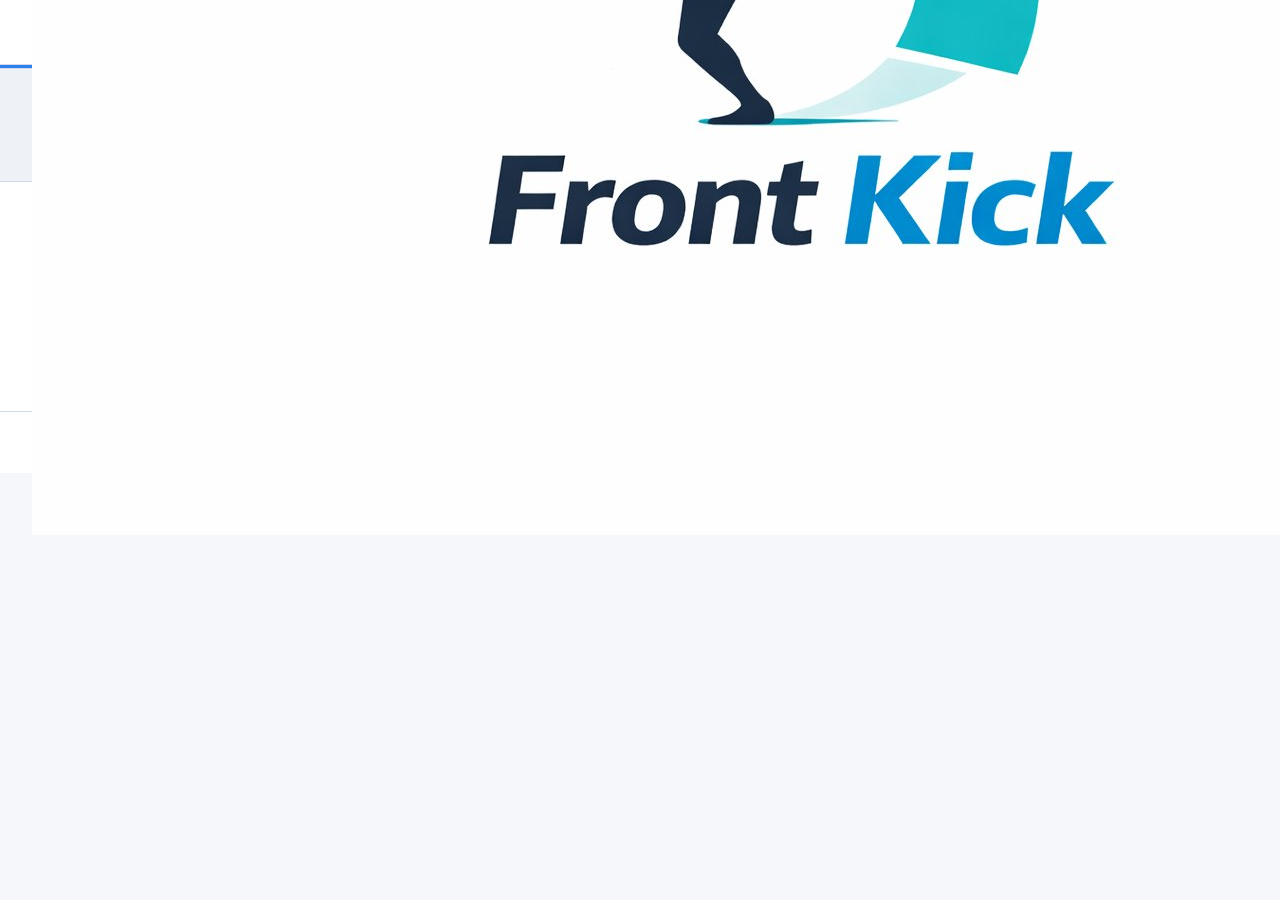
==== index.html @ 9e646c7e "Rename index (4).html to index.html" ====
<!DOCTYPE html>
<html lang="en">
<head>
  <meta charset="UTF-8"/>
  <meta name="viewport" content="width=device-width,initial-scale=1.0"/>
  <title>Front Kick — The Combat Sports Media</title>
  <meta name="description" content="Guides, news, analysis and gear for all combat sports: MMA, UFC, Boxing, Kickboxing, Muay Thai and more."/>
  <link rel="preconnect" href="https://fonts.googleapis.com">
  <link rel="preconnect" href="https://fonts.gstatic.com" crossorigin>
  <link href="https://fonts.googleapis.com/css2?family=Bebas+Neue&family=DM+Sans:ital,wght@0,300;0,400;0,500;0,700;1,400&family=DM+Serif+Display:ital@0;1&family=Barlow+Condensed:wght@600;700&display=swap" rel="stylesheet">
  <style>
    :root{
      --black:#F5F7FA;--charcoal:#FFFFFF;--iron:#EEF2F7;--steel:#E3EAF4;
      --border:#D0DAE8;--muted:#6B7280;--silver:#374151;--light:#1F2937;
      --white:#111827;--red:#2F80ED;--red-dim:rgba(47,128,237,.12);
      --gold:#22D3EE;--gold-dim:rgba(34,211,238,.12);
      --gold-text:#0E9DB8;
      --red-text:#1A5FAD;
      --shadow:0 2px 12px rgba(47,128,237,.08);
      --shadow-hover:0 6px 24px rgba(47,128,237,.15);
    }
    *,*::before,*::after{box-sizing:border-box;margin:0;padding:0}
    html{scroll-behavior:smooth}
    body{background:var(--black);color:var(--light);font-family:'DM Sans',sans-serif;
      font-weight:300;font-size:16px;line-height:1.75;-webkit-font-smoothing:antialiased}
    a{text-decoration:none;color:inherit}

    /* ── HEADER ── */
    header{background:var(--charcoal);border-bottom:1px solid var(--border);
      position:sticky;top:0;z-index:200}
    .header-top{max-width:1300px;margin:0 auto;padding:0 2rem;
      display:flex;align-items:center;justify-content:space-between;height:64px}
    .logo{font-family:'Bebas Neue',sans-serif;font-size:2rem;letter-spacing:.04em;
      color:var(--white)}
    .logo span{color:var(--red-text)}
    .btn-nl{background:var(--red);color:var(--white);padding:.4rem 1.1rem;
      font-size:.78rem;font-weight:600;letter-spacing:.06em;text-transform:uppercase;
      border-radius:3px;transition:opacity .2s}
    .btn-nl:hover{opacity:.85}
    .nav-bar{border-top:1px solid var(--border);overflow-x:auto}
    .nav-bar::-webkit-scrollbar{display:none}
    .nav-inner{max-width:1300px;margin:0 auto;padding:0 2rem;display:flex}
    .nav-link{display:flex;align-items:center;gap:.4rem;padding:.65rem 1.1rem;
      font-size:.78rem;font-weight:500;letter-spacing:.07em;text-transform:uppercase;
      color:var(--silver);border-bottom:2px solid transparent;white-space:nowrap;
      transition:color .2s,border-color .2s}
    .nav-link:hover{color:var(--white)}
    .nav-link.active{color:var(--white);border-bottom-color:var(--red-text)}

    /* ── AD SLOTS ── */
    .ad-bar{background:var(--iron);border-bottom:1px solid var(--border);
      display:flex;align-items:center;justify-content:center;padding:.6rem;position:relative}
    .ad-bar::before{content:'ADVERTISEMENT';position:absolute;top:4px;left:50%;
      transform:translateX(-50%);font-size:.58rem;color:var(--muted);letter-spacing:.12em}
    .ad-slot{border:1px dashed var(--border);border-radius:2px;
      display:flex;align-items:center;justify-content:center;
      color:var(--muted);font-size:.72rem;letter-spacing:.08em;text-transform:uppercase}
    .ad-leader{width:728px;height:80px;max-width:100%}
    .ad-rect{width:300px;height:250px}
    .ad-inline{width:100%;height:90px;margin:1.5rem 0}

    /* ── TYPE BADGES ── */
    .atype{font-size:.65rem;letter-spacing:.08em;text-transform:uppercase;
      padding:.15rem .5rem;border-radius:2px}
    .t-actu{background:var(--red-dim);border:1px solid rgba(184,50,50,.3);color:#d97a7a}
    .t-conseil{background:var(--gold-dim);border:1px solid rgba(196,154,58,.3);color:#c9a060}
    .t-analyse{background:rgba(100,150,220,.1);border:1px solid rgba(100,150,220,.25);color:#7aaddc}
    .t-event{background:rgba(240,98,146,.1);border:1px solid rgba(240,98,146,.25);color:#f48fb1}
    .t-equip{background:rgba(100,180,100,.1);border:1px solid rgba(100,180,100,.25);color:#81c784}
    .art-tag{font-size:.68rem;letter-spacing:.08em;text-transform:uppercase;
      padding:.2rem .6rem;border-radius:2px;background:var(--steel);
      border:1px solid var(--border);color:var(--silver)}
    .art-tag.red{background:var(--red-dim);border-color:var(--red-text);color:#d97a7a}
    .art-tag.gold{background:var(--gold-dim);border-color:var(--gold-text);color:#c9a060}

    /* ── HOME HERO ── */
    .hero{max-width:1300px;margin:0 auto;padding:2.5rem 2rem;
      display:grid;grid-template-columns:1fr 360px;gap:2rem}
    @media(max-width:900px){.hero{grid-template-columns:1fr}}
    .featured-card{background:var(--charcoal);border:1px solid var(--border);
      border-radius:8px;overflow:hidden;display:flex;flex-direction:column;
      transition:border-color .2s,box-shadow .2s;cursor:pointer;box-shadow:var(--shadow)}
    .featured-card:hover{border-color:#2F80ED;box-shadow:var(--shadow-hover)}
    .featured-img{height:280px;display:flex;align-items:center;justify-content:center;
      position:relative;background:linear-gradient(135deg,#0D3B8C 0%,#1a6ed4 50%,#17a8c4 100%)}
    .featured-img::before{content:'⛩';font-size:8rem;opacity:.12;position:absolute}
    .fi-badge{position:absolute;top:1rem;left:1rem;background:#2F80ED;color:#fff;
      font-size:.7rem;font-weight:700;letter-spacing:.1em;text-transform:uppercase;
      padding:.25rem .75rem;border-radius:2px}
    .fi-sport{position:absolute;top:1rem;right:1rem;background:rgba(0,0,0,.7);
      border:1px solid var(--border);color:var(--silver);
      font-size:.68rem;letter-spacing:.1em;text-transform:uppercase;
      padding:.2rem .6rem;border-radius:2px}
    .featured-body{padding:1.75rem;flex:1;display:flex;flex-direction:column}
    .feat-meta{display:flex;gap:1rem;margin-bottom:.75rem;font-size:.75rem;color:var(--muted)}
    .feat-meta .cat{color:var(--gold-text);font-weight:500;text-transform:uppercase}
    .feat-h1{font-family:'DM Serif Display',serif;font-size:1.7rem;line-height:1.2;
      font-weight:400;color:var(--white);margin-bottom:.75rem}
    .feat-h1 em{font-style:italic;color:var(--gold-text)}
    .feat-desc{color:var(--silver);font-size:.9rem;flex:1}
    .feat-footer{display:flex;align-items:center;justify-content:space-between;
      margin-top:1.5rem;padding-top:1rem;border-top:1px solid var(--border)}
    .read-more{font-size:.78rem;font-weight:600;letter-spacing:.08em;text-transform:uppercase;
      color:var(--red-text)}
    .hero-sidebar{display:flex;flex-direction:column;gap:1rem}
    .mini-card{background:var(--charcoal);border:1px solid var(--border);border-radius:4px;
      padding:1rem;display:flex;gap:1rem;align-items:flex-start;
      cursor:pointer;transition:border-color .2s}
    .mini-card:hover{border-color:var(--muted)}
    .mini-icon{width:48px;height:48px;border-radius:3px;background:var(--steel);
      display:flex;align-items:center;justify-content:center;font-size:1.4rem;flex-shrink:0}
    .mini-cat{font-size:.68rem;color:var(--gold-text);text-transform:uppercase;letter-spacing:.08em;margin-bottom:.2rem}
    .mini-title{font-size:.85rem;color:var(--light);line-height:1.35;font-weight:500}
    .mini-date{font-size:.7rem;color:var(--muted);margin-top:.25rem}

    /* ── HOME SECTION BARS ── */
    .sec-bar{max-width:1300px;margin:0 auto;padding:0 2rem 1rem;
      display:flex;align-items:center;gap:1rem}
    .sec-bar h2{font-family:'Bebas Neue',sans-serif;font-size:1.5rem;
      letter-spacing:.06em;color:var(--white);padding-left:.75rem;
      border-left:3px solid #2F80ED}
    .sec-line{flex:1;height:1px;background:var(--border)}
    .see-all{font-size:.72rem;letter-spacing:.1em;text-transform:uppercase;
      color:var(--gold-text);font-weight:500}

    /* ── SPORTS HUB ── */
    .sports-hub{max-width:1300px;margin:0 auto;padding:0 2rem 2.5rem;
      display:grid;grid-template-columns:repeat(auto-fill,minmax(260px,1fr));
      gap:1px;background:var(--border);border:1px solid var(--border);
      border-radius:4px;overflow:hidden}
    .sport-hub-card{background:var(--charcoal);padding:1.5rem;
      display:flex;flex-direction:column;gap:1rem;transition:background .2s}
    .sport-hub-card:hover{background:var(--iron)}
    .sport-hub-top{display:flex;align-items:center;gap:.75rem}
    .sport-emoji{font-size:1.8rem}
    .sport-name{font-family:'Bebas Neue',sans-serif;font-size:1.4rem;letter-spacing:.05em;color:var(--white)}
    .sport-origin{font-size:.7rem;color:var(--muted);letter-spacing:.06em;text-transform:uppercase}
    .sport-links{display:flex;flex-direction:column;gap:.4rem}
    .sport-link{display:flex;align-items:center;gap:.6rem;padding:.45rem .75rem;
      background:var(--steel);border:1px solid var(--border);border-radius:3px;
      font-size:.78rem;color:var(--silver);transition:color .15s,border-color .15s}
    .sport-link:hover{color:var(--white);border-color:var(--muted)}
    .sl-icon{font-size:.9rem;opacity:.7}
    .sl-count{margin-left:auto;font-size:.68rem;color:var(--muted);
      background:var(--black);border-radius:2px;padding:.1rem .4rem}

    /* ── HOME ARTICLE GRID + SIDEBAR ── */
    .main-layout{max-width:1300px;margin:0 auto;padding:0 2rem 3rem;
      display:grid;grid-template-columns:1fr 300px;gap:2.5rem}
    @media(max-width:900px){.main-layout{grid-template-columns:1fr}.sidebar-col{display:none}}
    .art-grid{display:grid;grid-template-columns:1fr 1fr;gap:1rem}
    @media(max-width:600px){.art-grid{grid-template-columns:1fr}}
    .art-card{background:var(--charcoal);border:1px solid var(--border);border-radius:8px;
      overflow:hidden;display:flex;flex-direction:column;cursor:pointer;transition:border-color .2s,box-shadow .2s;box-shadow:var(--shadow)}
    .art-card:hover{border-color:#2F80ED;box-shadow:var(--shadow-hover)}
    .art-thumb{height:140px;display:flex;align-items:center;justify-content:center;
      font-size:3rem;position:relative}
    .art-thumb-tag{position:absolute;bottom:.5rem;left:.5rem;background:rgba(0,0,0,.8);
      border:1px solid var(--border);font-size:.65rem;letter-spacing:.08em;
      text-transform:uppercase;color:var(--silver);padding:.15rem .5rem;border-radius:2px}
    .art-body{padding:1rem;flex:1;display:flex;flex-direction:column}
    .art-cat{font-size:.68rem;color:var(--gold-text);text-transform:uppercase;letter-spacing:.08em;margin-bottom:.35rem}
    .art-title-sm{font-size:.9rem;font-weight:500;color:var(--light);line-height:1.4;flex:1}
    .art-foot{display:flex;justify-content:space-between;align-items:center;
      margin-top:.75rem;padding-top:.6rem;border-top:1px solid var(--border);font-size:.7rem;color:var(--muted)}

    /* ── SIDEBAR ── */
    .sidebar-col{display:flex;flex-direction:column;gap:1.5rem}
    .widget{background:var(--charcoal);border:1px solid var(--border);border-radius:4px;overflow:hidden}
    .widget-head{background:linear-gradient(90deg,#EEF6FF,#E5F5FE);border-bottom:1px solid var(--border);
      padding:.65rem 1rem;font-family:'Bebas Neue',sans-serif;font-size:1rem;
      letter-spacing:.1em;color:var(--white);display:flex;align-items:center;justify-content:space-between}
    .widget-body{padding:1rem}
    .ev-item{display:flex;gap:.75rem;align-items:flex-start;padding:.6rem 0;border-bottom:1px solid var(--border)}
    .ev-item:last-child{border-bottom:none}
    .ev-date{background:var(--red);color:var(--white);text-align:center;
      padding:.3rem .5rem;border-radius:2px;min-width:40px;flex-shrink:0}
    .ev-day{font-family:'Bebas Neue',sans-serif;font-size:1.2rem;line-height:1}
    .ev-month{font-size:.6rem;letter-spacing:.06em;text-transform:uppercase}
    .ev-name{font-size:.82rem;font-weight:500;color:var(--light)}
    .ev-detail{font-size:.72rem;color:var(--muted);margin-top:.1rem}
    .aff-item{display:flex;justify-content:space-between;align-items:center;
      padding:.55rem 0;border-bottom:1px solid var(--border)}
    .aff-item:last-child{border-bottom:none}
    .aff-left{display:flex;align-items:center;gap:.6rem}
    .aff-icon{font-size:1.2rem}
    .aff-name{font-size:.82rem;color:var(--light)}
    .aff-sub{font-size:.68rem;color:var(--muted)}
    .btn-aff{background:var(--gold);color:#FFFFFF;font-size:.68rem;font-weight:700;
      letter-spacing:.06em;text-transform:uppercase;padding:.25rem .65rem;border-radius:2px}
    .nl-widget{background:linear-gradient(135deg,#EEF6FF,#E5F5FF);
      border:1px solid #2F80ED;border-radius:8px;padding:1.25rem;text-align:center}
    .nl-title{font-family:'Bebas Neue',sans-serif;font-size:1.3rem;letter-spacing:.06em;color:var(--white);margin-bottom:.4rem}
    .nl-desc{font-size:.8rem;color:var(--silver);margin-bottom:1rem;line-height:1.5}
    .nl-input{width:100%;background:var(--black);border:1px solid var(--border);
      border-radius:3px;padding:.55rem .75rem;color:var(--light);font-size:.82rem;outline:none;margin-bottom:.5rem}
    .nl-input:focus{border-color:var(--muted)}
    .nl-btn{width:100%;background:var(--red);color:var(--white);border:none;cursor:pointer;
      padding:.6rem;border-radius:3px;font-size:.78rem;font-weight:600;letter-spacing:.08em;text-transform:uppercase}

    /* ── LIST PAGE (discipline) ── */
    .list-page{max-width:1000px;margin:0 auto;padding:3rem 2rem}
    .list-hero{margin-bottom:2rem}
    .list-hero h1{font-family:'Bebas Neue',sans-serif;font-size:2rem;letter-spacing:.06em;color:var(--white);margin-bottom:.4rem}
    .list-hero p{color:var(--silver);font-size:.9rem}
    .filter-bar{display:flex;gap:.5rem;flex-wrap:wrap;margin-bottom:2rem}
    .filter-btn{background:var(--steel);border:1px solid var(--border);color:var(--silver);
      font-size:.72rem;letter-spacing:.08em;text-transform:uppercase;
      padding:.3rem .9rem;border-radius:2px;cursor:pointer;transition:all .2s;border:none}
    .filter-btn:hover,.filter-btn.active{background:#2F80ED;color:#fff}
    .list-grid{display:flex;flex-direction:column;gap:.75rem}
    .list-item{background:var(--charcoal);border:1px solid var(--border);border-radius:4px;
      padding:1.25rem;display:flex;align-items:center;gap:1.25rem;
      cursor:pointer;transition:border-color .2s,background .2s;text-decoration:none;color:inherit}
    .list-item:hover{border-color:var(--muted);background:var(--iron)}
    .list-num{font-family:'Bebas Neue',sans-serif;font-size:1.8rem;color:var(--border);
      min-width:36px;line-height:1}
    .list-info{flex:1}
    .list-cat{font-size:.68rem;color:var(--gold-text);text-transform:uppercase;letter-spacing:.08em;margin-bottom:.25rem}
    .list-title{font-size:.95rem;font-weight:500;color:var(--light);line-height:1.35}
    .list-meta{font-size:.72rem;color:var(--muted);margin-top:.3rem}
    .list-badge{flex-shrink:0}

    /* ── ARTICLE PAGE ── */
    .article-wrap{max-width:1200px;margin:0 auto;padding:2.5rem 2rem;
      display:grid;grid-template-columns:1fr 280px;gap:3rem;align-items:start}
    @media(max-width:900px){.article-wrap{grid-template-columns:1fr}.art-sidebar{display:none}}
    .back-btn{display:inline-flex;align-items:center;gap:.5rem;color:var(--gold-text);
      font-size:.75rem;letter-spacing:.08em;text-transform:uppercase;margin-bottom:2rem;
      border:1px solid var(--border);padding:.4rem .9rem;border-radius:3px;
      background:var(--charcoal);transition:border-color .2s}
    .back-btn:hover{border-color:var(--gold-text)}
    .art-tags{display:flex;gap:.5rem;flex-wrap:wrap;margin-bottom:1rem}
    .art-h1{font-family:'DM Serif Display',serif;font-size:clamp(1.8rem,4vw,2.6rem);
      font-weight:400;line-height:1.15;color:var(--white);margin-bottom:1rem}
    .art-h1 em{font-style:italic;color:var(--gold-text)}
    .art-lead{font-size:1.05rem;color:var(--silver);line-height:1.7;
      margin-bottom:1.25rem;padding-bottom:1.25rem;border-bottom:1px solid var(--border)}
    .art-meta-row{display:flex;gap:1.5rem;font-size:.75rem;color:var(--muted);flex-wrap:wrap}
    .art-meta-row strong{color:var(--silver)}
    .art-content h2{font-family:'Bebas Neue',sans-serif;font-size:1.4rem;
      letter-spacing:.05em;color:var(--white);margin:2.25rem 0 .75rem;
      padding-bottom:.4rem;border-bottom:1px solid var(--border)}
    .art-content h3{font-family:'DM Serif Display',serif;font-size:1.1rem;
      color:var(--light);margin:1.5rem 0 .4rem;font-style:italic;font-weight:400}
    .art-content p{color:var(--silver);margin-bottom:1rem}
    .art-content strong{color:var(--light);font-weight:500}
    .art-content ul{color:var(--silver);padding-left:1.25rem;margin-bottom:1rem}
    .art-content ul li{margin-bottom:.4rem}
    .art-content blockquote{background:var(--iron);border-left:3px solid var(--gold);
      padding:1rem 1.25rem;margin:1.5rem 0;border-radius:0 4px 4px 0;
      font-family:'DM Serif Display',serif;font-style:italic;color:var(--light);font-size:1rem}
    .art-content .ad-slot{margin:1.5rem 0;height:90px;width:100%}
    .callout{background:var(--iron);border-left:3px solid var(--gold);
      padding:1rem 1.25rem;margin:1.5rem 0;border-radius:0 4px 4px 0}
    .callout p{color:var(--light);font-style:italic;font-family:'DM Serif Display',serif;font-size:1rem;margin:0}
    .info-box{background:var(--charcoal);border:1px solid var(--border);border-radius:4px;padding:1.25rem;margin:1.5rem 0}
    .info-box-title{font-family:'Bebas Neue',sans-serif;font-size:1rem;letter-spacing:.08em;color:var(--white);margin-bottom:.75rem}
    .info-row{display:flex;justify-content:space-between;padding:.4rem 0;border-bottom:1px solid var(--border);font-size:.85rem}
    .info-row:last-child{border-bottom:none}
    .info-label{color:var(--muted)}
    .info-value{color:var(--light);font-weight:500;text-align:right;max-width:60%}
    .verdict-box{background:var(--charcoal);border:1px solid var(--border);
      border-top:3px solid var(--red);padding:1.5rem;border-radius:0 0 4px 4px;margin:2rem 0}
    .verdict-title{font-family:'Bebas Neue',sans-serif;font-size:1.2rem;
      letter-spacing:.06em;color:var(--white);margin-bottom:.75rem}
    .art-nav{display:flex;gap:1rem;margin-top:3rem;padding-top:2rem;border-top:1px solid var(--border)}
    .art-nav-btn{flex:1;background:var(--charcoal);border:1px solid var(--border);
      padding:1rem;border-radius:4px;cursor:pointer;transition:border-color .2s;font-size:.8rem;color:var(--silver)}
    .art-nav-btn:hover{border-color:var(--muted);color:var(--white)}
    .nav-dir{font-size:.68rem;letter-spacing:.1em;text-transform:uppercase;color:var(--muted);margin-bottom:.3rem}
    .art-nav-btn.right{text-align:right}
    .art-sidebar{display:flex;flex-direction:column;gap:1.5rem;position:sticky;top:80px}

    /* ── GUIDES PAGE ── */
    .guides-page{max-width:1200px;margin:0 auto;padding:3rem 2rem}
    .guides-hero{margin-bottom:2.5rem}
    .guides-hero h1{font-family:'Bebas Neue',sans-serif;font-size:2rem;letter-spacing:.06em;color:var(--white);margin-bottom:.5rem}
    .guides-hero p{color:var(--silver);font-size:.9rem;max-width:620px}
    .guides-grid{display:grid;grid-template-columns:repeat(auto-fill,minmax(280px,1fr));gap:1.25rem}
    .guide-card{background:var(--charcoal);border:1px solid var(--border);border-radius:4px;
      overflow:hidden;cursor:pointer;transition:border-color .2s,transform .15s}
    .guide-card:hover{border-color:var(--muted);transform:translateY(-2px)}
    .guide-banner{height:120px;display:flex;align-items:center;justify-content:center;
      font-size:4rem;position:relative}
    .guide-sport-tag{position:absolute;bottom:.75rem;left:.75rem;background:rgba(0,0,0,.75);
      border:1px solid var(--border);font-size:.65rem;letter-spacing:.1em;text-transform:uppercase;
      color:var(--silver);padding:.2rem .6rem;border-radius:2px}
    .diff-debutant{background:var(--gold-dim);border:1px solid var(--gold);color:var(--gold-text);
      font-size:.6rem;letter-spacing:.1em;text-transform:uppercase;padding:.15rem .5rem;border-radius:2px}
    .diff-avance{background:var(--red-dim);border:1px solid var(--red);color:#d97a7a;
      font-size:.6rem;letter-spacing:.1em;text-transform:uppercase;padding:.15rem .5rem;border-radius:2px}
    .guide-body{padding:1.25rem}
    .guide-sport{font-family:'Bebas Neue',sans-serif;font-size:1.4rem;letter-spacing:.05em;color:var(--white);margin-bottom:.4rem}
    .guide-desc{font-size:.82rem;color:var(--silver);line-height:1.5;margin-bottom:.75rem}
    .guide-meta{display:flex;align-items:center;justify-content:space-between;font-size:.72rem;color:var(--muted)}
    .guide-arrow{color:var(--gold-text);font-weight:600}

    /* ── GUIDE DETAIL ── */
    .guide-wrap{max-width:1000px;margin:0 auto;padding:2.5rem 2rem}
    .guide-intro-banner{height:160px;border-radius:4px;display:flex;align-items:center;
      justify-content:center;font-size:6rem;position:relative;margin-bottom:2rem;overflow:hidden}
    .guide-intro-banner::before{content:'';position:absolute;inset:0;background:rgba(0,0,0,.3)}
    .guide-difficulty{position:absolute;top:1rem;right:1rem}
    .toc-box{background:var(--charcoal);border:1px solid var(--border);border-radius:4px;
      padding:1.25rem;margin-bottom:2rem}
    .toc-title{font-family:'Bebas Neue',sans-serif;font-size:1rem;letter-spacing:.08em;
      color:var(--white);margin-bottom:.75rem}
    .toc-items{display:flex;flex-direction:column;gap:.35rem}
    .toc-item{font-size:.82rem;color:var(--silver);cursor:pointer;padding:.2rem 0;
      border-bottom:1px solid var(--border);transition:color .15s}
    .toc-item:last-child{border-bottom:none}
    .toc-item:hover{color:var(--gold-text)}
    .guide-timeline{display:flex;gap:1rem;margin:1.5rem 0;flex-wrap:wrap}
    .timeline-block{flex:1;min-width:160px;background:var(--charcoal);border:1px solid var(--border);
      border-radius:4px;padding:1rem}
    .tl-period{font-size:.72rem;color:var(--muted);text-transform:uppercase;letter-spacing:.06em;margin-bottom:.3rem}
    .tl-level{font-family:'Bebas Neue',sans-serif;font-size:1.1rem;color:var(--white);margin-bottom:.25rem}
    .tl-desc{font-size:.8rem;color:var(--silver);line-height:1.4}
    .guide-steps{display:flex;flex-direction:column;gap:1rem;margin:1.5rem 0}
    .guide-step{display:flex;gap:1rem;align-items:flex-start}
    .step-num{font-family:'Bebas Neue',sans-serif;font-size:2rem;color:var(--red-text);
      line-height:1;min-width:40px;text-align:right}
    .step-body h3{font-family:'DM Serif Display',serif;font-size:1rem;color:var(--light);
      font-style:italic;font-weight:400;margin-bottom:.35rem}
    .step-body p{font-size:.85rem;color:var(--silver)}
    .equip-list{display:flex;flex-direction:column;gap:.5rem;margin:1rem 0}
    .equip-item{display:flex;align-items:center;gap:1rem;background:var(--charcoal);
      border:1px solid var(--border);border-radius:4px;padding:.75rem 1rem}
    .equip-icon{font-size:1.5rem;flex-shrink:0}
    .equip-name{font-size:.85rem;font-weight:500;color:var(--light)}
    .equip-price{font-size:.72rem;color:var(--muted);margin-top:.1rem}
    .equip-badge{margin-left:auto;font-size:.65rem;letter-spacing:.06em;text-transform:uppercase;
      padding:.2rem .5rem;border-radius:2px;flex-shrink:0}
    .badge-must{background:var(--red-dim);border:1px solid var(--red);color:#d97a7a}
    .badge-useful{background:var(--gold-dim);border:1px solid var(--gold);color:var(--gold-text)}
    .badge-later{background:var(--steel);border:1px solid var(--border);color:var(--muted)}

    /* ── RECOMMANDATIONS ── */
    .reco-page{max-width:1200px;margin:0 auto;padding:3rem 2rem}
    .reco-page h1{font-family:'Bebas Neue',sans-serif;font-size:2rem;letter-spacing:.06em;color:var(--white);margin-bottom:.5rem}
    .reco-filters{margin:1.5rem 0;display:flex;flex-direction:column;gap:.75rem}
    .filter-row{display:flex;gap:.5rem;flex-wrap:wrap;align-items:center}
    .filter-label{font-size:.7rem;letter-spacing:.1em;text-transform:uppercase;color:var(--muted);min-width:60px}
    .reco-grid{display:grid;grid-template-columns:repeat(auto-fill,minmax(280px,1fr));gap:1rem;margin-top:2rem}
    .reco-card{background:var(--charcoal);border:1px solid var(--border);border-radius:4px;
      padding:1.25rem;cursor:pointer;transition:border-color .2s,background .2s;
      display:flex;flex-direction:column;gap:.6rem}
    .reco-card:hover{border-color:var(--muted);background:var(--iron)}
    .reco-top{display:flex;align-items:center;gap:.75rem}
    .reco-sport-icon{font-size:1.5rem}
    .reco-badges{display:flex;gap:.4rem;flex-wrap:wrap}
    .reco-sport-tag{font-size:.65rem;letter-spacing:.08em;text-transform:uppercase;
      padding:.15rem .5rem;border-radius:2px;background:var(--steel);border:1px solid var(--border);color:var(--silver)}
    .level-badge{font-size:.65rem;letter-spacing:.06em;text-transform:uppercase;
      padding:.15rem .5rem;border-radius:2px}
    .lb-debutant{background:rgba(100,180,100,.1);border:1px solid rgba(100,180,100,.3);color:#81c784}
    .lb-intermediaire{background:var(--gold-dim);border:1px solid rgba(196,154,58,.3);color:var(--gold-text)}
    .lb-avance{background:var(--red-dim);border:1px solid rgba(184,50,50,.3);color:#d97a7a}
    .reco-title{font-size:.9rem;font-weight:500;color:var(--light);line-height:1.35}
    .reco-desc{font-size:.8rem;color:var(--silver);line-height:1.45}
    .reco-footer{display:flex;align-items:center;justify-content:space-between;margin-top:.25rem}
    .reco-cta{font-size:.72rem;color:var(--gold-text);font-weight:500}

    /* ── NICHE PAGE ── */
    .niche-section{max-width:1300px;margin:0 auto;padding:3rem 2rem}
    .niche-grid{display:grid;grid-template-columns:repeat(auto-fill,minmax(200px,1fr));gap:1rem;margin-top:1.5rem}
    .niche-card{background:var(--iron);border:1px solid var(--border);border-radius:4px;
      padding:1.25rem;display:flex;flex-direction:column;gap:.6rem;cursor:pointer;transition:border-color .2s}
    .niche-card:hover{border-color:var(--gold-text)}
    .niche-flag{font-size:1.5rem}
    .niche-name{font-family:'Bebas Neue',sans-serif;font-size:1.2rem;letter-spacing:.05em;color:var(--white);transition:color .2s}
    .niche-card:hover .niche-name{color:var(--gold-text)}
    .niche-origin{font-size:.7rem;color:var(--muted);text-transform:uppercase;letter-spacing:.06em}
    .niche-desc{font-size:.78rem;color:var(--silver);line-height:1.45}
    .niche-stats{display:flex;gap:.5rem;flex-wrap:wrap;margin-top:.25rem}
    .niche-stat{font-size:.65rem;letter-spacing:.07em;text-transform:uppercase;
      padding:.15rem .5rem;border-radius:2px;background:var(--steel);color:var(--muted);border:1px solid var(--border)}

    /* ── FOOTER ── */
    .footer-ad{background:var(--iron);border-top:1px solid var(--border);
      display:flex;align-items:center;justify-content:center;padding:1.2rem 1rem .8rem;position:relative}
    .footer-ad::before{content:'ADVERTISEMENT';position:absolute;top:4px;left:50%;
      transform:translateX(-50%);font-size:.58rem;color:var(--muted);letter-spacing:.12em}
    footer{background:var(--charcoal);border-top:1px solid var(--border)}
    .footer-inner{max-width:1300px;margin:0 auto;padding:2.5rem 2rem;
      display:grid;grid-template-columns:2fr 1fr 1fr 1fr;gap:2rem}
    @media(max-width:700px){.footer-inner{grid-template-columns:1fr 1fr}}
    .footer-brand p{font-size:.82rem;color:var(--silver);line-height:1.6;margin-top:.75rem}
    .footer-col h4{font-family:'Bebas Neue',sans-serif;font-size:1rem;letter-spacing:.08em;color:var(--white);margin-bottom:.75rem}
    .footer-col ul{list-style:none;display:flex;flex-direction:column;gap:.4rem}
    .footer-col li a{font-size:.8rem;color:var(--muted);display:block;transition:color .2s}
    .footer-col li a:hover{color:var(--silver)}
    .footer-bottom{border-top:1px solid var(--border);padding:1.25rem 2rem;max-width:1300px;margin:0 auto;
      display:flex;justify-content:space-between;font-size:.75rem;color:var(--muted)}

    /* ── 404 ── */
    .not-found{max-width:600px;margin:6rem auto;padding:2rem;text-align:center}
    .not-found h1{font-family:'Bebas Neue',sans-serif;font-size:6rem;color:var(--border);letter-spacing:.1em}
    .not-found p{color:var(--silver);margin-bottom:1.5rem}

    /* ── HERO ACCENT BAND ── */
    .hero-accent-band{
      background:linear-gradient(90deg,#2F80ED 0%,#22D3EE 100%);
      height:3px;width:100%;
    }
    /* ── IMPROVED SPORT HUB CARDS ── */
    .sport-hub-card{background:var(--charcoal);padding:1.5rem;
      display:flex;flex-direction:column;gap:1rem;transition:background .2s,transform .2s;border-radius:0}
    .sport-hub-card:hover{background:var(--iron);transform:translateY(-2px)}
    /* ── WIDGET ROUNDED ── */
    .widget{background:var(--charcoal);border:1px solid var(--border);border-radius:8px;overflow:hidden;box-shadow:var(--shadow)}
    /* ── HERO FEATURED IMG ICON ── */
    .featured-img::before{content:'⚡';font-size:8rem;opacity:.18;position:absolute;color:#fff}
    /* ── READ MORE LINK ── */
    .read-more{font-size:.78rem;font-weight:700;letter-spacing:.08em;text-transform:uppercase;
      color:#2F80ED}
    /* ── MINI CARD ICON ── */
    .mini-icon{width:48px;height:48px;border-radius:6px;background:linear-gradient(135deg,#EEF6FF,#E0F0FF);
      border:1px solid var(--border);display:flex;align-items:center;justify-content:center;font-size:1.4rem;flex-shrink:0}
  </style>
</head>
<body>

<!-- ═══════════════════════════════════════
     HEADER — NAVIGATION
═══════════════════════════════════════ -->
<header>
  <div class="header-top">
    <a href="#/" class="logo">
      <img src="[data-uri]" alt="Front Kick logo">
    </a>
    <nav class="nav-bar">
      <div class="nav-inner">
        <a href="#/"                class="nav-link" data-page="home">Home</a>
        <a href="#/mma"             class="nav-link" data-page="mma">MMA</a>
        <a href="#/boxe"            class="nav-link" data-page="boxe">Boxing</a>
        <a href="#/muay-thai"       class="nav-link" data-page="muay-thai">Kickboxing</a>
        <a href="#/disciplines"     class="nav-link" data-page="disciplines">Grappling</a>
        <a href="#/guides"          class="nav-link" data-page="guides">Guides</a>
        <a href="#/recommandations" class="nav-link" data-page="recommandations">News</a>
      </div>
    </nav>
    <a href="#/guides" class="btn-nl">Start Training</a>
  </div>
</header>

<div class="hero-accent-band"></div>
<!-- ═══════════════════════════════════════
     APP CONTAINER — tout le contenu s'injecte ici
═══════════════════════════════════════ -->
<div id="app"></div>

<!-- ═══════════════════════════════════════
     FOOTER
═══════════════════════════════════════ -->
<div class="footer-ad">
  <div class="ad-slot ad-leader">AdSense 728×90</div>
</div>
<footer>
  <div class="footer-inner">
    <div class="footer-brand">
      <div style="font-family:'Bebas Neue',sans-serif;font-size:1.8rem;letter-spacing:.04em;color:var(--white)">Front<span style="color:#2F80ED"> Kicke</span></div>
      <p>The combat sports media platform.<br>Analysis, guides, gear — everything for fighters and fans.</p>
    </div>
    <div class="footer-col">
      <h4>Disciplines</h4>
      <ul>
        <li><a href="#/mma">MMA / UFC</a></li>
        <li><a href="#/boxe">Boxe anglaise</a></li>
        <li><a href="#/muay-thai">Muay-Thaï</a></li>
        <li><a href="#/disciplines">Toutes les disciplines</a></li>
      </ul>
    </div>
    <div class="footer-col">
      <h4>Ressources</h4>
      <ul>
        <li><a href="#/guides">Guides débutants</a></li>
        <li><a href="#/equipement">Équipement</a></li>
        <li><a href="#/recommandations">Recommandations</a></li>
      </ul>
    </div>
    <div class="footer-col">
      <h4>À propos</h4>
      <ul>
        <li><a href="#/">Accueil</a></li>
      </ul>
    </div>
  </div>
  <div class="footer-bottom">
    <span>© 2026 Front Kick · All rights reserved</span>
    <span>* Affiliate links — we may earn a commission at no extra cost to you.</span>
  </div>
</footer>

<!-- ═══════════════════════════════════════
     CHARGEMENT DES DONNÉES
     Ordre important : les 3 fichiers de données
     en premier, puis articles.js qui les fusionne
═══════════════════════════════════════ -->
<script src="articles-mma.js"></script>
<script src="articles-boxe.js"></script>
<script src="articles-muay-equip.js"></script>
<script src="articles.js"></script>

<script>
/* ══════════════════════════════════════════════════════════
   BUSHIDOGUIDE — MOTEUR DE ROUTAGE
   
   AJOUTER UN ARTICLE :
   → Ouvrir articles.js
   → Ajouter un objet dans le tableau ARTICLES_DB
   → Il apparaît automatiquement dans la liste de sa discipline
   
   FORMAT D'UN ARTICLE :
   {
     slug: "mon-titre-unique",          // URL : #/article/mon-titre-unique
     discipline: "MMA",                 // MMA | Boxe | Muay-Thaï | Équipement
     category: "analyse-combat",        // pour les filtres
     featured: true,                    // apparaît dans le hero de l'accueil
     title: "Mon titre avec <em>italique</em>",
     excerpt: "Résumé court 1-2 phrases",
     date: "Mars 2026",
     readTime: "7 min",
     emoji: "🥊",                       // emoji pour la carte
     tags: [{label:"MMA",cls:"red"}, {label:"UFC",cls:"gold"}],
     content: `<h2>...</h2><p>...</p>`  // HTML complet de l'article
   }
══════════════════════════════════════════════════════════ */

/* ── GUIDES DATA ── */
const GUIDES = {
  mma:{
    sport:'MMA — Mixed Martial Arts',emoji:'🥊',diffClass:'diff-debutant',diffLabel:'Tous niveaux',
    banner:'linear-gradient(135deg,#1a0a0a,#2d1010)',
    toc:['Introduction au MMA','Histoire & origines','Ce que vous apprendrez','Parcours du débutant','Équipement nécessaire','Choisir sa salle','Planning recommandé'],
    html:`<div class="art-tags" style="margin-bottom:1rem"><span class="art-tag red">MMA</span><span class="art-tag gold">Guide débutant</span></div>
<h1 class="art-h1">Débuter le MMA : <em>le guide complet</em> de zéro</h1>
<p class="art-lead">Le MMA est le sport de combat le plus complet au monde. Ce guide vous donne les clés pour commencer intelligemment.</p>
<div class="art-content">
<h2 id="g-s1">Introduction au MMA</h2>
<p>Le MMA (Mixed Martial Arts) autorise les frappes debout, le clinch, les projections et les soumissions. C'est une discipline réglementée, accessible à tous les âges.</p>
<div class="callout"><p>"Le MMA ne vous rend pas violent. Il vous rend discipliné, patient et conscient de vos propres limites." — Dana White</p></div>
<h2 id="g-s2">Histoire & origines</h2>
<p>Les racines du MMA moderne remontent aux années 1920 au Brésil. L'UFC a été fondé en 1993. Depuis lors, le sport s'est codifié en une discipline internationale suivie par des centaines de millions de personnes.</p>
<h2 id="g-s3">Ce que vous apprendrez</h2>
<ul>
<li><strong>Boxe anglaise :</strong> jab, croisé, crochet, uppercut</li>
<li><strong>Muay-Thaï :</strong> coups de pied, genoux, coudes, clinch</li>
<li><strong>Wrestling / Judo :</strong> amenées au sol, contrôle, projections</li>
<li><strong>Jiu-Jitsu Brésilien :</strong> soumissions, étranglements, positionnement au sol</li>
</ul>
<div class="guide-timeline">
<div class="timeline-block"><div class="tl-period">0 – 6 mois</div><div class="tl-level">Débutant</div><div class="tl-desc">Garde, déplacements, coups de base. Aucun sparring intensif.</div></div>
<div class="timeline-block"><div class="tl-period">6 – 18 mois</div><div class="tl-level">Intermédiaire</div><div class="tl-desc">Enchaînements, transitions debout/sol. Sparring léger.</div></div>
<div class="timeline-block"><div class="tl-period">18 mois +</div><div class="tl-level">Confirmé</div><div class="tl-desc">Sparring complet, stratégie, préparation compétition.</div></div>
</div>
<h2 id="g-s4">Parcours du débutant</h2>
<div class="guide-steps">
<div class="guide-step"><div class="step-num">01</div><div class="step-body"><h3>Choisissez votre approche</h3><p>Option A : cours MMA débutant directement. Option B : 12 mois de boxe ou muay-thaï en premier.</p></div></div>
<div class="guide-step"><div class="step-num">02</div><div class="step-body"><h3>Visitez 2–3 salles avant de vous engager</h3><p>Prenez un cours d'essai dans plusieurs endroits. L'ambiance est aussi importante que le niveau technique.</p></div></div>
<div class="guide-step"><div class="step-num">03</div><div class="step-body"><h3>Soyez patient les 3 premiers mois</h3><p>Vous perdrez tous vos sparrings. C'est normal — l'objectif est d'apprendre à placer sa garde et à respirer correctement.</p></div></div>
</div>
<h2 id="g-s5">Équipement nécessaire</h2>
<div class="equip-list">
<div class="equip-item"><span class="equip-icon">🥊</span><div><div class="equip-name">Gants de sparring (14–16 oz)</div><div class="equip-price">Venum, Hayabusa, RDX — 60 à 100 €</div></div><span class="equip-badge badge-must">Indispensable</span></div>
<div class="equip-item"><span class="equip-icon">🦷</span><div><div class="equip-name">Protège-dents thermomoulable</div><div class="equip-price">Shock Doctor, Venum — 15 à 30 €</div></div><span class="equip-badge badge-must">Indispensable</span></div>
<div class="equip-item"><span class="equip-icon">🩱</span><div><div class="equip-name">Short MMA ou grappling</div><div class="equip-price">Hayabusa, Venum — 30 à 70 €</div></div><span class="equip-badge badge-must">Indispensable</span></div>
<div class="equip-item"><span class="equip-icon">🦵</span><div><div class="equip-name">Protège-tibias</div><div class="equip-price">Fairtex, Twins — 30 à 70 €</div></div><span class="equip-badge badge-useful">Utile dès le départ</span></div>
</div>
<h2 id="g-s6">Choisir sa salle</h2>
<ul>
<li>Entraîneurs avec passé compétitif réel ou certifications reconnues</li>
<li>Cours séparés par niveaux (débutants / confirmés)</li>
<li>Culture du sparring léger — pas de "guerre" à chaque séance</li>
</ul>
<h2 id="g-s7">Planning recommandé (débutant)</h2>
<ul>
<li><strong>3× en salle :</strong> 1 cours frappe, 1 cours grappling, 1 cours MMA complet</li>
<li><strong>2× solo :</strong> 15 min shadow boxing + corde à sauter</li>
<li><strong>1 jour récupération active :</strong> marche, natation, stretching</li>
</ul>
</div>`},
  boxe:{
    sport:'Boxe Anglaise',emoji:'🥊',diffClass:'diff-debutant',diffLabel:'Tous niveaux',
    banner:'linear-gradient(135deg,#0a0f1a,#10182a)',
    toc:['Introduction','Histoire','Les 4 coups fondamentaux','Progression réaliste','Équipement','Choisir son club','Planning'],
    html:`<div class="art-tags" style="margin-bottom:1rem"><span class="art-tag red">Boxe</span><span class="art-tag gold">Guide débutant</span></div>
<h1 class="art-h1">Débuter la boxe anglaise : <em>le guide complet</em> de zéro</h1>
<p class="art-lead">Deux siècles de science condensés en quatre coups fondamentaux. La boxe anglaise est l'un des arts les plus étudiés du monde du combat.</p>
<div class="art-content">
<h2 id="g-s1">Introduction</h2>
<p>La boxe anglaise utilise uniquement les poings protégés par des gants. C'est le sport de combat le plus pratiqué au monde — excellent pour le cardio, la coordination et la confiance en soi.</p>
<h2 id="g-s2">Histoire</h2>
<p>Codifiée par les règles du Marquis de Queensberry en 1867. La France a une longue tradition : Marcel Cerdan, Brahim Asloum, Tony Yoka.</p>
<h2 id="g-s3">Les 4 coups fondamentaux</h2>
<div class="guide-steps">
<div class="guide-step"><div class="step-num">01</div><div class="step-body"><h3>Le jab (direct avant)</h3><p>Coup rapide du poing avant. Sert à contrôler la distance, créer des ouvertures. La base de tout le reste.</p></div></div>
<div class="guide-step"><div class="step-num">02</div><div class="step-body"><h3>Le croisé (direct arrière)</h3><p>Le coup le plus puissant. Rotation du bassin, transfert du poids. La puissance vient des jambes, pas des épaules.</p></div></div>
<div class="guide-step"><div class="step-num">03</div><div class="step-body"><h3>Le crochet</h3><p>Coup latéral à distance courte ou moyenne. Le coude forme un angle droit. La clé des KO spectaculaires.</p></div></div>
<div class="guide-step"><div class="step-num">04</div><div class="step-body"><h3>L'uppercut</h3><p>Coup ascendant à très courte distance, efficace dans le clinch. Trajectoire montante vers le menton ou le plexus.</p></div></div>
</div>
<div class="guide-timeline">
<div class="timeline-block"><div class="tl-period">0 – 4 mois</div><div class="tl-level">Débutant</div><div class="tl-desc">Garde, jab/croisé, jeu de jambes, travail au sac.</div></div>
<div class="timeline-block"><div class="tl-period">4 – 12 mois</div><div class="tl-level">Intermédiaire</div><div class="tl-desc">4 coups maîtrisés, enchaînements, défenses, sparring léger.</div></div>
<div class="timeline-block"><div class="tl-period">12 mois +</div><div class="tl-level">Confirmé</div><div class="tl-desc">Stratégie de combat, sparring complet, compétitions amateurs.</div></div>
</div>
<h2 id="g-s5">Équipement</h2>
<div class="equip-list">
<div class="equip-item"><span class="equip-icon">🥊</span><div><div class="equip-name">Gants (12–16 oz)</div><div class="equip-price">Everlast, Venum, Cleto Reyes — 50 à 120 €</div></div><span class="equip-badge badge-must">Indispensable</span></div>
<div class="equip-item"><span class="equip-icon">🦷</span><div><div class="equip-name">Protège-dents</div><div class="equip-price">Shock Doctor, Opro — 15 à 40 €</div></div><span class="equip-badge badge-must">Indispensable</span></div>
<div class="equip-item"><span class="equip-icon">🤛</span><div><div class="equip-name">Bandages (2,5 ou 4 m)</div><div class="equip-price">Everlast, RDX — 8 à 20 €</div></div><span class="equip-badge badge-must">Indispensable</span></div>
</div>
</div>`},
  muay:{
    sport:'Muay-Thaï',emoji:'🦵',diffClass:'diff-debutant',diffLabel:'Tous niveaux',
    banner:'linear-gradient(135deg,#1a0f00,#2a1800)',
    toc:['Présentation','Histoire & culture','Les 8 armes','Progression','Équipement','Trouver une salle','Planning'],
    html:`<div class="art-tags" style="margin-bottom:1rem"><span class="art-tag red">Muay-Thaï</span><span class="art-tag gold">Guide débutant</span></div>
<h1 class="art-h1">Débuter le Muay-Thaï : <em>l'art des 8 membres</em></h1>
<p class="art-lead">Poings, pieds, coudes, genoux — huit armes disponibles, une philosophie de guerrier. Le Muay-Thaï produit les combattants debout les plus redoutables du monde.</p>
<div class="art-content">
<h2 id="g-s1">Présentation</h2>
<p>Le Muay-Thaï est surnommé "l'art des 8 membres". Il offre l'arsenal debout le plus complet. C'est la discipline debout la plus représentée dans le MMA professionnel.</p>
<h2 id="g-s2">Histoire & culture</h2>
<p>Enraciné dans des siècles de traditions guerrières thaïlandaises. Les stades de Lumpinee et Rajadamnern à Bangkok restent ses temples sacrés.</p>
<div class="callout"><p>Les combattants thaïlandais commencent souvent à s'entraîner entre 6 et 10 ans. À 18 ans, certains comptent déjà plus de 100 combats professionnels.</p></div>
<h2 id="g-s3">Les 8 armes</h2>
<div class="guide-steps">
<div class="guide-step"><div class="step-num">01</div><div class="step-body"><h3>Les poings</h3><p>Jab et croisé principalement. Servent à créer des ouvertures pour les coups de jambes.</p></div></div>
<div class="guide-step"><div class="step-num">02</div><div class="step-body"><h3>Les jambes</h3><p>Coup de pied circulaire et low kick. Ces armes usent l'adversaire sur la durée.</p></div></div>
<div class="guide-step"><div class="step-num">03</div><div class="step-body"><h3>Les coudes</h3><p>Arme redoutable à courte distance. Souvent restreint dans les compétitions débutants.</p></div></div>
<div class="guide-step"><div class="step-num">04</div><div class="step-body"><h3>Les genoux & le clinch</h3><p>Les genoux en clinch constituent une spécialité Muay-Thaï à part entière.</p></div></div>
</div>
<h2 id="g-s5">Équipement</h2>
<div class="equip-list">
<div class="equip-item"><span class="equip-icon">🥊</span><div><div class="equip-name">Gants de boxe (14–16 oz)</div><div class="equip-price">Fairtex, Twins, Yokkao — 70 à 150 €</div></div><span class="equip-badge badge-must">Indispensable</span></div>
<div class="equip-item"><span class="equip-icon">🦵</span><div><div class="equip-name">Protège-tibias (grande taille)</div><div class="equip-price">Fairtex, Twins — 40 à 80 €</div></div><span class="equip-badge badge-must">Indispensable</span></div>
<div class="equip-item"><span class="equip-icon">🩱</span><div><div class="equip-name">Short de Muay-Thaï</div><div class="equip-price">Fairtex, Raja — 25 à 60 €</div></div><span class="equip-badge badge-must">Indispensable</span></div>
</div>
</div>`},
  bjj:{sport:'Jiu-Jitsu Brésilien (BJJ)',emoji:'🤼',diffClass:'diff-debutant',diffLabel:'Tous niveaux',
    banner:'linear-gradient(135deg,#0a0a1a,#101025)',
    toc:["Qu'est-ce que le BJJ",'Histoire Gracie','Philosophie','Progression ceintures','Équipement','Académies'],
    html:`<div class="art-tags" style="margin-bottom:1rem"><span class="art-tag red">BJJ</span><span class="art-tag gold">Guide débutant</span></div>
<h1 class="art-h1">Débuter le BJJ : <em>la philosophie du sol</em></h1>
<p class="art-lead">Un petit gabarit peut maîtriser un adversaire plus grand grâce à la technique — c'est l'idée fondatrice du BJJ.</p>
<div class="art-content">
<h2 id="g-s1">Qu'est-ce que le BJJ ?</h2>
<p>Le Jiu-Jitsu Brésilien (BJJ) est un art martial de combat au sol axé sur les prises de soumission. L'objectif est de placer l'adversaire dans une position où il doit abandonner.</p>
<div class="callout"><p>"Le BJJ vous apprend à être à l'aise dans l'inconfort. C'est la leçon la plus utile qu'un sport puisse vous donner." — Rickson Gracie</p></div>
<h2 id="g-s2">Progression par ceintures</h2>
<div class="guide-timeline">
<div class="timeline-block"><div class="tl-period">0 – 2 ans</div><div class="tl-level">Ceinture blanche</div><div class="tl-desc">Bases de survie, gardes fondamentales, échappements.</div></div>
<div class="timeline-block"><div class="tl-period">2 – 5 ans</div><div class="tl-level">Bleu / Violet</div><div class="tl-desc">Système de jeu défini, soumissions enchaînées, compétition.</div></div>
<div class="timeline-block"><div class="tl-period">5 – 12 ans +</div><div class="tl-level">Marron / Noir</div><div class="tl-desc">Maîtrise complète, enseignement, jeu profond.</div></div>
</div>
<h2 id="g-s3">Équipement</h2>
<div class="equip-list">
<div class="equip-item"><span class="equip-icon">🥋</span><div><div class="equip-name">Kimono (gi) blanc ou bleu</div><div class="equip-price">Tatami, Scramble, Fuji — 70 à 160 €</div></div><span class="equip-badge badge-must">Cours gi</span></div>
<div class="equip-item"><span class="equip-icon">🩱</span><div><div class="equip-name">Rashguard + short grappling</div><div class="equip-price">Tatami, Scramble — 40 à 90 €</div></div><span class="equip-badge badge-must">Cours no-gi</span></div>
</div>
</div>`},
  judo:{sport:'Judo',emoji:'🥋',diffClass:'diff-debutant',diffLabel:'Tous niveaux',
    banner:'linear-gradient(135deg,#0f0808,#1e1010)',
    toc:['Introduction','Jigoro Kano & philosophie','Techniques fondamentales','Ceintures','Équipement'],
    html:`<div class="art-tags" style="margin-bottom:1rem"><span class="art-tag red">Judo</span><span class="art-tag gold">Guide débutant</span></div>
<h1 class="art-h1">Débuter le Judo : <em>la voie de la souplesse</em></h1>
<p class="art-lead">Sport olympique depuis 1964, pratiqué par plus de 40 millions de personnes. La France est une grande nation mondiale du judo : Teddy Riner, Clarisse Agbegnenou.</p>
<div class="art-content">
<h2 id="g-s1">Introduction</h2>
<p>Le Judo (柔道 — "voie de la souplesse") utilise la force de l'adversaire pour le projeter, l'immobiliser ou le contraindre à l'abandon.</p>
<div class="callout"><p>"La souplesse triomphe de la rigidité, la douceur triomphe de la dureté." — Jigoro Kano</p></div>
<h2 id="g-s2">Équipement</h2>
<div class="equip-list">
<div class="equip-item"><span class="equip-icon">🥋</span><div><div class="equip-name">Judogi blanc homologué IJF</div><div class="equip-price">Mizuno, Adidas — 50 à 200 €</div></div><span class="equip-badge badge-must">Indispensable</span></div>
</div>
</div>`},
  karate:{sport:'Karaté',emoji:'🥋',diffClass:'diff-debutant',diffLabel:'Tous niveaux',
    banner:'linear-gradient(135deg,#0a0f0a,#101810)',
    toc:['Introduction','Les 4 styles','Les katas','Ceintures','Équipement'],
    html:`<div class="art-tags" style="margin-bottom:1rem"><span class="art-tag red">Karaté</span><span class="art-tag gold">Guide débutant</span></div>
<h1 class="art-h1">Débuter le Karaté : <em>bien plus qu'un art scolaire</em></h1>
<p class="art-lead">Le karaté bien pratiqué est une discipline d'une richesse technique extraordinaire — précision, distance, maîtrise du corps.</p>
<div class="art-content">
<h2 id="g-s1">Introduction</h2>
<p>Le karaté utilise les frappes à mains nues et aux pieds. Il se pratique sous deux formes : le kumite (combat) et les katas (séquences codifiées).</p>
<div class="callout"><p>"Le but ultime du karaté ne réside pas dans la victoire ou la défaite, mais dans le perfectionnement du caractère." — Gichin Funakoshi</p></div>
</div>`},
  savate:{sport:'Savate — Boxe française',emoji:'👟',diffClass:'diff-debutant',diffLabel:'Tous niveaux',
    banner:'linear-gradient(135deg,#0a1215,#0f1f25)',
    toc:['Présentation','Histoire','Spécificités techniques','Progression','Équipement'],
    html:`<div class="art-tags" style="margin-bottom:1rem"><span class="art-tag red">Savate</span><span class="art-tag gold">Guide débutant</span></div>
<h1 class="art-h1">Débuter la Savate : <em>la boxe française</em> expliquée</h1>
<p class="art-lead">La seule boxe pieds-poings au monde pratiquée avec des chaussures. Née dans les ports français au XIXe siècle, c'est une discipline élégante et ridiculement sous-estimée.</p>
<div class="art-content">
<h2 id="g-s1">Présentation</h2>
<p>La savate utilise les poings et les pieds chaussés — seules les touches avec la semelle et le dessus du pied sont comptées. Cette contrainte génère un jeu de jambes d'une richesse exceptionnelle.</p>
<div class="callout"><p>La savate a influencé le kickboxing occidental. Plusieurs champions MMA ont un background savate — Francis Ngannou dans sa jeunesse.</p></div>
</div>`},
  lethwei:{sport:'Lethwei — Boxe birmane',emoji:'💀',diffClass:'diff-avance',diffLabel:'Pratiquants confirmés',
    banner:'linear-gradient(135deg,#1a0808,#2a1010)',
    toc:['Présentation','Culture & rituels','Les règles uniques','Base préalable requise','Où pratiquer en France'],
    html:`<div class="art-tags" style="margin-bottom:1rem"><span class="art-tag red">Lethwei</span><span class="art-tag gold">Confirmé requis</span></div>
<h1 class="art-h1">Le Lethwei : <em>la boxe birmane sans gants</em></h1>
<p class="art-lead">Pas de gants, les têtes autorisées, pas de décision aux points — on gagne par KO ou abandon. Une discipline d'une richesse technique insoupçonnée.</p>
<div class="art-content">
<h2 id="g-s1">Présentation</h2>
<p>Le Lethwei est l'art martial national du Myanmar. Les poings ne sont protégés que par des bandages. Les coups de tête sont autorisés. Seuls le KO, l'abandon ou l'incapacité physique comptent.</p>
<div class="callout"><p>Dave Leduc est devenu en 2018 le premier étranger à remporter le titre national birman de lethwei.</p></div>
<h2 id="g-s2">Base préalable requise</h2>
<p>Le lethwei n'est pas une discipline pour débutants. Une solide expérience en muay-thaï (minimum 2 ans) est fortement recommandée.</p>
</div>`}
};

/* ── RECOS DATA ── */
const RECOS = [
  {sport:'mma',level:'debutant',icon:'🥊',sportLabel:'MMA',title:'Comment débuter le MMA en 2025 : le guide complet',desc:"Par où commencer, comment choisir sa salle, à quoi s'attendre les premiers mois.",type:'Guide',typeClass:'t-conseil',slug:'comment-debuter-mma-2025',guideId:null},
  {sport:'mma',level:'debutant',icon:'🛒',sportLabel:'MMA',title:'Quel équipement acheter pour commencer le MMA ?',desc:"Gants, short, protège-dents — ce qu'il faut vraiment dès le premier cours.",type:'Équipement',typeClass:'t-equip',slug:'equipement-mma-debutant',guideId:null},
  {sport:'mma',level:'debutant',icon:'📖',sportLabel:'MMA',title:'Guide débutant MMA — toutes les bases expliquées',desc:'Histoire, disciplines, timeline de progression, équipement.',type:'Guide complet',typeClass:'t-conseil',slug:null,guideId:'mma'},
  {sport:'mma',level:'intermediaire',icon:'💪',sportLabel:'MMA',title:'Wrestling et MMA : pourquoi la lutte est la clé du succès',desc:'Comprendre pourquoi le contrôle du niveau est la compétence la plus précieuse.',type:'Analyse',typeClass:'t-analyse',slug:'wrestling-mma-cle-succes',guideId:null},
  {sport:'mma',level:'avance',icon:'🏆',sportLabel:'MMA',title:'UFC 313 : Alex Pereira confirme son règne — décryptage tactique',desc:'Gestion des rounds, adaptation stratégique en temps réel.',type:'Analyse combat',typeClass:'t-actu',slug:'ufc-313-pereira-ankalaev',guideId:null},
  {sport:'boxe',level:'debutant',icon:'🥊',sportLabel:'Boxe',title:"Débuter la boxe à l'âge adulte : conseils pratiques",desc:'Ce que vous allez ressentir les premières semaines et comment choisir son club.',type:'Guide',typeClass:'t-conseil',slug:'debuter-boxe-anglaise-adulte',guideId:null},
  {sport:'boxe',level:'debutant',icon:'📖',sportLabel:'Boxe',title:'Guide débutant Boxe anglaise — de zéro au premier sparring',desc:'Les 4 coups, le jeu de jambes, l\'équipement, comment choisir son club.',type:'Guide complet',typeClass:'t-conseil',slug:null,guideId:'boxe'},
  {sport:'boxe',level:'avance',icon:'🏆',sportLabel:'Boxe',title:'Canelo vs Crawford : analyse tactique du combat du siècle',desc:'Deux visions opposées de la boxe — à décortiquer techniquement.',type:'Analyse combat',typeClass:'t-actu',slug:'canelo-crawford-netflix-analyse',guideId:null},
  {sport:'muay',level:'debutant',icon:'📖',sportLabel:'Muay-Thaï',title:'Guide débutant Muay-Thaï : les 8 armes expliquées de zéro',desc:'Culture, techniques, équipement, comment trouver une salle sérieuse.',type:'Guide complet',typeClass:'t-conseil',slug:null,guideId:'muay'},
  {sport:'bjj',level:'debutant',icon:'📖',sportLabel:'BJJ',title:'Guide débutant BJJ : la philosophie du sol expliquée',desc:'Comprendre le jiu-jitsu brésilien avant votre première séance.',type:'Guide complet',typeClass:'t-conseil',slug:null,guideId:'bjj'},
  {sport:'judo',level:'debutant',icon:'📖',sportLabel:'Judo',title:'Guide débutant Judo : la voie de la souplesse',desc:'Histoire, philosophie, premières techniques, équipement, trouver un dojo.',type:'Guide complet',typeClass:'t-conseil',slug:null,guideId:'judo'},
  {sport:'karate',level:'debutant',icon:'📖',sportLabel:'Karaté',title:"Guide débutant Karaté : bien plus qu'un art scolaire",desc:'Les 4 styles, les katas, la progression en ceintures.',type:'Guide complet',typeClass:'t-conseil',slug:null,guideId:'karate'},
  {sport:'niche',level:'debutant',icon:'📖',sportLabel:'Savate',title:'Guide Savate : la boxe française expliquée de zéro',desc:'La discipline la plus méconnue de France — histoire, techniques, clubs.',type:'Guide complet',typeClass:'t-conseil',slug:null,guideId:'savate'},
  {sport:'niche',level:'confirmé',icon:'📖',sportLabel:'Lethwei',title:'Guide Lethwei : la boxe birmane sans gants',desc:'Règles uniques, culture, quelle base préalable est indispensable.',type:'Guide complet',typeClass:'t-conseil',slug:null,guideId:'lethwei'},
];

/* ══════════════════════════════════════════════════════════
   ROUTEUR PRINCIPAL
══════════════════════════════════════════════════════════ */
const DISC_MAP = {
  'mma':        'MMA',
  'boxe':       'Boxe',
  'muay-thai':  'Muay-Thaï',
  'equipement': 'Équipement',
};

function router() {
  const hash = location.hash || '#/';
  const path = hash.replace('#','') || '/';
  const parts = path.split('/').filter(Boolean);
  const page  = parts[0] || '';
  const sub   = parts[1] || '';

  // Mettre à jour les nav links actifs
  document.querySelectorAll('.nav-link').forEach(l => {
    l.classList.remove('active');
    if ((page === '' && l.dataset.page === 'home') ||
        (l.dataset.page === page)) l.classList.add('active');
  });

  window.scrollTo(0, 0);
  const app = document.getElementById('app');

  if (page === '' || page === undefined) { renderHome(app); return; }
  if (page === 'article' && sub)         { renderArticle(app, sub); return; }
  if (page === 'guides' && sub)          { renderGuideDetail(app, sub); return; }
  if (page === 'guides')                 { renderGuides(app); return; }
  if (page === 'recommandations')        { renderRecos(app); return; }
  if (page === 'disciplines')            { renderDisciplines(app); return; }
  if (DISC_MAP[page]) { renderList(app, page); return; }
  renderNotFound(app);
}

/* ══════════════════════════════════════════════════════════
   PAGE : ACCUEIL
══════════════════════════════════════════════════════════ */
function renderHome(app) {
  const featured = ARTICLES.find(a => a.featured) || ARTICLES[0];
  const sidebar  = ARTICLES.filter(a => !a.featured).slice(0,4);
  const recent   = ARTICLES.filter(a => a !== featured).slice(0,6);

  const disciplineCards = [
    {key:'mma',   name:'MMA',         emoji:'🥊', origin:'Mixed Martial Arts · Mondial'},
    {key:'boxe',  name:'Boxe anglaise',emoji:'🥊', origin:'Boxing · Grande-Bretagne'},
    {key:'muay-thai',name:'Muay-Thaï',emoji:'🦵', origin:'Art martial · Thaïlande'},
    {key:'equipement',name:'Équipement',emoji:'🛒',origin:'Guides d\'achat'},
  ];

  app.innerHTML = `
  <div class="hero">
    <a href="#/article/${featured.slug}" class="featured-card" style="text-decoration:none">
      <div class="featured-img">
        <span class="fi-badge">🔥 À la une</span>
        <span class="fi-sport">${featured.discipline} · ${featured.date}</span>
      </div>
      <div class="featured-body">
        <div class="feat-meta"><span class="cat">${catLabel(featured.category)}</span><span>${featured.date}</span><span>· ${featured.readTime}</span></div>
        <h2 class="feat-h1">${featured.title}</h2>
        <p class="feat-desc">${featured.excerpt}</p>
        <div class="feat-footer"><span class="read-more">Lire l'article →</span></div>
      </div>
    </a>
    <div class="hero-sidebar">
      ${sidebar.map(a=>`
      <a href="#/article/${a.slug}" class="mini-card" style="text-decoration:none">
        <div class="mini-icon">${a.emoji||'🥊'}</div>
        <div>
          <div class="mini-cat">${a.discipline} · ${catLabel(a.category)}</div>
          <div class="mini-title">${a.title.replace(/<[^>]+>/g,'')}</div>
          <div class="mini-date">${a.date}</div>
        </div>
      </a>`).join('')}
    </div>
  </div>

  <div class="sec-bar">
    <h2>Disciplines</h2><div class="sec-line"></div>
  </div>
  <div class="sports-hub" style="margin-bottom:2.5rem">
    ${disciplineCards.map(d=>`
    <a href="#/${d.key}" class="sport-hub-card" style="text-decoration:none">
      <div class="sport-hub-top">
        <span class="sport-emoji">${d.emoji}</span>
        <div><div class="sport-name">${d.name}</div><div class="sport-origin">${d.origin}</div></div>
      </div>
      <div class="sport-links">
        <div class="sport-link"><span class="sl-icon">📝</span> Articles <span class="sl-count">${ARTICLES.filter(a=>a.discipline.toLowerCase()===d.key||slugToDiscipline(d.key)===a.discipline).length} articles</span></div>
        <div class="sport-link"><span class="sl-icon">📖</span> Guide débutant <span class="sl-count">→</span></div>
      </div>
    </a>`).join('')}
  </div>

  <div class="main-layout">
    <main>
      <div class="sec-bar" style="padding:0 0 1rem">
        <h2>Dernières publications</h2><div class="sec-line"></div>
        <a href="#/mma" class="see-all" style="text-decoration:none">Voir tout →</a>
      </div>
      <div class="art-grid">
        ${recent.map(a=>`
        <a href="#/article/${a.slug}" class="art-card" style="text-decoration:none">
          <div class="art-thumb" style="background:linear-gradient(135deg,#1a0a0a,#2d1515)">
            <span>${a.emoji||'🥊'}</span>
            <span class="art-thumb-tag">${a.discipline}</span>
          </div>
          <div class="art-body">
            <div class="art-cat">${catLabel(a.category)}</div>
            <div class="art-title-sm">${a.title.replace(/<[^>]+>/g,'')}</div>
            <div class="art-foot"><span>${a.date}</span><span class="atype ${catClass(a.category)}">${catLabel(a.category)}</span></div>
          </div>
        </a>`).join('')}
      </div>
    </main>
    <aside class="sidebar-col">
      <div class="nl-widget">
        <div class="nl-title">📬 Newsletter hebdo</div>
        <div class="nl-desc">Les meilleurs articles de la semaine. Gratuit.</div>
        <input class="nl-input" type="email" placeholder="votre@email.com"/>
        <button class="nl-btn">S'abonner gratuitement</button>
      </div>
      <div class="widget">
        <div class="widget-head">🏆 Prochains événements</div>
        <div class="widget-body">
          <div class="ev-item"><div class="ev-date"><div class="ev-day">12</div><div class="ev-month">Avr</div></div><div><div class="ev-name">UFC 314 — Miami</div><div class="ev-detail">MMA · Kaseya Center</div></div></div>
          <div class="ev-item"><div class="ev-date"><div class="ev-day">10</div><div class="ev-month">Mai</div></div><div><div class="ev-name">UFC 315 — Montréal</div><div class="ev-detail">MMA · Bell Centre</div></div></div>
          <div class="ev-item"><div class="ev-date"><div class="ev-day">06</div><div class="ev-month">Sep</div></div><div><div class="ev-name">UFC Paris 2025</div><div class="ev-detail">MMA · Accor Arena</div></div></div>
        </div>
      </div>
      <div style="position:relative;padding-top:1.2rem;text-align:center">
        <div style="position:absolute;top:4px;left:50%;transform:translateX(-50%);font-size:.58rem;color:var(--muted);letter-spacing:.12em">PUBLICITÉ</div>
        <div class="ad-slot ad-rect">AdSense 300×250</div>
      </div>
    </aside>
  </div>`;
}

/* ══════════════════════════════════════════════════════════
   PAGE : LISTE PAR DISCIPLINE
══════════════════════════════════════════════════════════ */
function renderList(app, disciplineKey) {
  const discipline = DISC_MAP[disciplineKey];
  const list = ARTICLES.filter(a => a.discipline === discipline);
  const cats = ['Tous', ...new Set(list.map(a => catLabel(a.category)))];

  const titles = {
    'MMA':        {h:'🥊 MMA / UFC — Tous les articles', p:`Analyses, combats, guides et portraits — ${list.length} articles`},
    'Boxe':       {h:'🥊 Boxe anglaise — Tous les articles', p:`Actualités, analyses et guides — ${list.length} articles`},
    'Muay-Thaï':  {h:'🦵 Muay-Thaï — Tous les articles', p:`Technique, combattants et culture — ${list.length} articles`},
    'Équipement': {h:'🛒 Équipement — Guides d\'achat', p:`Comparatifs et sélections — ${list.length} articles`},
  };
  const {h,p} = titles[discipline] || {h:discipline, p:''};

  app.innerHTML = `
  <div class="list-page">
    <div class="list-hero"><h1>${h}</h1><p>${p}</p></div>
    <div class="filter-bar" id="filter-bar">
      ${cats.map((c,i)=>`<button class="filter-btn${i===0?' active':''}" data-cat="${c}">${c}</button>`).join('')}
    </div>
    <div class="list-grid" id="article-list">
      ${listItems(list)}
    </div>
  </div>`;

  document.getElementById('filter-bar').addEventListener('click', e => {
    if (!e.target.matches('.filter-btn')) return;
    document.querySelectorAll('.filter-btn').forEach(b=>b.classList.remove('active'));
    e.target.classList.add('active');
    const cat = e.target.dataset.cat;
    const filtered = cat==='Tous' ? list : list.filter(a=>catLabel(a.category)===cat);
    document.getElementById('article-list').innerHTML = listItems(filtered);
  });
}

function listItems(list) {
  if (!list.length) return '<p style="color:var(--muted);padding:2rem 0">Aucun article dans cette catégorie pour l\'instant.</p>';
  return list.map((a,i)=>`
  <a href="#/article/${a.slug}" class="list-item">
    <span class="list-num">${String(i+1).padStart(2,'0')}</span>
    <div class="list-info">
      <div class="list-cat">${a.discipline} · ${catLabel(a.category)}</div>
      <div class="list-title">${a.title.replace(/<[^>]+>/g,'')}</div>
      <div class="list-meta">${a.date} · ${a.readTime}</div>
    </div>
    <div class="list-badge"><span class="atype ${catClass(a.category)}">${catLabel(a.category)}</span></div>
  </a>`).join('');
}

/* ══════════════════════════════════════════════════════════
   PAGE : ARTICLE
══════════════════════════════════════════════════════════ */
function renderArticle(app, slug) {
  const idx = ARTICLES.findIndex(a => a.slug === slug);
  if (idx === -1) { renderNotFound(app); return; }
  const art  = ARTICLES[idx];
  const prev = ARTICLES[idx-1];
  const next = ARTICLES[idx+1];
  const discKey = disciplineToSlug(art.discipline);

  const tagHtml = (art.tags||[]).map(t=>`<span class="art-tag ${t.cls||''}">${t.label}</span>`).join('');

  app.innerHTML = `
  <div class="article-wrap">
    <div class="art-main">
      <a href="#/${discKey}" class="back-btn">← Retour à ${art.discipline}</a>
      <div class="art-tags">${tagHtml}</div>
      <h1 class="art-h1">${art.title}</h1>
      <p class="art-lead">${art.excerpt}</p>
      <div class="art-meta-row">
        <span>✍ <strong>Front Kick</strong></span>
        <span>📅 <strong>${art.date}</strong></span>
        <span>⏱ <strong>${art.readTime} de lecture</strong></span>
      </div>
      <div class="art-content" style="margin-top:2rem">${art.content}</div>
      <div class="art-nav">
        ${prev
          ? `<a href="#/article/${prev.slug}" class="art-nav-btn"><div class="nav-dir">← Précédent</div>${prev.title.replace(/<[^>]+>/g,'').slice(0,50)}…</a>`
          : `<a href="#/${discKey}" class="art-nav-btn"><div class="nav-dir">← Retour</div>Liste ${art.discipline}</a>`}
        ${next
          ? `<a href="#/article/${next.slug}" class="art-nav-btn right"><div class="nav-dir">Suivant →</div>${next.title.replace(/<[^>]+>/g,'').slice(0,50)}…</a>`
          : `<a href="#/${discKey}" class="art-nav-btn right"><div class="nav-dir">Retour →</div>Liste ${art.discipline}</a>`}
      </div>
    </div>
    <aside class="art-sidebar">
      <div class="widget">
        <div class="widget-head">📰 Articles récents</div>
        <div class="widget-body">
          ${ARTICLES.filter(a=>a.discipline===art.discipline && a.slug!==slug).slice(0,4).map(a=>`
          <div style="padding:.6rem 0;border-bottom:1px solid var(--border)">
            <div style="font-size:.68rem;color:var(--gold-text);text-transform:uppercase;margin-bottom:.2rem">${a.date}</div>
            <a href="#/article/${a.slug}" style="font-size:.82rem;color:var(--light);line-height:1.4">${a.title.replace(/<[^>]+>/g,'')}</a>
          </div>`).join('')}
        </div>
      </div>
      <div style="position:relative;padding-top:1.2rem;text-align:center">
        <div style="position:absolute;top:4px;left:50%;transform:translateX(-50%);font-size:.58rem;color:var(--muted);letter-spacing:.12em">PUBLICITÉ</div>
        <div class="ad-slot ad-rect">AdSense 300×250</div>
      </div>
    </aside>
  </div>`;
}

/* ══════════════════════════════════════════════════════════
   PAGE : LISTE DES GUIDES
══════════════════════════════════════════════════════════ */
function renderGuides(app) {
  const guideList = [
    {id:'mma',   name:'MMA',          emoji:'🥊', banner:'linear-gradient(135deg,#1a0a0a,#2d1010)', diff:'diff-debutant', label:'Tous niveaux', desc:'Grappling, frappes, wrestling — le sport de combat complet.'},
    {id:'boxe',  name:'Boxe anglaise',emoji:'🥊', banner:'linear-gradient(135deg,#0a0f1a,#10182a)', diff:'diff-debutant', label:'Tous niveaux', desc:'Deux siècles de science condensés en quatre coups.'},
    {id:'muay',  name:'Muay-Thaï',    emoji:'🦵', banner:'linear-gradient(135deg,#1a0f00,#2a1800)', diff:'diff-debutant', label:'Tous niveaux', desc:"L'art des 8 membres — poings, pieds, genoux, coudes."},
    {id:'bjj',   name:'BJJ',          emoji:'🤼', banner:'linear-gradient(135deg,#0a0a1a,#101025)', diff:'diff-debutant', label:'Tous niveaux', desc:'La technique prime sur la force. Combat au sol.'},
    {id:'judo',  name:'Judo',         emoji:'🥋', banner:'linear-gradient(135deg,#0f0808,#1e1010)', diff:'diff-debutant', label:'Tous niveaux', desc:'Sport olympique. Projections et immobilisations.'},
    {id:'karate',name:'Karaté',       emoji:'🥋', banner:'linear-gradient(135deg,#0a0f0a,#101810)', diff:'diff-debutant', label:'Tous niveaux', desc:'Katas, kumite — bien plus qu\'un art scolaire.'},
    {id:'savate',name:'Savate',       emoji:'👟', banner:'linear-gradient(135deg,#0a1215,#0f1f25)', diff:'diff-debutant', label:'Tous niveaux', desc:'Boxe française — la discipline méconnue de France.'},
    {id:'lethwei',name:'Lethwei',     emoji:'💀', banner:'linear-gradient(135deg,#1a0808,#2a1010)', diff:'diff-avance',   label:'Confirmé requis', desc:'Boxe birmane sans gants. Pas pour débutants.'},
  ];

  app.innerHTML = `
  <div class="guides-page">
    <div class="guides-hero">
      <h1>📖 Guides par discipline</h1>
      <p>Chaque guide couvre l'histoire, les techniques fondamentales, l'équipement et les étapes de progression — de zéro à la compétition.</p>
    </div>
    <div class="guides-grid">
      ${guideList.map(g=>`
      <a href="#/guides/${g.id}" class="guide-card" style="text-decoration:none">
        <div class="guide-banner" style="background:${g.banner}">
          <span style="position:relative">${g.emoji}</span>
          <span class="guide-sport-tag">${g.name}</span>
          <span class="${g.diff}" style="position:absolute;top:.75rem;right:.75rem">${g.label}</span>
        </div>
        <div class="guide-body">
          <div class="guide-sport">${g.name}</div>
          <div class="guide-desc">${g.desc}</div>
          <div class="guide-meta">
            <span>${GUIDES[g.id]?.toc.length||0} sections</span>
            <span class="guide-arrow">Lire le guide →</span>
          </div>
        </div>
      </a>`).join('')}
    </div>
  </div>`;
}

/* ══════════════════════════════════════════════════════════
   PAGE : GUIDE DETAIL
══════════════════════════════════════════════════════════ */
function renderGuideDetail(app, id) {
  const g = GUIDES[id];
  if (!g) { renderNotFound(app); return; }
  const tocHtml = g.toc.map((t,i)=>
    `<div class="toc-item" onclick="document.getElementById('g-s${i+1}')?.scrollIntoView({behavior:'smooth'})">${i+1}. ${t}</div>`
  ).join('');

  app.innerHTML = `
  <div class="guide-wrap">
    <a href="#/guides" class="back-btn">← Tous les guides</a>
    <div class="guide-intro-banner" style="background:${g.banner}">
      <span style="position:relative;font-size:5rem">${g.emoji}</span>
      <span class="${g.diffClass}" style="position:absolute;top:1rem;right:1rem">${g.diffLabel}</span>
    </div>
    <div class="toc-box">
      <div class="toc-title">📋 Sommaire</div>
      <div class="toc-items">${tocHtml}</div>
    </div>
    <div class="art-content">${g.html}</div>
    <div style="margin-top:3rem;padding-top:2rem;border-top:1px solid var(--border)">
      <a href="#/guides" class="back-btn">← Tous les guides</a>
    </div>
  </div>`;
}

/* ══════════════════════════════════════════════════════════
   PAGE : RECOMMANDATIONS
══════════════════════════════════════════════════════════ */
function renderRecos(app) {
  let activeSport = 'all', activeLevel = 'all';

  function buildGrid() {
    const lvlLabel = {debutant:'🟢 Débutant',intermediaire:'🟡 Intermédiaire',avance:'🔴 Avancé','confirmé':'🔴 Confirmé'};
    const lvlClass = {debutant:'lb-debutant',intermediaire:'lb-intermediaire',avance:'lb-avance','confirmé':'lb-avance'};
    const filtered = RECOS.filter(r=>
      (activeSport==='all'||r.sport===activeSport)&&
      (activeLevel==='all'||r.level===activeLevel)
    );
    if (!filtered.length) return '<p style="color:var(--muted);padding:2rem 0;grid-column:1/-1">Aucune recommandation dans ces critères.</p>';
    return filtered.map(r=>{
      const href = r.slug ? `#/article/${r.slug}` : r.guideId ? `#/guides/${r.guideId}` : null;
      return `${href
        ? `<a href="${href}" class="reco-card" style="text-decoration:none">`
        : `<div class="reco-card" style="opacity:.6;cursor:default">`}
        <div class="reco-top">
          <span class="reco-sport-icon">${r.icon}</span>
          <div class="reco-badges">
            <span class="reco-sport-tag">${r.sportLabel}</span>
            <span class="level-badge ${lvlClass[r.level]||'lb-debutant'}">${lvlLabel[r.level]||r.level}</span>
          </div>
        </div>
        <div class="reco-title">${r.title}</div>
        <div class="reco-desc">${r.desc}</div>
        <div class="reco-footer">
          <span class="atype ${r.typeClass}">${r.type}</span>
          <span class="reco-cta">${href?'Lire →':'Bientôt →'}</span>
        </div>
      ${href ? '</a>' : '</div>'}`;
    }).join('');
  }

  app.innerHTML = `
  <div class="reco-page">
    <h1>⭐ Recommandations par niveau</h1>
    <p style="color:var(--silver);margin-bottom:1.5rem">Trouvez exactement ce qu'il vous faut selon votre discipline et votre niveau.</p>
    <div class="reco-filters">
      <div class="filter-row">
        <span class="filter-label">Sport</span>
        <button class="filter-btn active" data-sport="all">Tous</button>
        <button class="filter-btn" data-sport="mma">MMA</button>
        <button class="filter-btn" data-sport="boxe">Boxe</button>
        <button class="filter-btn" data-sport="muay">Muay-Thaï</button>
        <button class="filter-btn" data-sport="bjj">BJJ</button>
        <button class="filter-btn" data-sport="judo">Judo</button>
        <button class="filter-btn" data-sport="karate">Karaté</button>
        <button class="filter-btn" data-sport="niche">Autres</button>
      </div>
      <div class="filter-row">
        <span class="filter-label">Niveau</span>
        <button class="filter-btn active" data-level="all">Tous</button>
        <button class="filter-btn" data-level="debutant">🟢 Débutant</button>
        <button class="filter-btn" data-level="intermediaire">🟡 Intermédiaire</button>
        <button class="filter-btn" data-level="avance">🔴 Avancé</button>
      </div>
    </div>
    <div class="reco-grid" id="reco-grid">${buildGrid()}</div>
  </div>`;

  app.querySelector('.reco-page').addEventListener('click', e => {
    const btn = e.target.closest('.filter-btn');
    if (!btn) return;
    if ('sport' in btn.dataset) {
      app.querySelectorAll('[data-sport]').forEach(b=>b.classList.remove('active'));
      btn.classList.add('active'); activeSport = btn.dataset.sport;
    }
    if ('level' in btn.dataset) {
      app.querySelectorAll('[data-level]').forEach(b=>b.classList.remove('active'));
      btn.classList.add('active'); activeLevel = btn.dataset.level;
    }
    document.getElementById('reco-grid').innerHTML = buildGrid();
  });
}

/* ══════════════════════════════════════════════════════════
   PAGE : DISCIPLINES
══════════════════════════════════════════════════════════ */
function renderDisciplines(app) {
  const niches = [
    {flag:'🥊',name:'Muay-Thaï',origin:'Thaïlande',desc:"L'art des 8 membres. La discipline debout la plus complète.",stats:['Poings','Pieds','Genoux','Coudes'],guide:'muay'},
    {flag:'🤼',name:'Jiu-Jitsu Brésilien',origin:'Brésil',desc:'Combat au sol, soumissions, technique avant tout.',stats:['Sol','Soumissions','Ceintures'],guide:'bjj'},
    {flag:'🥋',name:'Judo',origin:'Japon, 1882',desc:'Projections et immobilisations. Sport olympique depuis 1964.',stats:['Projections','Katamé','Olympique'],guide:'judo'},
    {flag:'🥋',name:'Karaté',origin:'Okinawa / Japon',desc:'Frappes codifiées, katas, kumite. Multiple styles.',stats:['Katas','Kumite','Olympique 2020'],guide:'karate'},
    {flag:'👟',name:'Savate',origin:'France, XIXe',desc:"La boxe française. Pieds et poings, chaussures obligatoires.",stats:['Pieds','Poings','100% français'],guide:'savate'},
    {flag:'💀',name:'Lethwei',origin:'Myanmar (Birmanie)',desc:'La boxe la plus violente. Sans gants, têtes autorisées.',stats:['Sans gants','Têtes','KO ou rien'],guide:'lethwei'},
    {flag:'🤜',name:'Kickboxing',origin:'USA/Japon, 1970s',desc:'Boxe + coups de pied. Nombreux styles et organisations.',stats:['Full contact','K-1','Pieds hauts'],guide:null},
    {flag:'🇮🇳',name:'Kalaripayattu',origin:'Inde du Sud',desc:"L'un des plus anciens arts martiaux du monde.",stats:['Armes','Acrobaties','Millénaire'],guide:null},
    {flag:'🇳🇬',name:'Dambe',origin:'Afrique de l\'Ouest',desc:'Boxe traditionnelle nigériane. Un poing redoutable.',stats:['Poing fort','Jambe pivot','Traditionnel'],guide:null},
    {flag:'🇵🇭',name:'Arnis / Kali',origin:'Philippines',desc:'Art martial aux armes (bâtons, couteaux) et à mains nues.',stats:['Armes','Bâtons','Couteaux'],guide:null},
    {flag:'🇺🇿',name:'Kurash',origin:'Asie Centrale',desc:"Lutte debout uzbeke. Présente aux Jeux Asiatiques.",stats:['Lutte','Debout','Asiatique'],guide:null},
    {flag:'🦅',name:'Sambo',origin:'URSS / Russie',desc:'Mélange judo + lutte développé en Union soviétique.',stats:['Projections','Sol','Russie'],guide:null},
  ];

  app.innerHTML = `
  <div class="niche-section">
    <div class="sec-bar" style="padding:0 0 1rem">
      <h2>🥋 Toutes les disciplines</h2><div class="sec-line"></div>
    </div>
    <p style="color:var(--silver);font-size:.9rem;margin-bottom:1.5rem">Des arts martiaux les plus pratiqués aux disciplines les plus rares — Front Kick covers l'ensemble du spectre des sports de combat.</p>
    <div class="niche-grid">
      ${niches.map(n=>`
      <div class="niche-card" onclick="${n.guide?`location.hash='#/guides/${n.guide}'`:''}">
        <div class="niche-flag">${n.flag}</div>
        <div class="niche-name">${n.name}</div>
        <div class="niche-origin">${n.origin}</div>
        <div class="niche-desc">${n.desc}</div>
        <div class="niche-stats">${n.stats.map(s=>`<span class="niche-stat">${s}</span>`).join('')}</div>
        ${n.guide?'<div style="font-size:.72rem;color:var(--gold-text);margin-top:.25rem">Guide disponible →</div>':''}
      </div>`).join('')}
    </div>
  </div>`;
}

/* ── 404 ── */
function renderNotFound(app) {
  app.innerHTML = `
  <div class="not-found">
    <h1>404</h1>
    <p>Cette page n'existe pas ou l'article n'a pas encore été publié.</p>
    <a href="#/" class="back-btn">← Retour à l'accueil</a>
  </div>`;
}

/* ══════════════════════════════════════════════════════════
   UTILITAIRES
══════════════════════════════════════════════════════════ */
function slugToDiscipline(slug) {
  const map = {'mma':'MMA','boxe':'Boxe','muay-thai':'Muay-Thaï','equipement':'Équipement'};
  return map[slug] || slug;
}
function disciplineToSlug(disc) {
  const map = {'MMA':'mma','Boxe':'boxe','Muay-Thaï':'muay-thai','Équipement':'equipement'};
  return map[disc] || disc.toLowerCase();
}
function catLabel(cat) {
  const map = {
    'analyse-combat':'Analyse combat','analyse':'Analyse','guide-debutant':'Guide débutant',
    'conseil-entrainement':'Conseil','equipement':'Équipement','guide-equipement':'Équipement',
    'actualite':'Actualité','portrait':'Portrait','bilan':'Bilan'
  };
  return map[cat] || cat;
}
function catClass(cat) {
  if (!cat) return '';
  if (cat.includes('combat')||cat.includes('actu')) return 't-actu';
  if (cat.includes('conseil')||cat.includes('guide')) return 't-conseil';
  if (cat.includes('analyse')||cat.includes('portrait')||cat.includes('bilan')) return 't-analyse';
  if (cat.includes('equip')) return 't-equip';
  return 't-conseil';
}

/* ══════════════════════════════════════════════════════════
   DÉMARRAGE
══════════════════════════════════════════════════════════ */
window.addEventListener('hashchange', router);
window.addEventListener('load', router);
</script>
</body>
</html>
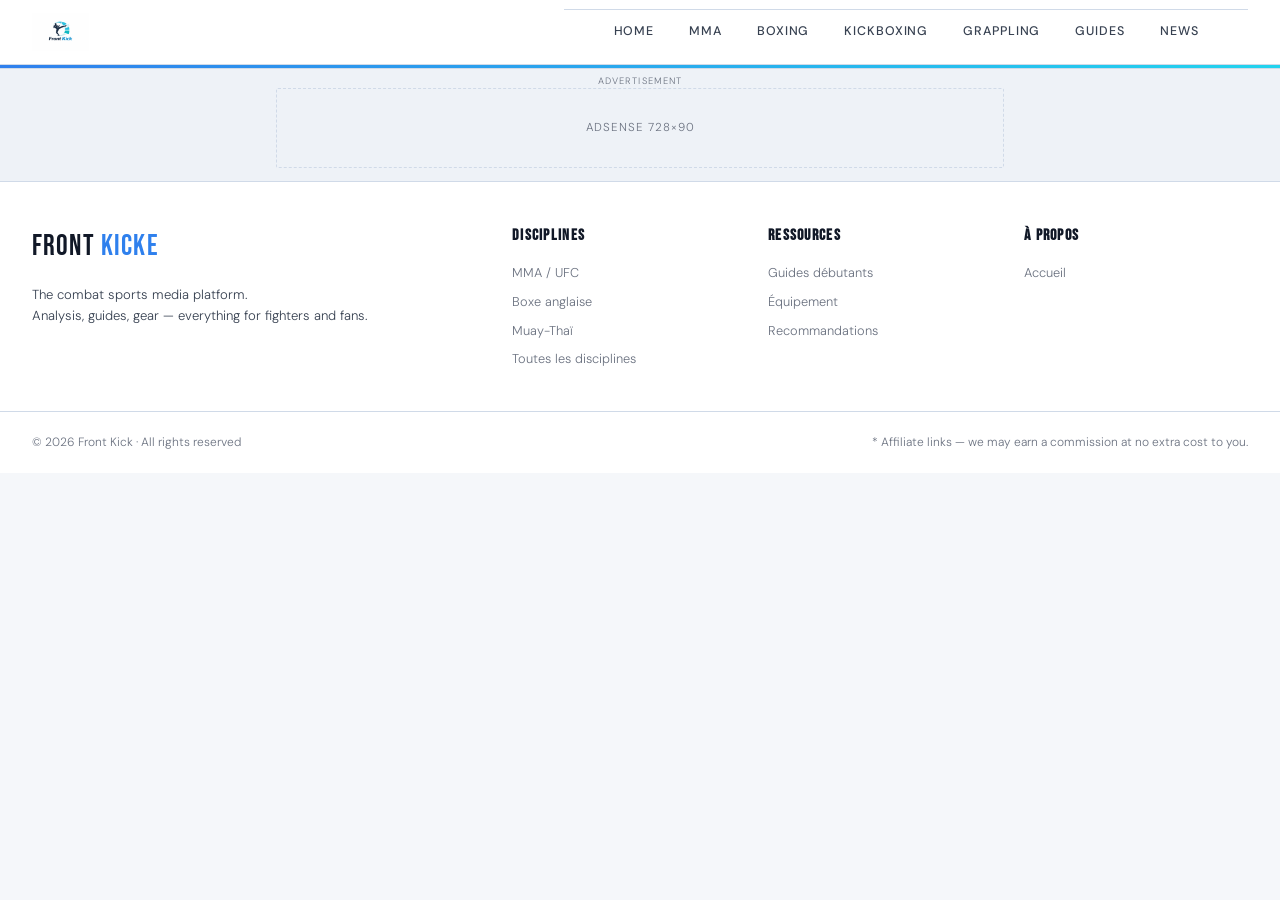
==== commit 3aecdb51: "Rename index (5).html to index.html" ====
--- a/index.html
+++ b/index.html
@@ -1,10 +1,10 @@
 <!DOCTYPE html>
-<html lang="en">
+<html lang="fr">
 <head>
   <meta charset="UTF-8"/>
   <meta name="viewport" content="width=device-width,initial-scale=1.0"/>
   <title>Front Kick — The Combat Sports Media</title>
-  <meta name="description" content="Guides, news, analysis and gear for all combat sports: MMA, UFC, Boxing, Kickboxing, Muay Thai and more."/>
+  <meta name="description" content="Guides, analyses et actualités sur tous les sports de combat : MMA, boxe, kickboxing, muay thaï et arts martiaux."/>
   <link rel="preconnect" href="https://fonts.googleapis.com">
   <link rel="preconnect" href="https://fonts.gstatic.com" crossorigin>
   <link href="https://fonts.googleapis.com/css2?family=Bebas+Neue&family=DM+Sans:ital,wght@0,300;0,400;0,500;0,700;1,400&family=DM+Serif+Display:ital@0;1&family=Barlow+Condensed:wght@600;700&display=swap" rel="stylesheet">
@@ -33,10 +33,12 @@
     .logo{font-family:'Bebas Neue',sans-serif;font-size:2rem;letter-spacing:.04em;
       color:var(--white)}
     .logo span{color:var(--red-text)}
-    .btn-nl{background:var(--red);color:var(--white);padding:.4rem 1.1rem;
-      font-size:.78rem;font-weight:600;letter-spacing:.06em;text-transform:uppercase;
-      border-radius:3px;transition:opacity .2s}
-    .btn-nl:hover{opacity:.85}
+    .logo img{
+      height:38px;
+      width:auto;
+      display:block;
+    }
+    
     .nav-bar{border-top:1px solid var(--border);overflow-x:auto}
     .nav-bar::-webkit-scrollbar{display:none}
     .nav-inner{max-width:1300px;margin:0 auto;padding:0 2rem;display:flex}
@@ -428,7 +430,7 @@
 <header>
   <div class="header-top">
     <a href="#/" class="logo">
-      <img src="[data-uri]" alt="Front Kick logo">
+      <img src="images/frontkick-logo.png" alt="Front Kick">
     </a>
     <nav class="nav-bar">
       <div class="nav-inner">
@@ -441,7 +443,6 @@
         <a href="#/recommandations" class="nav-link" data-page="recommandations">News</a>
       </div>
     </nav>
-    <a href="#/guides" class="btn-nl">Start Training</a>
   </div>
 </header>
 
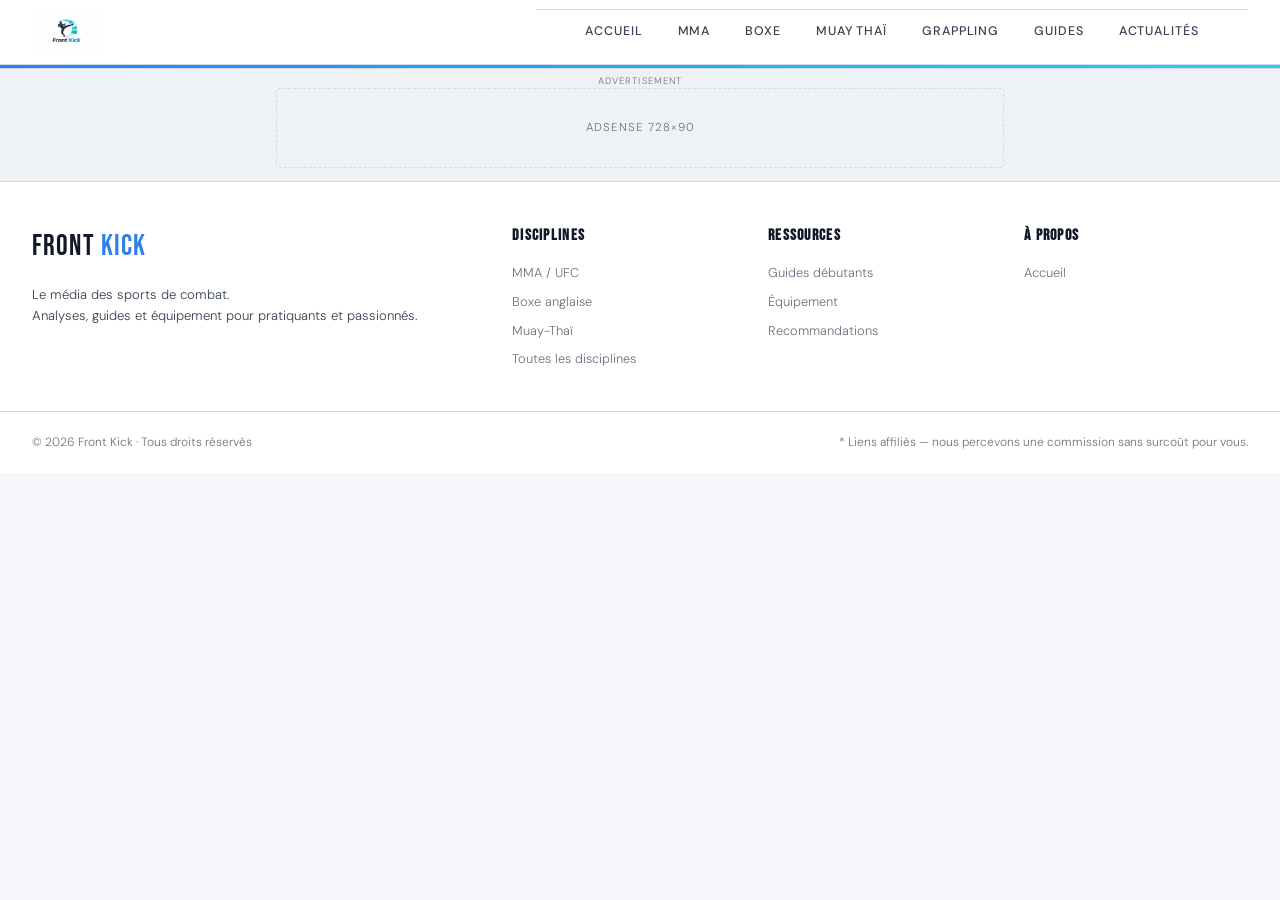
==== commit 0b957122: "Rename index (7).html to index.html" ====
--- a/index.html
+++ b/index.html
@@ -3,7 +3,7 @@
 <head>
   <meta charset="UTF-8"/>
   <meta name="viewport" content="width=device-width,initial-scale=1.0"/>
-  <title>Front Kick — The Combat Sports Media</title>
+  <title>Front Kick — Le Média des Sports de Combat</title>
   <meta name="description" content="Guides, analyses et actualités sur tous les sports de combat : MMA, boxe, kickboxing, muay thaï et arts martiaux."/>
   <link rel="preconnect" href="https://fonts.googleapis.com">
   <link rel="preconnect" href="https://fonts.gstatic.com" crossorigin>
@@ -34,7 +34,7 @@
       color:var(--white)}
     .logo span{color:var(--red-text)}
     .logo img{
-      height:38px;
+      height:46px;
       width:auto;
       display:block;
     }
@@ -434,13 +434,13 @@
     </a>
     <nav class="nav-bar">
       <div class="nav-inner">
-        <a href="#/"                class="nav-link" data-page="home">Home</a>
+        <a href="#/"                class="nav-link" data-page="home">Accueil</a>
         <a href="#/mma"             class="nav-link" data-page="mma">MMA</a>
-        <a href="#/boxe"            class="nav-link" data-page="boxe">Boxing</a>
-        <a href="#/muay-thai"       class="nav-link" data-page="muay-thai">Kickboxing</a>
-        <a href="#/disciplines"     class="nav-link" data-page="disciplines">Grappling</a>
+        <a href="#/boxe"            class="nav-link" data-page="boxe">Boxe</a>
+        <a href="#/muay-thai"       class="nav-link" data-page="muay-thai">Muay Thaï</a>
+        <a href="#/grappling"       class="nav-link" data-page="grappling">Grappling</a>
         <a href="#/guides"          class="nav-link" data-page="guides">Guides</a>
-        <a href="#/recommandations" class="nav-link" data-page="recommandations">News</a>
+        <a href="#/recommandations" class="nav-link" data-page="recommandations">Actualités</a>
       </div>
     </nav>
   </div>
@@ -461,8 +461,8 @@
 <footer>
   <div class="footer-inner">
     <div class="footer-brand">
-      <div style="font-family:'Bebas Neue',sans-serif;font-size:1.8rem;letter-spacing:.04em;color:var(--white)">Front<span style="color:#2F80ED"> Kicke</span></div>
-      <p>The combat sports media platform.<br>Analysis, guides, gear — everything for fighters and fans.</p>
+      <div style="font-family:'Bebas Neue',sans-serif;font-size:1.8rem;letter-spacing:.04em;color:var(--white)">Front<span style="color:#2F80ED"> Kick</span></div>
+      <p>Le média des sports de combat.<br>Analyses, guides et équipement pour pratiquants et passionnés.</p>
     </div>
     <div class="footer-col">
       <h4>Disciplines</h4>
@@ -470,7 +470,7 @@
         <li><a href="#/mma">MMA / UFC</a></li>
         <li><a href="#/boxe">Boxe anglaise</a></li>
         <li><a href="#/muay-thai">Muay-Thaï</a></li>
-        <li><a href="#/disciplines">Toutes les disciplines</a></li>
+        <li><a href="#/grappling">Toutes les disciplines</a></li>
       </ul>
     </div>
     <div class="footer-col">
@@ -489,8 +489,8 @@
     </div>
   </div>
   <div class="footer-bottom">
-    <span>© 2026 Front Kick · All rights reserved</span>
-    <span>* Affiliate links — we may earn a commission at no extra cost to you.</span>
+    <span>© 2026 Front Kick · Tous droits réservés</span>
+    <span>* Liens affiliés — nous percevons une commission sans surcoût pour vous.</span>
   </div>
 </footer>
 
@@ -742,6 +742,25 @@
   'equipement': 'Équipement',
 };
 
+/* ── renderSportPage : affiche les articles d'un sport dans #app ── */
+function renderSportPage(sport) {
+  const app = document.getElementById('app');
+  // Si le sport est dans DISC_MAP, on délègue à renderList
+  if (DISC_MAP[sport]) {
+    renderList(app, sport);
+    return;
+  }
+  // Sinon : discipline inconnue ou sans articles
+  const discipline = sport.charAt(0).toUpperCase() + sport.slice(1);
+  app.innerHTML = `
+  <div class="list-page">
+    <div class="list-hero">
+      <h1>🥋 ${discipline}</h1>
+      <p>Aucun article disponible pour cette discipline.</p>
+    </div>
+  </div>`;
+}
+
 function router() {
   const hash = location.hash || '#/';
   const path = hash.replace('#','') || '/';
@@ -764,7 +783,7 @@
   if (page === 'guides' && sub)          { renderGuideDetail(app, sub); return; }
   if (page === 'guides')                 { renderGuides(app); return; }
   if (page === 'recommandations')        { renderRecos(app); return; }
-  if (page === 'disciplines')            { renderDisciplines(app); return; }
+  if (page === 'grappling')              { renderDisciplines(app); return; }
   if (DISC_MAP[page]) { renderList(app, page); return; }
   renderNotFound(app);
 }
@@ -891,22 +910,27 @@
   app.innerHTML = `
   <div class="list-page">
     <div class="list-hero"><h1>${h}</h1><p>${p}</p></div>
-    <div class="filter-bar" id="filter-bar">
+    ${list.length === 0
+      ? `<p style="color:var(--silver);padding:2rem 0">Aucun article disponible pour cette discipline.</p>`
+      : `<div class="filter-bar" id="filter-bar">
       ${cats.map((c,i)=>`<button class="filter-btn${i===0?' active':''}" data-cat="${c}">${c}</button>`).join('')}
     </div>
     <div class="list-grid" id="article-list">
       ${listItems(list)}
-    </div>
+    </div>`
+    }
   </div>`;
 
-  document.getElementById('filter-bar').addEventListener('click', e => {
-    if (!e.target.matches('.filter-btn')) return;
-    document.querySelectorAll('.filter-btn').forEach(b=>b.classList.remove('active'));
-    e.target.classList.add('active');
-    const cat = e.target.dataset.cat;
-    const filtered = cat==='Tous' ? list : list.filter(a=>catLabel(a.category)===cat);
-    document.getElementById('article-list').innerHTML = listItems(filtered);
-  });
+  if (list.length > 0) {
+    document.getElementById('filter-bar').addEventListener('click', e => {
+      if (!e.target.matches('.filter-btn')) return;
+      document.querySelectorAll('.filter-btn').forEach(b=>b.classList.remove('active'));
+      e.target.classList.add('active');
+      const cat = e.target.dataset.cat;
+      const filtered = cat==='Tous' ? list : list.filter(a=>catLabel(a.category)===cat);
+      document.getElementById('article-list').innerHTML = listItems(filtered);
+    });
+  }
 }
 
 function listItems(list) {
@@ -1149,7 +1173,7 @@
     <div class="sec-bar" style="padding:0 0 1rem">
       <h2>🥋 Toutes les disciplines</h2><div class="sec-line"></div>
     </div>
-    <p style="color:var(--silver);font-size:.9rem;margin-bottom:1.5rem">Des arts martiaux les plus pratiqués aux disciplines les plus rares — Front Kick covers l'ensemble du spectre des sports de combat.</p>
+    <p style="color:var(--silver);font-size:.9rem;margin-bottom:1.5rem">Des arts martiaux les plus pratiqués aux disciplines les plus rares — Front Kick couvre l'ensemble du spectre des sports de combat.</p>
     <div class="niche-grid">
       ${niches.map(n=>`
       <div class="niche-card" onclick="${n.guide?`location.hash='#/guides/${n.guide}'`:''}">
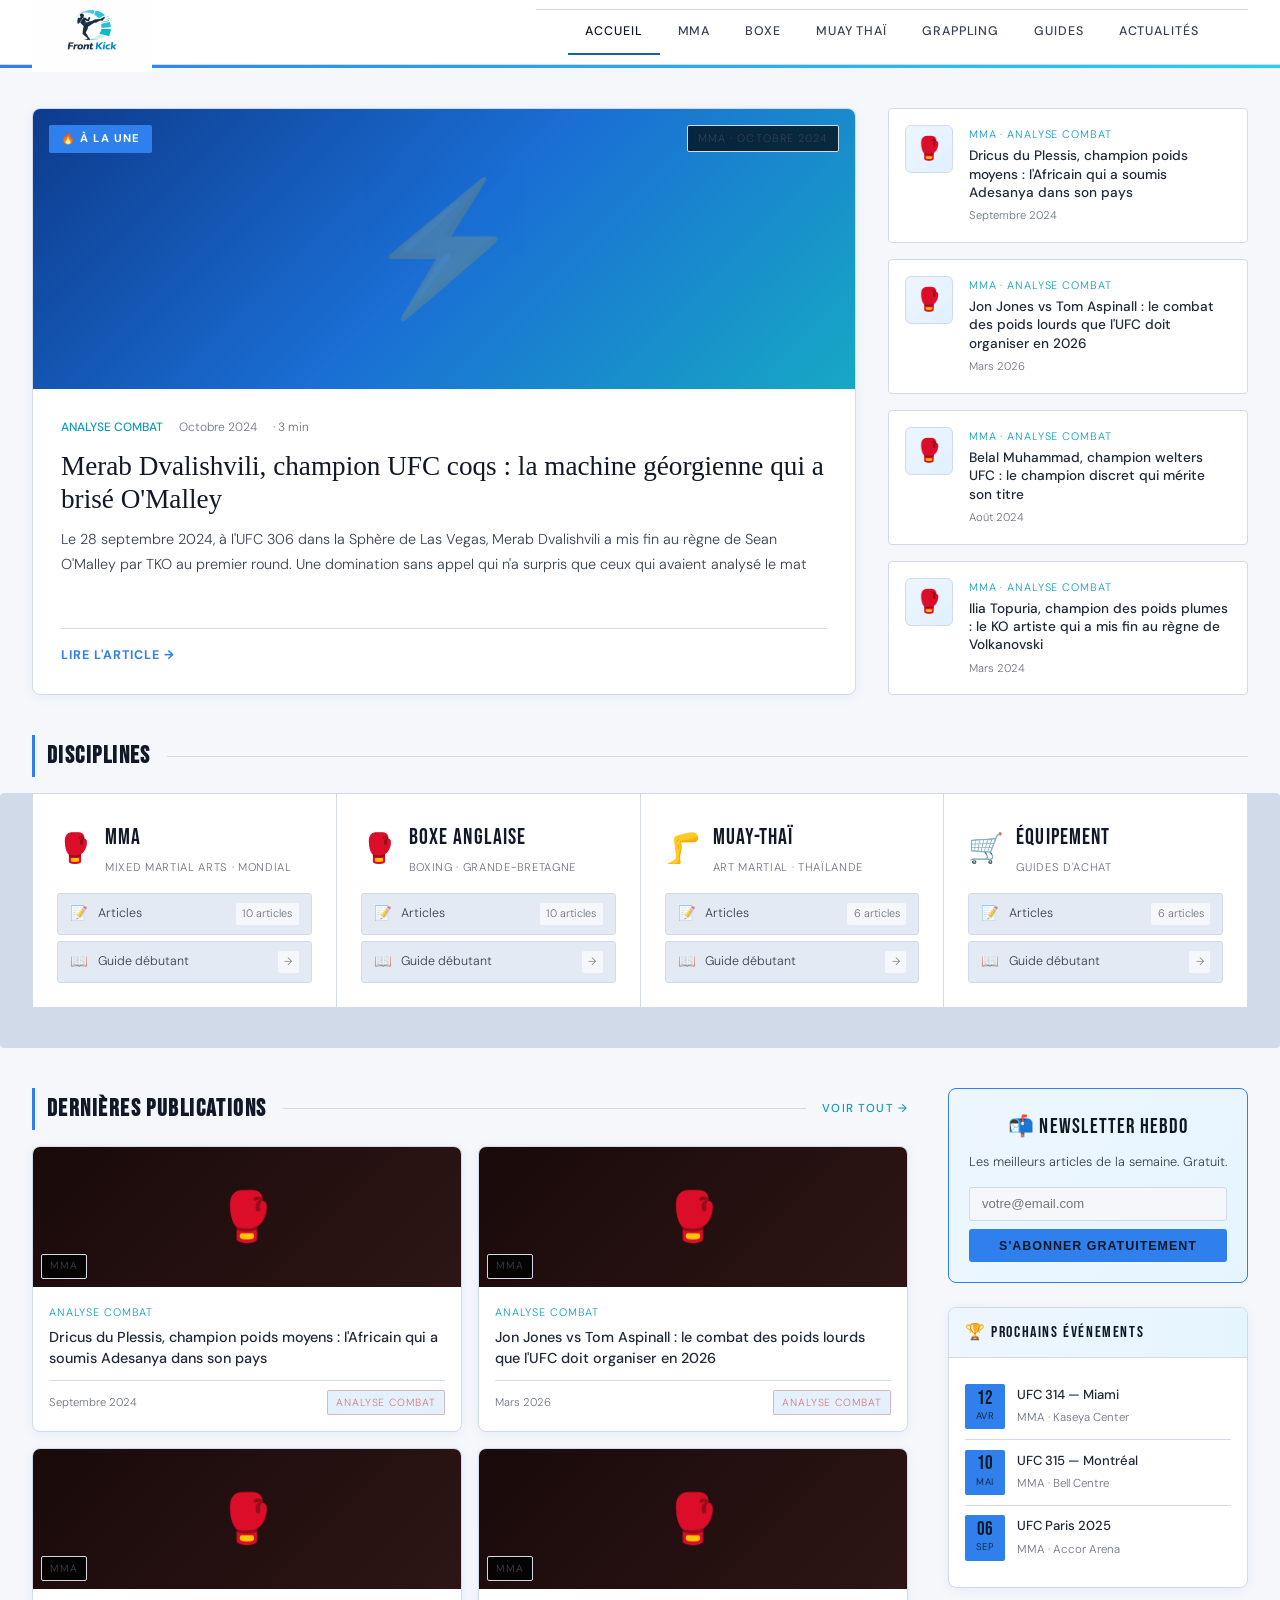
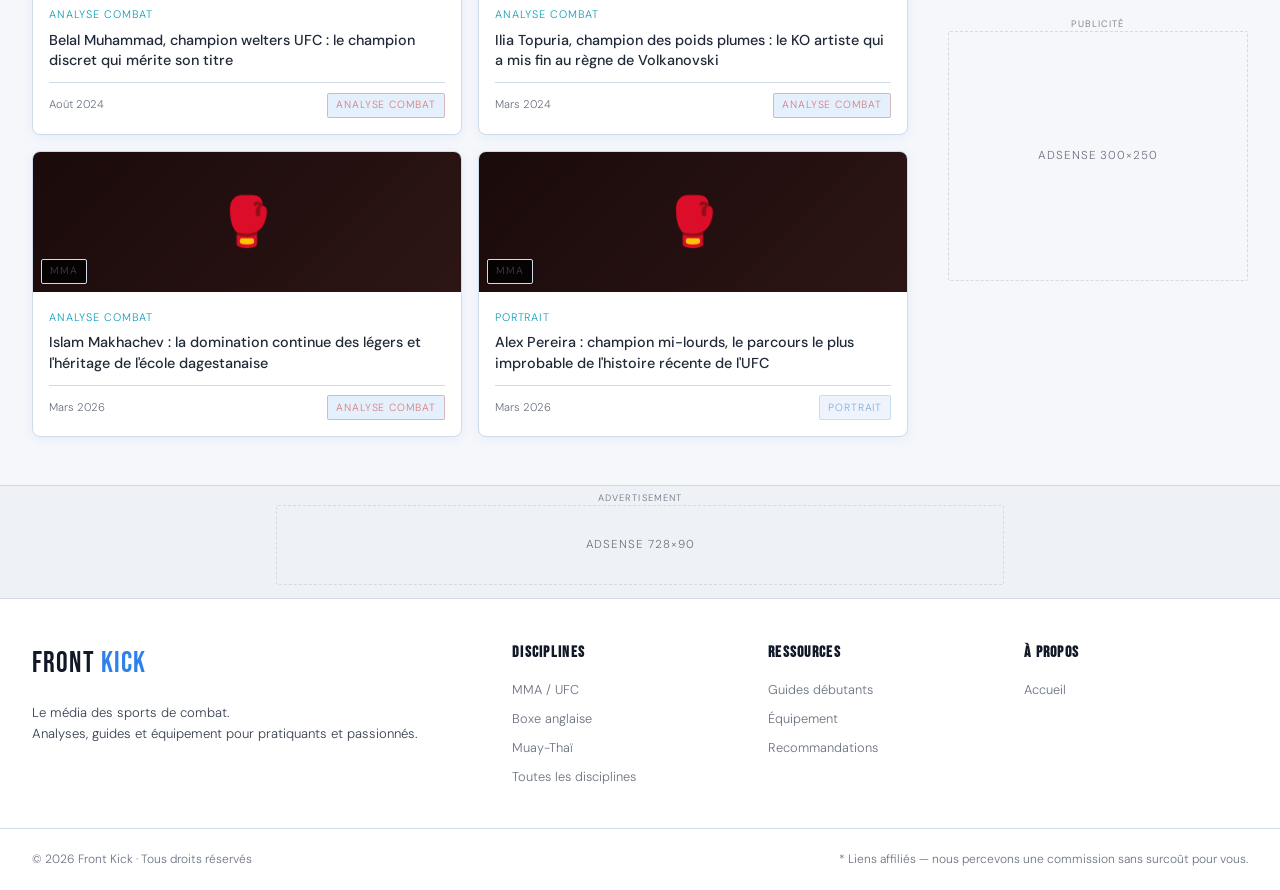
==== commit 551f12d9: "Add files via upload" ====
--- a/index.html
+++ b/index.html
@@ -34,7 +34,7 @@
       color:var(--white)}
     .logo span{color:var(--red-text)}
     .logo img{
-      height:46px;
+      height:80px;
       width:auto;
       display:block;
     }
@@ -735,30 +735,34 @@
 /* ══════════════════════════════════════════════════════════
    ROUTEUR PRINCIPAL
 ══════════════════════════════════════════════════════════ */
+/* ══════════════════════════════════════════════════════════
+   DISC_MAP — toutes les disciplines reconnues par le router
+══════════════════════════════════════════════════════════ */
 const DISC_MAP = {
-  'mma':        'MMA',
-  'boxe':       'Boxe',
-  'muay-thai':  'Muay-Thaï',
-  'equipement': 'Équipement',
+  'mma':                  'MMA',
+  'boxe':                 'Boxe',
+  'muay-thai':            'Muay-Thaï',
+  'equipement':           'Équipement',
+  'kickboxing':           'Kickboxing',
+  'karate':               'Karaté',
+  'taekwondo':            'Taekwondo',
+  'savate':               'Savate',
+  'lethwei':              'Lethwei',
+  'sanda':                'Sanda',
+  'grappling':            'Grappling',
+  'brazilian-jiu-jitsu':  'BJJ',
+  'luta-livre':           'Luta Livre',
+  'judo':                 'Judo',
+  'sambo':                'Sambo',
+  'catch-wrestling':      'Catch Wrestling',
+  'lutte-libre':          'Lutte libre',
+  'lutte-greco-romaine':  'Lutte gréco-romaine',
 };
 
 /* ── renderSportPage : affiche les articles d'un sport dans #app ── */
 function renderSportPage(sport) {
   const app = document.getElementById('app');
-  // Si le sport est dans DISC_MAP, on délègue à renderList
-  if (DISC_MAP[sport]) {
-    renderList(app, sport);
-    return;
-  }
-  // Sinon : discipline inconnue ou sans articles
-  const discipline = sport.charAt(0).toUpperCase() + sport.slice(1);
-  app.innerHTML = `
-  <div class="list-page">
-    <div class="list-hero">
-      <h1>🥋 ${discipline}</h1>
-      <p>Aucun article disponible pour cette discipline.</p>
-    </div>
-  </div>`;
+  renderList(app, sport);
 }
 
 function router() {
@@ -783,8 +787,7 @@
   if (page === 'guides' && sub)          { renderGuideDetail(app, sub); return; }
   if (page === 'guides')                 { renderGuides(app); return; }
   if (page === 'recommandations')        { renderRecos(app); return; }
-  if (page === 'grappling')              { renderDisciplines(app); return; }
-  if (DISC_MAP[page]) { renderList(app, page); return; }
+  if (DISC_MAP[page])                    { renderSportPage(page); return; }
   renderNotFound(app);
 }
 
@@ -841,7 +844,7 @@
         <div><div class="sport-name">${d.name}</div><div class="sport-origin">${d.origin}</div></div>
       </div>
       <div class="sport-links">
-        <div class="sport-link"><span class="sl-icon">📝</span> Articles <span class="sl-count">${ARTICLES.filter(a=>a.discipline.toLowerCase()===d.key||slugToDiscipline(d.key)===a.discipline).length} articles</span></div>
+        <div class="sport-link"><span class="sl-icon">📝</span> Articles <span class="sl-count">${ARTICLES.filter(a=>a.sport===d.key).length} articles</span></div>
         <div class="sport-link"><span class="sl-icon">📖</span> Guide débutant <span class="sl-count">→</span></div>
       </div>
     </a>`).join('')}
@@ -895,17 +898,17 @@
    PAGE : LISTE PAR DISCIPLINE
 ══════════════════════════════════════════════════════════ */
 function renderList(app, disciplineKey) {
-  const discipline = DISC_MAP[disciplineKey];
-  const list = ARTICLES.filter(a => a.discipline === discipline);
+  // Filtrage direct par a.sport (propriété slug : "mma", "boxe", "muay-thai", "grappling"…)
+  const list = ARTICLES.filter(a => a.sport === disciplineKey);
+
+  // Titre et emoji dynamiques depuis SPORTS_META (défini dans articles.js)
+  const meta  = (typeof SPORTS_META !== 'undefined' && SPORTS_META[disciplineKey])
+                  ? SPORTS_META[disciplineKey]
+                  : { label: DISC_MAP[disciplineKey] || disciplineKey, emoji: '🥋' };
+  const h = `${meta.emoji} ${meta.label} — Tous les articles`;
+  const p = `${list.length} article${list.length !== 1 ? 's' : ''} disponible${list.length !== 1 ? 's' : ''}`;
+
   const cats = ['Tous', ...new Set(list.map(a => catLabel(a.category)))];
-
-  const titles = {
-    'MMA':        {h:'🥊 MMA / UFC — Tous les articles', p:`Analyses, combats, guides et portraits — ${list.length} articles`},
-    'Boxe':       {h:'🥊 Boxe anglaise — Tous les articles', p:`Actualités, analyses et guides — ${list.length} articles`},
-    'Muay-Thaï':  {h:'🦵 Muay-Thaï — Tous les articles', p:`Technique, combattants et culture — ${list.length} articles`},
-    'Équipement': {h:'🛒 Équipement — Guides d\'achat', p:`Comparatifs et sélections — ${list.length} articles`},
-  };
-  const {h,p} = titles[discipline] || {h:discipline, p:''};
 
   app.innerHTML = `
   <div class="list-page">
@@ -956,7 +959,7 @@
   const art  = ARTICLES[idx];
   const prev = ARTICLES[idx-1];
   const next = ARTICLES[idx+1];
-  const discKey = disciplineToSlug(art.discipline);
+  const discKey = art.sport || disciplineToSlug(art.discipline);
 
   const tagHtml = (art.tags||[]).map(t=>`<span class="art-tag ${t.cls||''}">${t.label}</span>`).join('');
 
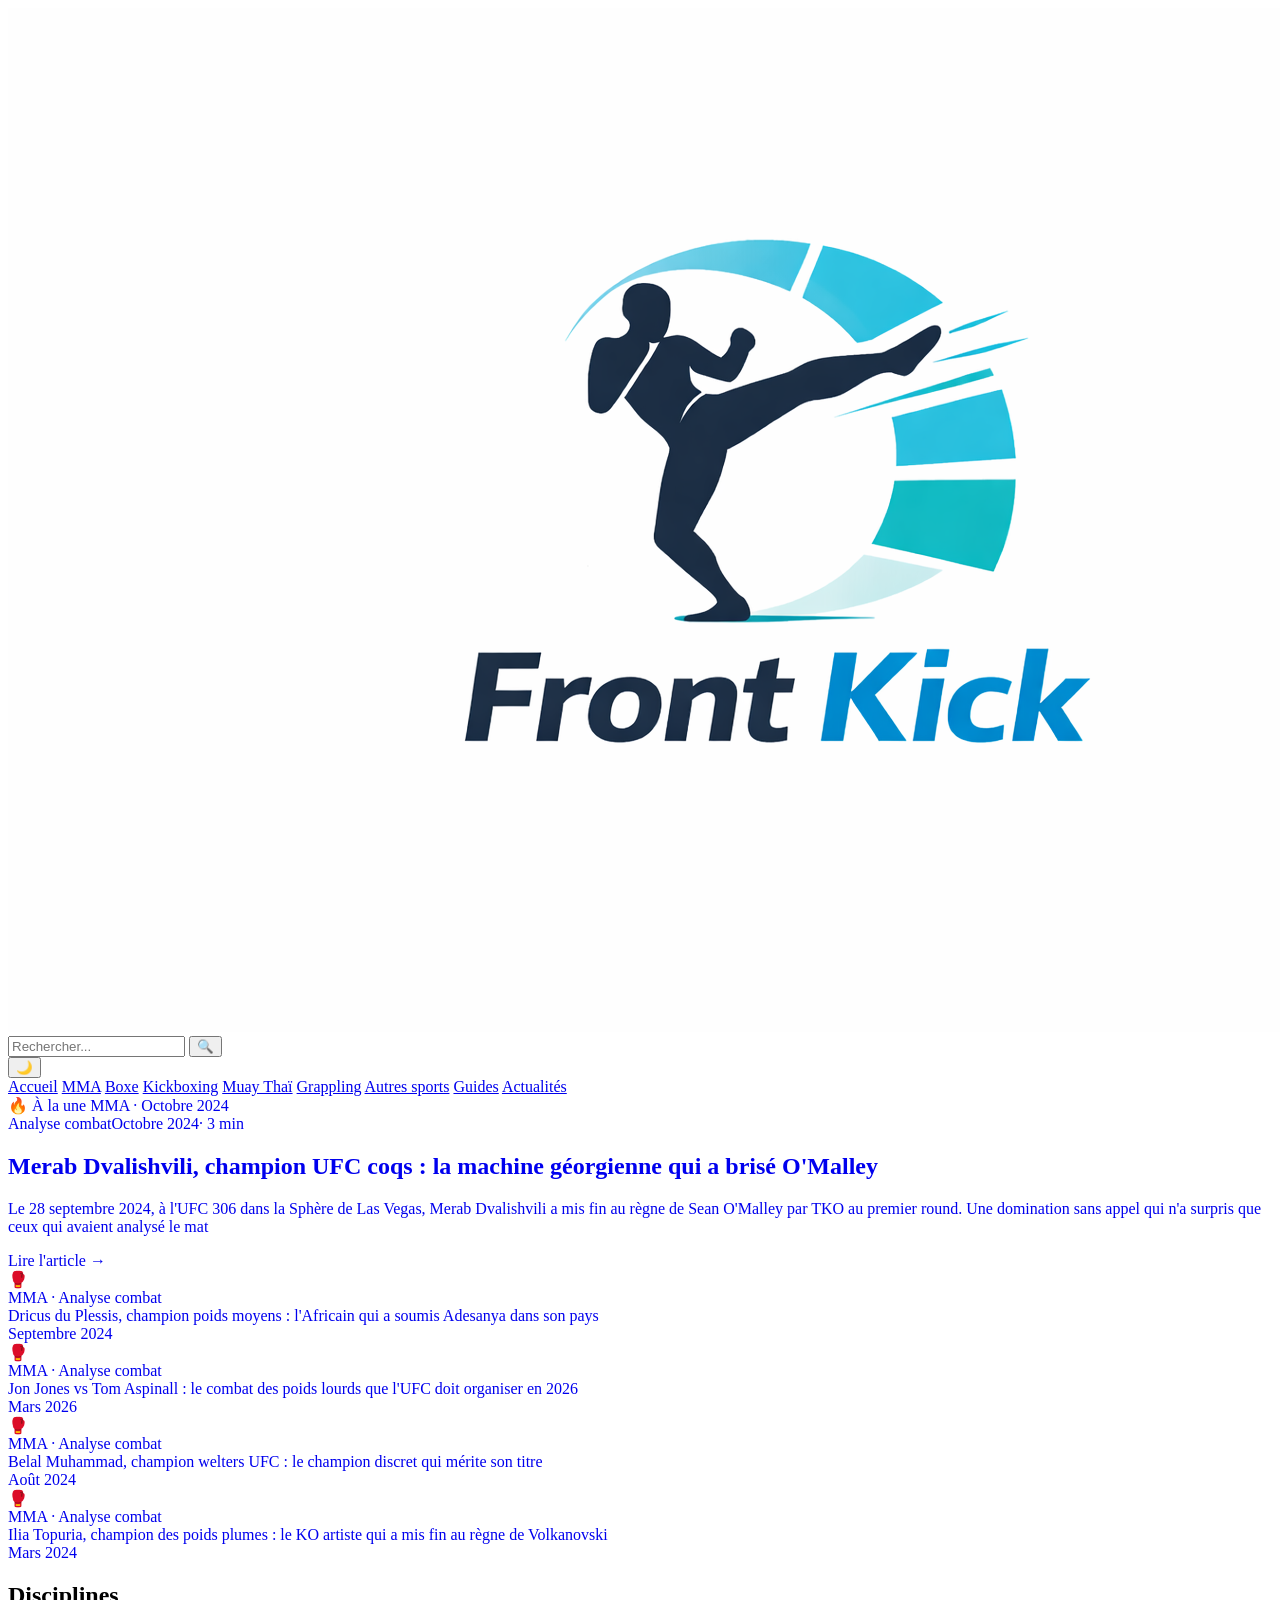
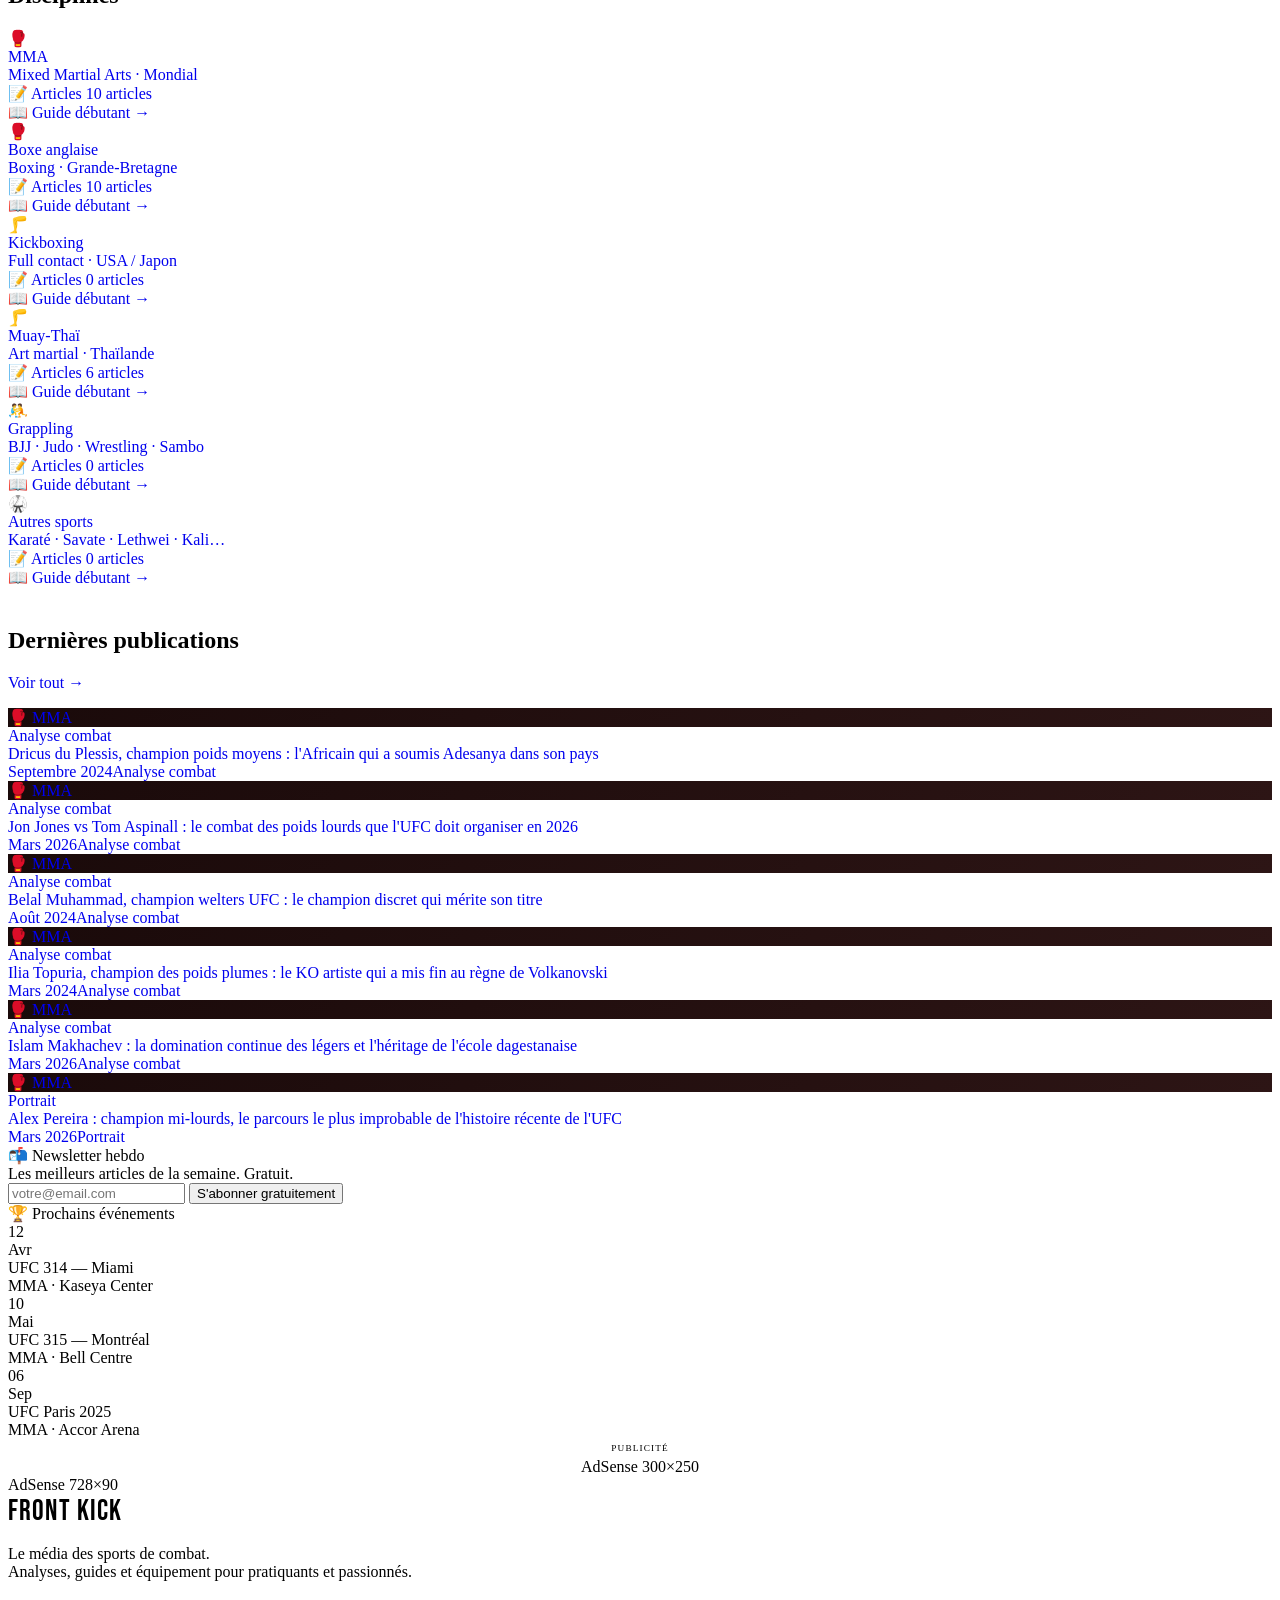
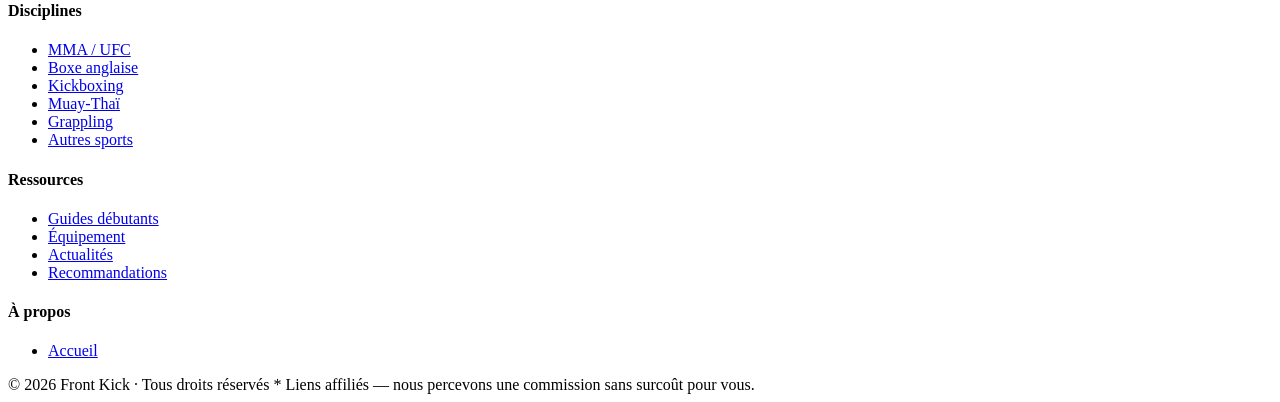
==== commit 95f0cf3f: "Add files via upload" ====
--- a/index.html
+++ b/index.html
@@ -8,419 +8,7 @@
   <link rel="preconnect" href="https://fonts.googleapis.com">
   <link rel="preconnect" href="https://fonts.gstatic.com" crossorigin>
   <link href="https://fonts.googleapis.com/css2?family=Bebas+Neue&family=DM+Sans:ital,wght@0,300;0,400;0,500;0,700;1,400&family=DM+Serif+Display:ital@0;1&family=Barlow+Condensed:wght@600;700&display=swap" rel="stylesheet">
-  <style>
-    :root{
-      --black:#F5F7FA;--charcoal:#FFFFFF;--iron:#EEF2F7;--steel:#E3EAF4;
-      --border:#D0DAE8;--muted:#6B7280;--silver:#374151;--light:#1F2937;
-      --white:#111827;--red:#2F80ED;--red-dim:rgba(47,128,237,.12);
-      --gold:#22D3EE;--gold-dim:rgba(34,211,238,.12);
-      --gold-text:#0E9DB8;
-      --red-text:#1A5FAD;
-      --shadow:0 2px 12px rgba(47,128,237,.08);
-      --shadow-hover:0 6px 24px rgba(47,128,237,.15);
-    }
-    *,*::before,*::after{box-sizing:border-box;margin:0;padding:0}
-    html{scroll-behavior:smooth}
-    body{background:var(--black);color:var(--light);font-family:'DM Sans',sans-serif;
-      font-weight:300;font-size:16px;line-height:1.75;-webkit-font-smoothing:antialiased}
-    a{text-decoration:none;color:inherit}
-
-    /* ── HEADER ── */
-    header{background:var(--charcoal);border-bottom:1px solid var(--border);
-      position:sticky;top:0;z-index:200}
-    .header-top{max-width:1300px;margin:0 auto;padding:0 2rem;
-      display:flex;align-items:center;justify-content:space-between;height:64px}
-    .logo{font-family:'Bebas Neue',sans-serif;font-size:2rem;letter-spacing:.04em;
-      color:var(--white)}
-    .logo span{color:var(--red-text)}
-    .logo img{
-      height:80px;
-      width:auto;
-      display:block;
-    }
-    
-    .nav-bar{border-top:1px solid var(--border);overflow-x:auto}
-    .nav-bar::-webkit-scrollbar{display:none}
-    .nav-inner{max-width:1300px;margin:0 auto;padding:0 2rem;display:flex}
-    .nav-link{display:flex;align-items:center;gap:.4rem;padding:.65rem 1.1rem;
-      font-size:.78rem;font-weight:500;letter-spacing:.07em;text-transform:uppercase;
-      color:var(--silver);border-bottom:2px solid transparent;white-space:nowrap;
-      transition:color .2s,border-color .2s}
-    .nav-link:hover{color:var(--white)}
-    .nav-link.active{color:var(--white);border-bottom-color:var(--red-text)}
-
-    /* ── AD SLOTS ── */
-    .ad-bar{background:var(--iron);border-bottom:1px solid var(--border);
-      display:flex;align-items:center;justify-content:center;padding:.6rem;position:relative}
-    .ad-bar::before{content:'ADVERTISEMENT';position:absolute;top:4px;left:50%;
-      transform:translateX(-50%);font-size:.58rem;color:var(--muted);letter-spacing:.12em}
-    .ad-slot{border:1px dashed var(--border);border-radius:2px;
-      display:flex;align-items:center;justify-content:center;
-      color:var(--muted);font-size:.72rem;letter-spacing:.08em;text-transform:uppercase}
-    .ad-leader{width:728px;height:80px;max-width:100%}
-    .ad-rect{width:300px;height:250px}
-    .ad-inline{width:100%;height:90px;margin:1.5rem 0}
-
-    /* ── TYPE BADGES ── */
-    .atype{font-size:.65rem;letter-spacing:.08em;text-transform:uppercase;
-      padding:.15rem .5rem;border-radius:2px}
-    .t-actu{background:var(--red-dim);border:1px solid rgba(184,50,50,.3);color:#d97a7a}
-    .t-conseil{background:var(--gold-dim);border:1px solid rgba(196,154,58,.3);color:#c9a060}
-    .t-analyse{background:rgba(100,150,220,.1);border:1px solid rgba(100,150,220,.25);color:#7aaddc}
-    .t-event{background:rgba(240,98,146,.1);border:1px solid rgba(240,98,146,.25);color:#f48fb1}
-    .t-equip{background:rgba(100,180,100,.1);border:1px solid rgba(100,180,100,.25);color:#81c784}
-    .art-tag{font-size:.68rem;letter-spacing:.08em;text-transform:uppercase;
-      padding:.2rem .6rem;border-radius:2px;background:var(--steel);
-      border:1px solid var(--border);color:var(--silver)}
-    .art-tag.red{background:var(--red-dim);border-color:var(--red-text);color:#d97a7a}
-    .art-tag.gold{background:var(--gold-dim);border-color:var(--gold-text);color:#c9a060}
-
-    /* ── HOME HERO ── */
-    .hero{max-width:1300px;margin:0 auto;padding:2.5rem 2rem;
-      display:grid;grid-template-columns:1fr 360px;gap:2rem}
-    @media(max-width:900px){.hero{grid-template-columns:1fr}}
-    .featured-card{background:var(--charcoal);border:1px solid var(--border);
-      border-radius:8px;overflow:hidden;display:flex;flex-direction:column;
-      transition:border-color .2s,box-shadow .2s;cursor:pointer;box-shadow:var(--shadow)}
-    .featured-card:hover{border-color:#2F80ED;box-shadow:var(--shadow-hover)}
-    .featured-img{height:280px;display:flex;align-items:center;justify-content:center;
-      position:relative;background:linear-gradient(135deg,#0D3B8C 0%,#1a6ed4 50%,#17a8c4 100%)}
-    .featured-img::before{content:'⛩';font-size:8rem;opacity:.12;position:absolute}
-    .fi-badge{position:absolute;top:1rem;left:1rem;background:#2F80ED;color:#fff;
-      font-size:.7rem;font-weight:700;letter-spacing:.1em;text-transform:uppercase;
-      padding:.25rem .75rem;border-radius:2px}
-    .fi-sport{position:absolute;top:1rem;right:1rem;background:rgba(0,0,0,.7);
-      border:1px solid var(--border);color:var(--silver);
-      font-size:.68rem;letter-spacing:.1em;text-transform:uppercase;
-      padding:.2rem .6rem;border-radius:2px}
-    .featured-body{padding:1.75rem;flex:1;display:flex;flex-direction:column}
-    .feat-meta{display:flex;gap:1rem;margin-bottom:.75rem;font-size:.75rem;color:var(--muted)}
-    .feat-meta .cat{color:var(--gold-text);font-weight:500;text-transform:uppercase}
-    .feat-h1{font-family:'DM Serif Display',serif;font-size:1.7rem;line-height:1.2;
-      font-weight:400;color:var(--white);margin-bottom:.75rem}
-    .feat-h1 em{font-style:italic;color:var(--gold-text)}
-    .feat-desc{color:var(--silver);font-size:.9rem;flex:1}
-    .feat-footer{display:flex;align-items:center;justify-content:space-between;
-      margin-top:1.5rem;padding-top:1rem;border-top:1px solid var(--border)}
-    .read-more{font-size:.78rem;font-weight:600;letter-spacing:.08em;text-transform:uppercase;
-      color:var(--red-text)}
-    .hero-sidebar{display:flex;flex-direction:column;gap:1rem}
-    .mini-card{background:var(--charcoal);border:1px solid var(--border);border-radius:4px;
-      padding:1rem;display:flex;gap:1rem;align-items:flex-start;
-      cursor:pointer;transition:border-color .2s}
-    .mini-card:hover{border-color:var(--muted)}
-    .mini-icon{width:48px;height:48px;border-radius:3px;background:var(--steel);
-      display:flex;align-items:center;justify-content:center;font-size:1.4rem;flex-shrink:0}
-    .mini-cat{font-size:.68rem;color:var(--gold-text);text-transform:uppercase;letter-spacing:.08em;margin-bottom:.2rem}
-    .mini-title{font-size:.85rem;color:var(--light);line-height:1.35;font-weight:500}
-    .mini-date{font-size:.7rem;color:var(--muted);margin-top:.25rem}
-
-    /* ── HOME SECTION BARS ── */
-    .sec-bar{max-width:1300px;margin:0 auto;padding:0 2rem 1rem;
-      display:flex;align-items:center;gap:1rem}
-    .sec-bar h2{font-family:'Bebas Neue',sans-serif;font-size:1.5rem;
-      letter-spacing:.06em;color:var(--white);padding-left:.75rem;
-      border-left:3px solid #2F80ED}
-    .sec-line{flex:1;height:1px;background:var(--border)}
-    .see-all{font-size:.72rem;letter-spacing:.1em;text-transform:uppercase;
-      color:var(--gold-text);font-weight:500}
-
-    /* ── SPORTS HUB ── */
-    .sports-hub{max-width:1300px;margin:0 auto;padding:0 2rem 2.5rem;
-      display:grid;grid-template-columns:repeat(auto-fill,minmax(260px,1fr));
-      gap:1px;background:var(--border);border:1px solid var(--border);
-      border-radius:4px;overflow:hidden}
-    .sport-hub-card{background:var(--charcoal);padding:1.5rem;
-      display:flex;flex-direction:column;gap:1rem;transition:background .2s}
-    .sport-hub-card:hover{background:var(--iron)}
-    .sport-hub-top{display:flex;align-items:center;gap:.75rem}
-    .sport-emoji{font-size:1.8rem}
-    .sport-name{font-family:'Bebas Neue',sans-serif;font-size:1.4rem;letter-spacing:.05em;color:var(--white)}
-    .sport-origin{font-size:.7rem;color:var(--muted);letter-spacing:.06em;text-transform:uppercase}
-    .sport-links{display:flex;flex-direction:column;gap:.4rem}
-    .sport-link{display:flex;align-items:center;gap:.6rem;padding:.45rem .75rem;
-      background:var(--steel);border:1px solid var(--border);border-radius:3px;
-      font-size:.78rem;color:var(--silver);transition:color .15s,border-color .15s}
-    .sport-link:hover{color:var(--white);border-color:var(--muted)}
-    .sl-icon{font-size:.9rem;opacity:.7}
-    .sl-count{margin-left:auto;font-size:.68rem;color:var(--muted);
-      background:var(--black);border-radius:2px;padding:.1rem .4rem}
-
-    /* ── HOME ARTICLE GRID + SIDEBAR ── */
-    .main-layout{max-width:1300px;margin:0 auto;padding:0 2rem 3rem;
-      display:grid;grid-template-columns:1fr 300px;gap:2.5rem}
-    @media(max-width:900px){.main-layout{grid-template-columns:1fr}.sidebar-col{display:none}}
-    .art-grid{display:grid;grid-template-columns:1fr 1fr;gap:1rem}
-    @media(max-width:600px){.art-grid{grid-template-columns:1fr}}
-    .art-card{background:var(--charcoal);border:1px solid var(--border);border-radius:8px;
-      overflow:hidden;display:flex;flex-direction:column;cursor:pointer;transition:border-color .2s,box-shadow .2s;box-shadow:var(--shadow)}
-    .art-card:hover{border-color:#2F80ED;box-shadow:var(--shadow-hover)}
-    .art-thumb{height:140px;display:flex;align-items:center;justify-content:center;
-      font-size:3rem;position:relative}
-    .art-thumb-tag{position:absolute;bottom:.5rem;left:.5rem;background:rgba(0,0,0,.8);
-      border:1px solid var(--border);font-size:.65rem;letter-spacing:.08em;
-      text-transform:uppercase;color:var(--silver);padding:.15rem .5rem;border-radius:2px}
-    .art-body{padding:1rem;flex:1;display:flex;flex-direction:column}
-    .art-cat{font-size:.68rem;color:var(--gold-text);text-transform:uppercase;letter-spacing:.08em;margin-bottom:.35rem}
-    .art-title-sm{font-size:.9rem;font-weight:500;color:var(--light);line-height:1.4;flex:1}
-    .art-foot{display:flex;justify-content:space-between;align-items:center;
-      margin-top:.75rem;padding-top:.6rem;border-top:1px solid var(--border);font-size:.7rem;color:var(--muted)}
-
-    /* ── SIDEBAR ── */
-    .sidebar-col{display:flex;flex-direction:column;gap:1.5rem}
-    .widget{background:var(--charcoal);border:1px solid var(--border);border-radius:4px;overflow:hidden}
-    .widget-head{background:linear-gradient(90deg,#EEF6FF,#E5F5FE);border-bottom:1px solid var(--border);
-      padding:.65rem 1rem;font-family:'Bebas Neue',sans-serif;font-size:1rem;
-      letter-spacing:.1em;color:var(--white);display:flex;align-items:center;justify-content:space-between}
-    .widget-body{padding:1rem}
-    .ev-item{display:flex;gap:.75rem;align-items:flex-start;padding:.6rem 0;border-bottom:1px solid var(--border)}
-    .ev-item:last-child{border-bottom:none}
-    .ev-date{background:var(--red);color:var(--white);text-align:center;
-      padding:.3rem .5rem;border-radius:2px;min-width:40px;flex-shrink:0}
-    .ev-day{font-family:'Bebas Neue',sans-serif;font-size:1.2rem;line-height:1}
-    .ev-month{font-size:.6rem;letter-spacing:.06em;text-transform:uppercase}
-    .ev-name{font-size:.82rem;font-weight:500;color:var(--light)}
-    .ev-detail{font-size:.72rem;color:var(--muted);margin-top:.1rem}
-    .aff-item{display:flex;justify-content:space-between;align-items:center;
-      padding:.55rem 0;border-bottom:1px solid var(--border)}
-    .aff-item:last-child{border-bottom:none}
-    .aff-left{display:flex;align-items:center;gap:.6rem}
-    .aff-icon{font-size:1.2rem}
-    .aff-name{font-size:.82rem;color:var(--light)}
-    .aff-sub{font-size:.68rem;color:var(--muted)}
-    .btn-aff{background:var(--gold);color:#FFFFFF;font-size:.68rem;font-weight:700;
-      letter-spacing:.06em;text-transform:uppercase;padding:.25rem .65rem;border-radius:2px}
-    .nl-widget{background:linear-gradient(135deg,#EEF6FF,#E5F5FF);
-      border:1px solid #2F80ED;border-radius:8px;padding:1.25rem;text-align:center}
-    .nl-title{font-family:'Bebas Neue',sans-serif;font-size:1.3rem;letter-spacing:.06em;color:var(--white);margin-bottom:.4rem}
-    .nl-desc{font-size:.8rem;color:var(--silver);margin-bottom:1rem;line-height:1.5}
-    .nl-input{width:100%;background:var(--black);border:1px solid var(--border);
-      border-radius:3px;padding:.55rem .75rem;color:var(--light);font-size:.82rem;outline:none;margin-bottom:.5rem}
-    .nl-input:focus{border-color:var(--muted)}
-    .nl-btn{width:100%;background:var(--red);color:var(--white);border:none;cursor:pointer;
-      padding:.6rem;border-radius:3px;font-size:.78rem;font-weight:600;letter-spacing:.08em;text-transform:uppercase}
-
-    /* ── LIST PAGE (discipline) ── */
-    .list-page{max-width:1000px;margin:0 auto;padding:3rem 2rem}
-    .list-hero{margin-bottom:2rem}
-    .list-hero h1{font-family:'Bebas Neue',sans-serif;font-size:2rem;letter-spacing:.06em;color:var(--white);margin-bottom:.4rem}
-    .list-hero p{color:var(--silver);font-size:.9rem}
-    .filter-bar{display:flex;gap:.5rem;flex-wrap:wrap;margin-bottom:2rem}
-    .filter-btn{background:var(--steel);border:1px solid var(--border);color:var(--silver);
-      font-size:.72rem;letter-spacing:.08em;text-transform:uppercase;
-      padding:.3rem .9rem;border-radius:2px;cursor:pointer;transition:all .2s;border:none}
-    .filter-btn:hover,.filter-btn.active{background:#2F80ED;color:#fff}
-    .list-grid{display:flex;flex-direction:column;gap:.75rem}
-    .list-item{background:var(--charcoal);border:1px solid var(--border);border-radius:4px;
-      padding:1.25rem;display:flex;align-items:center;gap:1.25rem;
-      cursor:pointer;transition:border-color .2s,background .2s;text-decoration:none;color:inherit}
-    .list-item:hover{border-color:var(--muted);background:var(--iron)}
-    .list-num{font-family:'Bebas Neue',sans-serif;font-size:1.8rem;color:var(--border);
-      min-width:36px;line-height:1}
-    .list-info{flex:1}
-    .list-cat{font-size:.68rem;color:var(--gold-text);text-transform:uppercase;letter-spacing:.08em;margin-bottom:.25rem}
-    .list-title{font-size:.95rem;font-weight:500;color:var(--light);line-height:1.35}
-    .list-meta{font-size:.72rem;color:var(--muted);margin-top:.3rem}
-    .list-badge{flex-shrink:0}
-
-    /* ── ARTICLE PAGE ── */
-    .article-wrap{max-width:1200px;margin:0 auto;padding:2.5rem 2rem;
-      display:grid;grid-template-columns:1fr 280px;gap:3rem;align-items:start}
-    @media(max-width:900px){.article-wrap{grid-template-columns:1fr}.art-sidebar{display:none}}
-    .back-btn{display:inline-flex;align-items:center;gap:.5rem;color:var(--gold-text);
-      font-size:.75rem;letter-spacing:.08em;text-transform:uppercase;margin-bottom:2rem;
-      border:1px solid var(--border);padding:.4rem .9rem;border-radius:3px;
-      background:var(--charcoal);transition:border-color .2s}
-    .back-btn:hover{border-color:var(--gold-text)}
-    .art-tags{display:flex;gap:.5rem;flex-wrap:wrap;margin-bottom:1rem}
-    .art-h1{font-family:'DM Serif Display',serif;font-size:clamp(1.8rem,4vw,2.6rem);
-      font-weight:400;line-height:1.15;color:var(--white);margin-bottom:1rem}
-    .art-h1 em{font-style:italic;color:var(--gold-text)}
-    .art-lead{font-size:1.05rem;color:var(--silver);line-height:1.7;
-      margin-bottom:1.25rem;padding-bottom:1.25rem;border-bottom:1px solid var(--border)}
-    .art-meta-row{display:flex;gap:1.5rem;font-size:.75rem;color:var(--muted);flex-wrap:wrap}
-    .art-meta-row strong{color:var(--silver)}
-    .art-content h2{font-family:'Bebas Neue',sans-serif;font-size:1.4rem;
-      letter-spacing:.05em;color:var(--white);margin:2.25rem 0 .75rem;
-      padding-bottom:.4rem;border-bottom:1px solid var(--border)}
-    .art-content h3{font-family:'DM Serif Display',serif;font-size:1.1rem;
-      color:var(--light);margin:1.5rem 0 .4rem;font-style:italic;font-weight:400}
-    .art-content p{color:var(--silver);margin-bottom:1rem}
-    .art-content strong{color:var(--light);font-weight:500}
-    .art-content ul{color:var(--silver);padding-left:1.25rem;margin-bottom:1rem}
-    .art-content ul li{margin-bottom:.4rem}
-    .art-content blockquote{background:var(--iron);border-left:3px solid var(--gold);
-      padding:1rem 1.25rem;margin:1.5rem 0;border-radius:0 4px 4px 0;
-      font-family:'DM Serif Display',serif;font-style:italic;color:var(--light);font-size:1rem}
-    .art-content .ad-slot{margin:1.5rem 0;height:90px;width:100%}
-    .callout{background:var(--iron);border-left:3px solid var(--gold);
-      padding:1rem 1.25rem;margin:1.5rem 0;border-radius:0 4px 4px 0}
-    .callout p{color:var(--light);font-style:italic;font-family:'DM Serif Display',serif;font-size:1rem;margin:0}
-    .info-box{background:var(--charcoal);border:1px solid var(--border);border-radius:4px;padding:1.25rem;margin:1.5rem 0}
-    .info-box-title{font-family:'Bebas Neue',sans-serif;font-size:1rem;letter-spacing:.08em;color:var(--white);margin-bottom:.75rem}
-    .info-row{display:flex;justify-content:space-between;padding:.4rem 0;border-bottom:1px solid var(--border);font-size:.85rem}
-    .info-row:last-child{border-bottom:none}
-    .info-label{color:var(--muted)}
-    .info-value{color:var(--light);font-weight:500;text-align:right;max-width:60%}
-    .verdict-box{background:var(--charcoal);border:1px solid var(--border);
-      border-top:3px solid var(--red);padding:1.5rem;border-radius:0 0 4px 4px;margin:2rem 0}
-    .verdict-title{font-family:'Bebas Neue',sans-serif;font-size:1.2rem;
-      letter-spacing:.06em;color:var(--white);margin-bottom:.75rem}
-    .art-nav{display:flex;gap:1rem;margin-top:3rem;padding-top:2rem;border-top:1px solid var(--border)}
-    .art-nav-btn{flex:1;background:var(--charcoal);border:1px solid var(--border);
-      padding:1rem;border-radius:4px;cursor:pointer;transition:border-color .2s;font-size:.8rem;color:var(--silver)}
-    .art-nav-btn:hover{border-color:var(--muted);color:var(--white)}
-    .nav-dir{font-size:.68rem;letter-spacing:.1em;text-transform:uppercase;color:var(--muted);margin-bottom:.3rem}
-    .art-nav-btn.right{text-align:right}
-    .art-sidebar{display:flex;flex-direction:column;gap:1.5rem;position:sticky;top:80px}
-
-    /* ── GUIDES PAGE ── */
-    .guides-page{max-width:1200px;margin:0 auto;padding:3rem 2rem}
-    .guides-hero{margin-bottom:2.5rem}
-    .guides-hero h1{font-family:'Bebas Neue',sans-serif;font-size:2rem;letter-spacing:.06em;color:var(--white);margin-bottom:.5rem}
-    .guides-hero p{color:var(--silver);font-size:.9rem;max-width:620px}
-    .guides-grid{display:grid;grid-template-columns:repeat(auto-fill,minmax(280px,1fr));gap:1.25rem}
-    .guide-card{background:var(--charcoal);border:1px solid var(--border);border-radius:4px;
-      overflow:hidden;cursor:pointer;transition:border-color .2s,transform .15s}
-    .guide-card:hover{border-color:var(--muted);transform:translateY(-2px)}
-    .guide-banner{height:120px;display:flex;align-items:center;justify-content:center;
-      font-size:4rem;position:relative}
-    .guide-sport-tag{position:absolute;bottom:.75rem;left:.75rem;background:rgba(0,0,0,.75);
-      border:1px solid var(--border);font-size:.65rem;letter-spacing:.1em;text-transform:uppercase;
-      color:var(--silver);padding:.2rem .6rem;border-radius:2px}
-    .diff-debutant{background:var(--gold-dim);border:1px solid var(--gold);color:var(--gold-text);
-      font-size:.6rem;letter-spacing:.1em;text-transform:uppercase;padding:.15rem .5rem;border-radius:2px}
-    .diff-avance{background:var(--red-dim);border:1px solid var(--red);color:#d97a7a;
-      font-size:.6rem;letter-spacing:.1em;text-transform:uppercase;padding:.15rem .5rem;border-radius:2px}
-    .guide-body{padding:1.25rem}
-    .guide-sport{font-family:'Bebas Neue',sans-serif;font-size:1.4rem;letter-spacing:.05em;color:var(--white);margin-bottom:.4rem}
-    .guide-desc{font-size:.82rem;color:var(--silver);line-height:1.5;margin-bottom:.75rem}
-    .guide-meta{display:flex;align-items:center;justify-content:space-between;font-size:.72rem;color:var(--muted)}
-    .guide-arrow{color:var(--gold-text);font-weight:600}
-
-    /* ── GUIDE DETAIL ── */
-    .guide-wrap{max-width:1000px;margin:0 auto;padding:2.5rem 2rem}
-    .guide-intro-banner{height:160px;border-radius:4px;display:flex;align-items:center;
-      justify-content:center;font-size:6rem;position:relative;margin-bottom:2rem;overflow:hidden}
-    .guide-intro-banner::before{content:'';position:absolute;inset:0;background:rgba(0,0,0,.3)}
-    .guide-difficulty{position:absolute;top:1rem;right:1rem}
-    .toc-box{background:var(--charcoal);border:1px solid var(--border);border-radius:4px;
-      padding:1.25rem;margin-bottom:2rem}
-    .toc-title{font-family:'Bebas Neue',sans-serif;font-size:1rem;letter-spacing:.08em;
-      color:var(--white);margin-bottom:.75rem}
-    .toc-items{display:flex;flex-direction:column;gap:.35rem}
-    .toc-item{font-size:.82rem;color:var(--silver);cursor:pointer;padding:.2rem 0;
-      border-bottom:1px solid var(--border);transition:color .15s}
-    .toc-item:last-child{border-bottom:none}
-    .toc-item:hover{color:var(--gold-text)}
-    .guide-timeline{display:flex;gap:1rem;margin:1.5rem 0;flex-wrap:wrap}
-    .timeline-block{flex:1;min-width:160px;background:var(--charcoal);border:1px solid var(--border);
-      border-radius:4px;padding:1rem}
-    .tl-period{font-size:.72rem;color:var(--muted);text-transform:uppercase;letter-spacing:.06em;margin-bottom:.3rem}
-    .tl-level{font-family:'Bebas Neue',sans-serif;font-size:1.1rem;color:var(--white);margin-bottom:.25rem}
-    .tl-desc{font-size:.8rem;color:var(--silver);line-height:1.4}
-    .guide-steps{display:flex;flex-direction:column;gap:1rem;margin:1.5rem 0}
-    .guide-step{display:flex;gap:1rem;align-items:flex-start}
-    .step-num{font-family:'Bebas Neue',sans-serif;font-size:2rem;color:var(--red-text);
-      line-height:1;min-width:40px;text-align:right}
-    .step-body h3{font-family:'DM Serif Display',serif;font-size:1rem;color:var(--light);
-      font-style:italic;font-weight:400;margin-bottom:.35rem}
-    .step-body p{font-size:.85rem;color:var(--silver)}
-    .equip-list{display:flex;flex-direction:column;gap:.5rem;margin:1rem 0}
-    .equip-item{display:flex;align-items:center;gap:1rem;background:var(--charcoal);
-      border:1px solid var(--border);border-radius:4px;padding:.75rem 1rem}
-    .equip-icon{font-size:1.5rem;flex-shrink:0}
-    .equip-name{font-size:.85rem;font-weight:500;color:var(--light)}
-    .equip-price{font-size:.72rem;color:var(--muted);margin-top:.1rem}
-    .equip-badge{margin-left:auto;font-size:.65rem;letter-spacing:.06em;text-transform:uppercase;
-      padding:.2rem .5rem;border-radius:2px;flex-shrink:0}
-    .badge-must{background:var(--red-dim);border:1px solid var(--red);color:#d97a7a}
-    .badge-useful{background:var(--gold-dim);border:1px solid var(--gold);color:var(--gold-text)}
-    .badge-later{background:var(--steel);border:1px solid var(--border);color:var(--muted)}
-
-    /* ── RECOMMANDATIONS ── */
-    .reco-page{max-width:1200px;margin:0 auto;padding:3rem 2rem}
-    .reco-page h1{font-family:'Bebas Neue',sans-serif;font-size:2rem;letter-spacing:.06em;color:var(--white);margin-bottom:.5rem}
-    .reco-filters{margin:1.5rem 0;display:flex;flex-direction:column;gap:.75rem}
-    .filter-row{display:flex;gap:.5rem;flex-wrap:wrap;align-items:center}
-    .filter-label{font-size:.7rem;letter-spacing:.1em;text-transform:uppercase;color:var(--muted);min-width:60px}
-    .reco-grid{display:grid;grid-template-columns:repeat(auto-fill,minmax(280px,1fr));gap:1rem;margin-top:2rem}
-    .reco-card{background:var(--charcoal);border:1px solid var(--border);border-radius:4px;
-      padding:1.25rem;cursor:pointer;transition:border-color .2s,background .2s;
-      display:flex;flex-direction:column;gap:.6rem}
-    .reco-card:hover{border-color:var(--muted);background:var(--iron)}
-    .reco-top{display:flex;align-items:center;gap:.75rem}
-    .reco-sport-icon{font-size:1.5rem}
-    .reco-badges{display:flex;gap:.4rem;flex-wrap:wrap}
-    .reco-sport-tag{font-size:.65rem;letter-spacing:.08em;text-transform:uppercase;
-      padding:.15rem .5rem;border-radius:2px;background:var(--steel);border:1px solid var(--border);color:var(--silver)}
-    .level-badge{font-size:.65rem;letter-spacing:.06em;text-transform:uppercase;
-      padding:.15rem .5rem;border-radius:2px}
-    .lb-debutant{background:rgba(100,180,100,.1);border:1px solid rgba(100,180,100,.3);color:#81c784}
-    .lb-intermediaire{background:var(--gold-dim);border:1px solid rgba(196,154,58,.3);color:var(--gold-text)}
-    .lb-avance{background:var(--red-dim);border:1px solid rgba(184,50,50,.3);color:#d97a7a}
-    .reco-title{font-size:.9rem;font-weight:500;color:var(--light);line-height:1.35}
-    .reco-desc{font-size:.8rem;color:var(--silver);line-height:1.45}
-    .reco-footer{display:flex;align-items:center;justify-content:space-between;margin-top:.25rem}
-    .reco-cta{font-size:.72rem;color:var(--gold-text);font-weight:500}
-
-    /* ── NICHE PAGE ── */
-    .niche-section{max-width:1300px;margin:0 auto;padding:3rem 2rem}
-    .niche-grid{display:grid;grid-template-columns:repeat(auto-fill,minmax(200px,1fr));gap:1rem;margin-top:1.5rem}
-    .niche-card{background:var(--iron);border:1px solid var(--border);border-radius:4px;
-      padding:1.25rem;display:flex;flex-direction:column;gap:.6rem;cursor:pointer;transition:border-color .2s}
-    .niche-card:hover{border-color:var(--gold-text)}
-    .niche-flag{font-size:1.5rem}
-    .niche-name{font-family:'Bebas Neue',sans-serif;font-size:1.2rem;letter-spacing:.05em;color:var(--white);transition:color .2s}
-    .niche-card:hover .niche-name{color:var(--gold-text)}
-    .niche-origin{font-size:.7rem;color:var(--muted);text-transform:uppercase;letter-spacing:.06em}
-    .niche-desc{font-size:.78rem;color:var(--silver);line-height:1.45}
-    .niche-stats{display:flex;gap:.5rem;flex-wrap:wrap;margin-top:.25rem}
-    .niche-stat{font-size:.65rem;letter-spacing:.07em;text-transform:uppercase;
-      padding:.15rem .5rem;border-radius:2px;background:var(--steel);color:var(--muted);border:1px solid var(--border)}
-
-    /* ── FOOTER ── */
-    .footer-ad{background:var(--iron);border-top:1px solid var(--border);
-      display:flex;align-items:center;justify-content:center;padding:1.2rem 1rem .8rem;position:relative}
-    .footer-ad::before{content:'ADVERTISEMENT';position:absolute;top:4px;left:50%;
-      transform:translateX(-50%);font-size:.58rem;color:var(--muted);letter-spacing:.12em}
-    footer{background:var(--charcoal);border-top:1px solid var(--border)}
-    .footer-inner{max-width:1300px;margin:0 auto;padding:2.5rem 2rem;
-      display:grid;grid-template-columns:2fr 1fr 1fr 1fr;gap:2rem}
-    @media(max-width:700px){.footer-inner{grid-template-columns:1fr 1fr}}
-    .footer-brand p{font-size:.82rem;color:var(--silver);line-height:1.6;margin-top:.75rem}
-    .footer-col h4{font-family:'Bebas Neue',sans-serif;font-size:1rem;letter-spacing:.08em;color:var(--white);margin-bottom:.75rem}
-    .footer-col ul{list-style:none;display:flex;flex-direction:column;gap:.4rem}
-    .footer-col li a{font-size:.8rem;color:var(--muted);display:block;transition:color .2s}
-    .footer-col li a:hover{color:var(--silver)}
-    .footer-bottom{border-top:1px solid var(--border);padding:1.25rem 2rem;max-width:1300px;margin:0 auto;
-      display:flex;justify-content:space-between;font-size:.75rem;color:var(--muted)}
-
-    /* ── 404 ── */
-    .not-found{max-width:600px;margin:6rem auto;padding:2rem;text-align:center}
-    .not-found h1{font-family:'Bebas Neue',sans-serif;font-size:6rem;color:var(--border);letter-spacing:.1em}
-    .not-found p{color:var(--silver);margin-bottom:1.5rem}
-
-    /* ── HERO ACCENT BAND ── */
-    .hero-accent-band{
-      background:linear-gradient(90deg,#2F80ED 0%,#22D3EE 100%);
-      height:3px;width:100%;
-    }
-    /* ── IMPROVED SPORT HUB CARDS ── */
-    .sport-hub-card{background:var(--charcoal);padding:1.5rem;
-      display:flex;flex-direction:column;gap:1rem;transition:background .2s,transform .2s;border-radius:0}
-    .sport-hub-card:hover{background:var(--iron);transform:translateY(-2px)}
-    /* ── WIDGET ROUNDED ── */
-    .widget{background:var(--charcoal);border:1px solid var(--border);border-radius:8px;overflow:hidden;box-shadow:var(--shadow)}
-    /* ── HERO FEATURED IMG ICON ── */
-    .featured-img::before{content:'⚡';font-size:8rem;opacity:.18;position:absolute;color:#fff}
-    /* ── READ MORE LINK ── */
-    .read-more{font-size:.78rem;font-weight:700;letter-spacing:.08em;text-transform:uppercase;
-      color:#2F80ED}
-    /* ── MINI CARD ICON ── */
-    .mini-icon{width:48px;height:48px;border-radius:6px;background:linear-gradient(135deg,#EEF6FF,#E0F0FF);
-      border:1px solid var(--border);display:flex;align-items:center;justify-content:center;font-size:1.4rem;flex-shrink:0}
-  </style>
+  <link rel="stylesheet" href="css/style.css">
 </head>
 <body>
 
@@ -432,23 +20,38 @@
     <a href="#/" class="logo">
       <img src="images/frontkick-logo.png" alt="Front Kick">
     </a>
-    <nav class="nav-bar">
-      <div class="nav-inner">
-        <a href="#/"                class="nav-link" data-page="home">Accueil</a>
-        <a href="#/mma"             class="nav-link" data-page="mma">MMA</a>
-        <a href="#/boxe"            class="nav-link" data-page="boxe">Boxe</a>
-        <a href="#/muay-thai"       class="nav-link" data-page="muay-thai">Muay Thaï</a>
-        <a href="#/grappling"       class="nav-link" data-page="grappling">Grappling</a>
-        <a href="#/guides"          class="nav-link" data-page="guides">Guides</a>
-        <a href="#/recommandations" class="nav-link" data-page="recommandations">Actualités</a>
-      </div>
-    </nav>
+    <div class="header-actions">
+      <!-- Barre de recherche -->
+      <form id="searchForm">
+        <input type="text" id="searchInput" placeholder="Rechercher..." aria-label="Rechercher un article">
+        <button type="submit" id="searchBtn" aria-label="Lancer la recherche">🔍</button>
+      </form>
+      <!-- Bouton mode sombre -->
+      <button id="darkModeToggle" aria-label="Basculer mode sombre">🌙</button>
+    </div>
   </div>
+  <nav class="nav-bar">
+    <div class="nav-inner">
+      <a href="#/"                class="nav-link" data-page="home">Accueil</a>
+      <a href="#/mma"             class="nav-link" data-page="mma">MMA</a>
+      <a href="#/boxe"            class="nav-link" data-page="boxe">Boxe</a>
+      <a href="#/kickboxing"      class="nav-link" data-page="kickboxing">Kickboxing</a>
+      <a href="#/muay-thai"       class="nav-link" data-page="muay-thai">Muay Thaï</a>
+      <a href="#/grappling"       class="nav-link" data-page="grappling">Grappling</a>
+      <a href="#/autres-sports"   class="nav-link" data-page="autres-sports">Autres sports</a>
+      <a href="#/guides"          class="nav-link" data-page="guides">Guides</a>
+      <a href="#/actualites"      class="nav-link" data-page="actualites">Actualités</a>
+    </div>
+  </nav>
 </header>
 
 <div class="hero-accent-band"></div>
+
+<!-- Spinner de chargement global -->
+<div id="global-loader" class="loader" style="display:none;"></div>
+
 <!-- ═══════════════════════════════════════
-     APP CONTAINER — tout le contenu s'injecte ici
+     APP CONTAINER
 ═══════════════════════════════════════ -->
 <div id="app"></div>
 
@@ -461,7 +64,7 @@
 <footer>
   <div class="footer-inner">
     <div class="footer-brand">
-      <div style="font-family:'Bebas Neue',sans-serif;font-size:1.8rem;letter-spacing:.04em;color:var(--white)">Front<span style="color:#2F80ED"> Kick</span></div>
+      <div style="font-family:'Bebas Neue',sans-serif;font-size:1.8rem;letter-spacing:.04em;color:var(--text-primary)">Front<span style="color:var(--accent-blue)"> Kick</span></div>
       <p>Le média des sports de combat.<br>Analyses, guides et équipement pour pratiquants et passionnés.</p>
     </div>
     <div class="footer-col">
@@ -469,8 +72,10 @@
       <ul>
         <li><a href="#/mma">MMA / UFC</a></li>
         <li><a href="#/boxe">Boxe anglaise</a></li>
+        <li><a href="#/kickboxing">Kickboxing</a></li>
         <li><a href="#/muay-thai">Muay-Thaï</a></li>
-        <li><a href="#/grappling">Toutes les disciplines</a></li>
+        <li><a href="#/grappling">Grappling</a></li>
+        <li><a href="#/autres-sports">Autres sports</a></li>
       </ul>
     </div>
     <div class="footer-col">
@@ -478,6 +83,7 @@
       <ul>
         <li><a href="#/guides">Guides débutants</a></li>
         <li><a href="#/equipement">Équipement</a></li>
+        <li><a href="#/actualites">Actualités</a></li>
         <li><a href="#/recommandations">Recommandations</a></li>
       </ul>
     </div>
@@ -496,744 +102,20 @@
 
 <!-- ═══════════════════════════════════════
      CHARGEMENT DES DONNÉES
-     Ordre important : les 3 fichiers de données
-     en premier, puis articles.js qui les fusionne
+     Ordre impératif :
+     1. Fichiers articles bruts (dans articles.js)
+     2. data/guides.js
+     3. data/recos.js
+     4. Scripts fonctionnels
 ═══════════════════════════════════════ -->
-<script src="articles-mma.js"></script>
-<script src="articles-boxe.js"></script>
-<script src="articles-muay-equip.js"></script>
 <script src="articles.js"></script>
+<script src="data/guides.js"></script>
+<script src="data/recos.js"></script>
+<script src="js/utils.js"></script>
+<script src="js/pages.js"></script>
+<script src="js/router.js"></script>
+<script src="js/theme.js"></script>
+<script src="js/search.js"></script>
 
-<script>
-/* ══════════════════════════════════════════════════════════
-   BUSHIDOGUIDE — MOTEUR DE ROUTAGE
-   
-   AJOUTER UN ARTICLE :
-   → Ouvrir articles.js
-   → Ajouter un objet dans le tableau ARTICLES_DB
-   → Il apparaît automatiquement dans la liste de sa discipline
-   
-   FORMAT D'UN ARTICLE :
-   {
-     slug: "mon-titre-unique",          // URL : #/article/mon-titre-unique
-     discipline: "MMA",                 // MMA | Boxe | Muay-Thaï | Équipement
-     category: "analyse-combat",        // pour les filtres
-     featured: true,                    // apparaît dans le hero de l'accueil
-     title: "Mon titre avec <em>italique</em>",
-     excerpt: "Résumé court 1-2 phrases",
-     date: "Mars 2026",
-     readTime: "7 min",
-     emoji: "🥊",                       // emoji pour la carte
-     tags: [{label:"MMA",cls:"red"}, {label:"UFC",cls:"gold"}],
-     content: `<h2>...</h2><p>...</p>`  // HTML complet de l'article
-   }
-══════════════════════════════════════════════════════════ */
-
-/* ── GUIDES DATA ── */
-const GUIDES = {
-  mma:{
-    sport:'MMA — Mixed Martial Arts',emoji:'🥊',diffClass:'diff-debutant',diffLabel:'Tous niveaux',
-    banner:'linear-gradient(135deg,#1a0a0a,#2d1010)',
-    toc:['Introduction au MMA','Histoire & origines','Ce que vous apprendrez','Parcours du débutant','Équipement nécessaire','Choisir sa salle','Planning recommandé'],
-    html:`<div class="art-tags" style="margin-bottom:1rem"><span class="art-tag red">MMA</span><span class="art-tag gold">Guide débutant</span></div>
-<h1 class="art-h1">Débuter le MMA : <em>le guide complet</em> de zéro</h1>
-<p class="art-lead">Le MMA est le sport de combat le plus complet au monde. Ce guide vous donne les clés pour commencer intelligemment.</p>
-<div class="art-content">
-<h2 id="g-s1">Introduction au MMA</h2>
-<p>Le MMA (Mixed Martial Arts) autorise les frappes debout, le clinch, les projections et les soumissions. C'est une discipline réglementée, accessible à tous les âges.</p>
-<div class="callout"><p>"Le MMA ne vous rend pas violent. Il vous rend discipliné, patient et conscient de vos propres limites." — Dana White</p></div>
-<h2 id="g-s2">Histoire & origines</h2>
-<p>Les racines du MMA moderne remontent aux années 1920 au Brésil. L'UFC a été fondé en 1993. Depuis lors, le sport s'est codifié en une discipline internationale suivie par des centaines de millions de personnes.</p>
-<h2 id="g-s3">Ce que vous apprendrez</h2>
-<ul>
-<li><strong>Boxe anglaise :</strong> jab, croisé, crochet, uppercut</li>
-<li><strong>Muay-Thaï :</strong> coups de pied, genoux, coudes, clinch</li>
-<li><strong>Wrestling / Judo :</strong> amenées au sol, contrôle, projections</li>
-<li><strong>Jiu-Jitsu Brésilien :</strong> soumissions, étranglements, positionnement au sol</li>
-</ul>
-<div class="guide-timeline">
-<div class="timeline-block"><div class="tl-period">0 – 6 mois</div><div class="tl-level">Débutant</div><div class="tl-desc">Garde, déplacements, coups de base. Aucun sparring intensif.</div></div>
-<div class="timeline-block"><div class="tl-period">6 – 18 mois</div><div class="tl-level">Intermédiaire</div><div class="tl-desc">Enchaînements, transitions debout/sol. Sparring léger.</div></div>
-<div class="timeline-block"><div class="tl-period">18 mois +</div><div class="tl-level">Confirmé</div><div class="tl-desc">Sparring complet, stratégie, préparation compétition.</div></div>
-</div>
-<h2 id="g-s4">Parcours du débutant</h2>
-<div class="guide-steps">
-<div class="guide-step"><div class="step-num">01</div><div class="step-body"><h3>Choisissez votre approche</h3><p>Option A : cours MMA débutant directement. Option B : 12 mois de boxe ou muay-thaï en premier.</p></div></div>
-<div class="guide-step"><div class="step-num">02</div><div class="step-body"><h3>Visitez 2–3 salles avant de vous engager</h3><p>Prenez un cours d'essai dans plusieurs endroits. L'ambiance est aussi importante que le niveau technique.</p></div></div>
-<div class="guide-step"><div class="step-num">03</div><div class="step-body"><h3>Soyez patient les 3 premiers mois</h3><p>Vous perdrez tous vos sparrings. C'est normal — l'objectif est d'apprendre à placer sa garde et à respirer correctement.</p></div></div>
-</div>
-<h2 id="g-s5">Équipement nécessaire</h2>
-<div class="equip-list">
-<div class="equip-item"><span class="equip-icon">🥊</span><div><div class="equip-name">Gants de sparring (14–16 oz)</div><div class="equip-price">Venum, Hayabusa, RDX — 60 à 100 €</div></div><span class="equip-badge badge-must">Indispensable</span></div>
-<div class="equip-item"><span class="equip-icon">🦷</span><div><div class="equip-name">Protège-dents thermomoulable</div><div class="equip-price">Shock Doctor, Venum — 15 à 30 €</div></div><span class="equip-badge badge-must">Indispensable</span></div>
-<div class="equip-item"><span class="equip-icon">🩱</span><div><div class="equip-name">Short MMA ou grappling</div><div class="equip-price">Hayabusa, Venum — 30 à 70 €</div></div><span class="equip-badge badge-must">Indispensable</span></div>
-<div class="equip-item"><span class="equip-icon">🦵</span><div><div class="equip-name">Protège-tibias</div><div class="equip-price">Fairtex, Twins — 30 à 70 €</div></div><span class="equip-badge badge-useful">Utile dès le départ</span></div>
-</div>
-<h2 id="g-s6">Choisir sa salle</h2>
-<ul>
-<li>Entraîneurs avec passé compétitif réel ou certifications reconnues</li>
-<li>Cours séparés par niveaux (débutants / confirmés)</li>
-<li>Culture du sparring léger — pas de "guerre" à chaque séance</li>
-</ul>
-<h2 id="g-s7">Planning recommandé (débutant)</h2>
-<ul>
-<li><strong>3× en salle :</strong> 1 cours frappe, 1 cours grappling, 1 cours MMA complet</li>
-<li><strong>2× solo :</strong> 15 min shadow boxing + corde à sauter</li>
-<li><strong>1 jour récupération active :</strong> marche, natation, stretching</li>
-</ul>
-</div>`},
-  boxe:{
-    sport:'Boxe Anglaise',emoji:'🥊',diffClass:'diff-debutant',diffLabel:'Tous niveaux',
-    banner:'linear-gradient(135deg,#0a0f1a,#10182a)',
-    toc:['Introduction','Histoire','Les 4 coups fondamentaux','Progression réaliste','Équipement','Choisir son club','Planning'],
-    html:`<div class="art-tags" style="margin-bottom:1rem"><span class="art-tag red">Boxe</span><span class="art-tag gold">Guide débutant</span></div>
-<h1 class="art-h1">Débuter la boxe anglaise : <em>le guide complet</em> de zéro</h1>
-<p class="art-lead">Deux siècles de science condensés en quatre coups fondamentaux. La boxe anglaise est l'un des arts les plus étudiés du monde du combat.</p>
-<div class="art-content">
-<h2 id="g-s1">Introduction</h2>
-<p>La boxe anglaise utilise uniquement les poings protégés par des gants. C'est le sport de combat le plus pratiqué au monde — excellent pour le cardio, la coordination et la confiance en soi.</p>
-<h2 id="g-s2">Histoire</h2>
-<p>Codifiée par les règles du Marquis de Queensberry en 1867. La France a une longue tradition : Marcel Cerdan, Brahim Asloum, Tony Yoka.</p>
-<h2 id="g-s3">Les 4 coups fondamentaux</h2>
-<div class="guide-steps">
-<div class="guide-step"><div class="step-num">01</div><div class="step-body"><h3>Le jab (direct avant)</h3><p>Coup rapide du poing avant. Sert à contrôler la distance, créer des ouvertures. La base de tout le reste.</p></div></div>
-<div class="guide-step"><div class="step-num">02</div><div class="step-body"><h3>Le croisé (direct arrière)</h3><p>Le coup le plus puissant. Rotation du bassin, transfert du poids. La puissance vient des jambes, pas des épaules.</p></div></div>
-<div class="guide-step"><div class="step-num">03</div><div class="step-body"><h3>Le crochet</h3><p>Coup latéral à distance courte ou moyenne. Le coude forme un angle droit. La clé des KO spectaculaires.</p></div></div>
-<div class="guide-step"><div class="step-num">04</div><div class="step-body"><h3>L'uppercut</h3><p>Coup ascendant à très courte distance, efficace dans le clinch. Trajectoire montante vers le menton ou le plexus.</p></div></div>
-</div>
-<div class="guide-timeline">
-<div class="timeline-block"><div class="tl-period">0 – 4 mois</div><div class="tl-level">Débutant</div><div class="tl-desc">Garde, jab/croisé, jeu de jambes, travail au sac.</div></div>
-<div class="timeline-block"><div class="tl-period">4 – 12 mois</div><div class="tl-level">Intermédiaire</div><div class="tl-desc">4 coups maîtrisés, enchaînements, défenses, sparring léger.</div></div>
-<div class="timeline-block"><div class="tl-period">12 mois +</div><div class="tl-level">Confirmé</div><div class="tl-desc">Stratégie de combat, sparring complet, compétitions amateurs.</div></div>
-</div>
-<h2 id="g-s5">Équipement</h2>
-<div class="equip-list">
-<div class="equip-item"><span class="equip-icon">🥊</span><div><div class="equip-name">Gants (12–16 oz)</div><div class="equip-price">Everlast, Venum, Cleto Reyes — 50 à 120 €</div></div><span class="equip-badge badge-must">Indispensable</span></div>
-<div class="equip-item"><span class="equip-icon">🦷</span><div><div class="equip-name">Protège-dents</div><div class="equip-price">Shock Doctor, Opro — 15 à 40 €</div></div><span class="equip-badge badge-must">Indispensable</span></div>
-<div class="equip-item"><span class="equip-icon">🤛</span><div><div class="equip-name">Bandages (2,5 ou 4 m)</div><div class="equip-price">Everlast, RDX — 8 à 20 €</div></div><span class="equip-badge badge-must">Indispensable</span></div>
-</div>
-</div>`},
-  muay:{
-    sport:'Muay-Thaï',emoji:'🦵',diffClass:'diff-debutant',diffLabel:'Tous niveaux',
-    banner:'linear-gradient(135deg,#1a0f00,#2a1800)',
-    toc:['Présentation','Histoire & culture','Les 8 armes','Progression','Équipement','Trouver une salle','Planning'],
-    html:`<div class="art-tags" style="margin-bottom:1rem"><span class="art-tag red">Muay-Thaï</span><span class="art-tag gold">Guide débutant</span></div>
-<h1 class="art-h1">Débuter le Muay-Thaï : <em>l'art des 8 membres</em></h1>
-<p class="art-lead">Poings, pieds, coudes, genoux — huit armes disponibles, une philosophie de guerrier. Le Muay-Thaï produit les combattants debout les plus redoutables du monde.</p>
-<div class="art-content">
-<h2 id="g-s1">Présentation</h2>
-<p>Le Muay-Thaï est surnommé "l'art des 8 membres". Il offre l'arsenal debout le plus complet. C'est la discipline debout la plus représentée dans le MMA professionnel.</p>
-<h2 id="g-s2">Histoire & culture</h2>
-<p>Enraciné dans des siècles de traditions guerrières thaïlandaises. Les stades de Lumpinee et Rajadamnern à Bangkok restent ses temples sacrés.</p>
-<div class="callout"><p>Les combattants thaïlandais commencent souvent à s'entraîner entre 6 et 10 ans. À 18 ans, certains comptent déjà plus de 100 combats professionnels.</p></div>
-<h2 id="g-s3">Les 8 armes</h2>
-<div class="guide-steps">
-<div class="guide-step"><div class="step-num">01</div><div class="step-body"><h3>Les poings</h3><p>Jab et croisé principalement. Servent à créer des ouvertures pour les coups de jambes.</p></div></div>
-<div class="guide-step"><div class="step-num">02</div><div class="step-body"><h3>Les jambes</h3><p>Coup de pied circulaire et low kick. Ces armes usent l'adversaire sur la durée.</p></div></div>
-<div class="guide-step"><div class="step-num">03</div><div class="step-body"><h3>Les coudes</h3><p>Arme redoutable à courte distance. Souvent restreint dans les compétitions débutants.</p></div></div>
-<div class="guide-step"><div class="step-num">04</div><div class="step-body"><h3>Les genoux & le clinch</h3><p>Les genoux en clinch constituent une spécialité Muay-Thaï à part entière.</p></div></div>
-</div>
-<h2 id="g-s5">Équipement</h2>
-<div class="equip-list">
-<div class="equip-item"><span class="equip-icon">🥊</span><div><div class="equip-name">Gants de boxe (14–16 oz)</div><div class="equip-price">Fairtex, Twins, Yokkao — 70 à 150 €</div></div><span class="equip-badge badge-must">Indispensable</span></div>
-<div class="equip-item"><span class="equip-icon">🦵</span><div><div class="equip-name">Protège-tibias (grande taille)</div><div class="equip-price">Fairtex, Twins — 40 à 80 €</div></div><span class="equip-badge badge-must">Indispensable</span></div>
-<div class="equip-item"><span class="equip-icon">🩱</span><div><div class="equip-name">Short de Muay-Thaï</div><div class="equip-price">Fairtex, Raja — 25 à 60 €</div></div><span class="equip-badge badge-must">Indispensable</span></div>
-</div>
-</div>`},
-  bjj:{sport:'Jiu-Jitsu Brésilien (BJJ)',emoji:'🤼',diffClass:'diff-debutant',diffLabel:'Tous niveaux',
-    banner:'linear-gradient(135deg,#0a0a1a,#101025)',
-    toc:["Qu'est-ce que le BJJ",'Histoire Gracie','Philosophie','Progression ceintures','Équipement','Académies'],
-    html:`<div class="art-tags" style="margin-bottom:1rem"><span class="art-tag red">BJJ</span><span class="art-tag gold">Guide débutant</span></div>
-<h1 class="art-h1">Débuter le BJJ : <em>la philosophie du sol</em></h1>
-<p class="art-lead">Un petit gabarit peut maîtriser un adversaire plus grand grâce à la technique — c'est l'idée fondatrice du BJJ.</p>
-<div class="art-content">
-<h2 id="g-s1">Qu'est-ce que le BJJ ?</h2>
-<p>Le Jiu-Jitsu Brésilien (BJJ) est un art martial de combat au sol axé sur les prises de soumission. L'objectif est de placer l'adversaire dans une position où il doit abandonner.</p>
-<div class="callout"><p>"Le BJJ vous apprend à être à l'aise dans l'inconfort. C'est la leçon la plus utile qu'un sport puisse vous donner." — Rickson Gracie</p></div>
-<h2 id="g-s2">Progression par ceintures</h2>
-<div class="guide-timeline">
-<div class="timeline-block"><div class="tl-period">0 – 2 ans</div><div class="tl-level">Ceinture blanche</div><div class="tl-desc">Bases de survie, gardes fondamentales, échappements.</div></div>
-<div class="timeline-block"><div class="tl-period">2 – 5 ans</div><div class="tl-level">Bleu / Violet</div><div class="tl-desc">Système de jeu défini, soumissions enchaînées, compétition.</div></div>
-<div class="timeline-block"><div class="tl-period">5 – 12 ans +</div><div class="tl-level">Marron / Noir</div><div class="tl-desc">Maîtrise complète, enseignement, jeu profond.</div></div>
-</div>
-<h2 id="g-s3">Équipement</h2>
-<div class="equip-list">
-<div class="equip-item"><span class="equip-icon">🥋</span><div><div class="equip-name">Kimono (gi) blanc ou bleu</div><div class="equip-price">Tatami, Scramble, Fuji — 70 à 160 €</div></div><span class="equip-badge badge-must">Cours gi</span></div>
-<div class="equip-item"><span class="equip-icon">🩱</span><div><div class="equip-name">Rashguard + short grappling</div><div class="equip-price">Tatami, Scramble — 40 à 90 €</div></div><span class="equip-badge badge-must">Cours no-gi</span></div>
-</div>
-</div>`},
-  judo:{sport:'Judo',emoji:'🥋',diffClass:'diff-debutant',diffLabel:'Tous niveaux',
-    banner:'linear-gradient(135deg,#0f0808,#1e1010)',
-    toc:['Introduction','Jigoro Kano & philosophie','Techniques fondamentales','Ceintures','Équipement'],
-    html:`<div class="art-tags" style="margin-bottom:1rem"><span class="art-tag red">Judo</span><span class="art-tag gold">Guide débutant</span></div>
-<h1 class="art-h1">Débuter le Judo : <em>la voie de la souplesse</em></h1>
-<p class="art-lead">Sport olympique depuis 1964, pratiqué par plus de 40 millions de personnes. La France est une grande nation mondiale du judo : Teddy Riner, Clarisse Agbegnenou.</p>
-<div class="art-content">
-<h2 id="g-s1">Introduction</h2>
-<p>Le Judo (柔道 — "voie de la souplesse") utilise la force de l'adversaire pour le projeter, l'immobiliser ou le contraindre à l'abandon.</p>
-<div class="callout"><p>"La souplesse triomphe de la rigidité, la douceur triomphe de la dureté." — Jigoro Kano</p></div>
-<h2 id="g-s2">Équipement</h2>
-<div class="equip-list">
-<div class="equip-item"><span class="equip-icon">🥋</span><div><div class="equip-name">Judogi blanc homologué IJF</div><div class="equip-price">Mizuno, Adidas — 50 à 200 €</div></div><span class="equip-badge badge-must">Indispensable</span></div>
-</div>
-</div>`},
-  karate:{sport:'Karaté',emoji:'🥋',diffClass:'diff-debutant',diffLabel:'Tous niveaux',
-    banner:'linear-gradient(135deg,#0a0f0a,#101810)',
-    toc:['Introduction','Les 4 styles','Les katas','Ceintures','Équipement'],
-    html:`<div class="art-tags" style="margin-bottom:1rem"><span class="art-tag red">Karaté</span><span class="art-tag gold">Guide débutant</span></div>
-<h1 class="art-h1">Débuter le Karaté : <em>bien plus qu'un art scolaire</em></h1>
-<p class="art-lead">Le karaté bien pratiqué est une discipline d'une richesse technique extraordinaire — précision, distance, maîtrise du corps.</p>
-<div class="art-content">
-<h2 id="g-s1">Introduction</h2>
-<p>Le karaté utilise les frappes à mains nues et aux pieds. Il se pratique sous deux formes : le kumite (combat) et les katas (séquences codifiées).</p>
-<div class="callout"><p>"Le but ultime du karaté ne réside pas dans la victoire ou la défaite, mais dans le perfectionnement du caractère." — Gichin Funakoshi</p></div>
-</div>`},
-  savate:{sport:'Savate — Boxe française',emoji:'👟',diffClass:'diff-debutant',diffLabel:'Tous niveaux',
-    banner:'linear-gradient(135deg,#0a1215,#0f1f25)',
-    toc:['Présentation','Histoire','Spécificités techniques','Progression','Équipement'],
-    html:`<div class="art-tags" style="margin-bottom:1rem"><span class="art-tag red">Savate</span><span class="art-tag gold">Guide débutant</span></div>
-<h1 class="art-h1">Débuter la Savate : <em>la boxe française</em> expliquée</h1>
-<p class="art-lead">La seule boxe pieds-poings au monde pratiquée avec des chaussures. Née dans les ports français au XIXe siècle, c'est une discipline élégante et ridiculement sous-estimée.</p>
-<div class="art-content">
-<h2 id="g-s1">Présentation</h2>
-<p>La savate utilise les poings et les pieds chaussés — seules les touches avec la semelle et le dessus du pied sont comptées. Cette contrainte génère un jeu de jambes d'une richesse exceptionnelle.</p>
-<div class="callout"><p>La savate a influencé le kickboxing occidental. Plusieurs champions MMA ont un background savate — Francis Ngannou dans sa jeunesse.</p></div>
-</div>`},
-  lethwei:{sport:'Lethwei — Boxe birmane',emoji:'💀',diffClass:'diff-avance',diffLabel:'Pratiquants confirmés',
-    banner:'linear-gradient(135deg,#1a0808,#2a1010)',
-    toc:['Présentation','Culture & rituels','Les règles uniques','Base préalable requise','Où pratiquer en France'],
-    html:`<div class="art-tags" style="margin-bottom:1rem"><span class="art-tag red">Lethwei</span><span class="art-tag gold">Confirmé requis</span></div>
-<h1 class="art-h1">Le Lethwei : <em>la boxe birmane sans gants</em></h1>
-<p class="art-lead">Pas de gants, les têtes autorisées, pas de décision aux points — on gagne par KO ou abandon. Une discipline d'une richesse technique insoupçonnée.</p>
-<div class="art-content">
-<h2 id="g-s1">Présentation</h2>
-<p>Le Lethwei est l'art martial national du Myanmar. Les poings ne sont protégés que par des bandages. Les coups de tête sont autorisés. Seuls le KO, l'abandon ou l'incapacité physique comptent.</p>
-<div class="callout"><p>Dave Leduc est devenu en 2018 le premier étranger à remporter le titre national birman de lethwei.</p></div>
-<h2 id="g-s2">Base préalable requise</h2>
-<p>Le lethwei n'est pas une discipline pour débutants. Une solide expérience en muay-thaï (minimum 2 ans) est fortement recommandée.</p>
-</div>`}
-};
-
-/* ── RECOS DATA ── */
-const RECOS = [
-  {sport:'mma',level:'debutant',icon:'🥊',sportLabel:'MMA',title:'Comment débuter le MMA en 2025 : le guide complet',desc:"Par où commencer, comment choisir sa salle, à quoi s'attendre les premiers mois.",type:'Guide',typeClass:'t-conseil',slug:'comment-debuter-mma-2025',guideId:null},
-  {sport:'mma',level:'debutant',icon:'🛒',sportLabel:'MMA',title:'Quel équipement acheter pour commencer le MMA ?',desc:"Gants, short, protège-dents — ce qu'il faut vraiment dès le premier cours.",type:'Équipement',typeClass:'t-equip',slug:'equipement-mma-debutant',guideId:null},
-  {sport:'mma',level:'debutant',icon:'📖',sportLabel:'MMA',title:'Guide débutant MMA — toutes les bases expliquées',desc:'Histoire, disciplines, timeline de progression, équipement.',type:'Guide complet',typeClass:'t-conseil',slug:null,guideId:'mma'},
-  {sport:'mma',level:'intermediaire',icon:'💪',sportLabel:'MMA',title:'Wrestling et MMA : pourquoi la lutte est la clé du succès',desc:'Comprendre pourquoi le contrôle du niveau est la compétence la plus précieuse.',type:'Analyse',typeClass:'t-analyse',slug:'wrestling-mma-cle-succes',guideId:null},
-  {sport:'mma',level:'avance',icon:'🏆',sportLabel:'MMA',title:'UFC 313 : Alex Pereira confirme son règne — décryptage tactique',desc:'Gestion des rounds, adaptation stratégique en temps réel.',type:'Analyse combat',typeClass:'t-actu',slug:'ufc-313-pereira-ankalaev',guideId:null},
-  {sport:'boxe',level:'debutant',icon:'🥊',sportLabel:'Boxe',title:"Débuter la boxe à l'âge adulte : conseils pratiques",desc:'Ce que vous allez ressentir les premières semaines et comment choisir son club.',type:'Guide',typeClass:'t-conseil',slug:'debuter-boxe-anglaise-adulte',guideId:null},
-  {sport:'boxe',level:'debutant',icon:'📖',sportLabel:'Boxe',title:'Guide débutant Boxe anglaise — de zéro au premier sparring',desc:'Les 4 coups, le jeu de jambes, l\'équipement, comment choisir son club.',type:'Guide complet',typeClass:'t-conseil',slug:null,guideId:'boxe'},
-  {sport:'boxe',level:'avance',icon:'🏆',sportLabel:'Boxe',title:'Canelo vs Crawford : analyse tactique du combat du siècle',desc:'Deux visions opposées de la boxe — à décortiquer techniquement.',type:'Analyse combat',typeClass:'t-actu',slug:'canelo-crawford-netflix-analyse',guideId:null},
-  {sport:'muay',level:'debutant',icon:'📖',sportLabel:'Muay-Thaï',title:'Guide débutant Muay-Thaï : les 8 armes expliquées de zéro',desc:'Culture, techniques, équipement, comment trouver une salle sérieuse.',type:'Guide complet',typeClass:'t-conseil',slug:null,guideId:'muay'},
-  {sport:'bjj',level:'debutant',icon:'📖',sportLabel:'BJJ',title:'Guide débutant BJJ : la philosophie du sol expliquée',desc:'Comprendre le jiu-jitsu brésilien avant votre première séance.',type:'Guide complet',typeClass:'t-conseil',slug:null,guideId:'bjj'},
-  {sport:'judo',level:'debutant',icon:'📖',sportLabel:'Judo',title:'Guide débutant Judo : la voie de la souplesse',desc:'Histoire, philosophie, premières techniques, équipement, trouver un dojo.',type:'Guide complet',typeClass:'t-conseil',slug:null,guideId:'judo'},
-  {sport:'karate',level:'debutant',icon:'📖',sportLabel:'Karaté',title:"Guide débutant Karaté : bien plus qu'un art scolaire",desc:'Les 4 styles, les katas, la progression en ceintures.',type:'Guide complet',typeClass:'t-conseil',slug:null,guideId:'karate'},
-  {sport:'niche',level:'debutant',icon:'📖',sportLabel:'Savate',title:'Guide Savate : la boxe française expliquée de zéro',desc:'La discipline la plus méconnue de France — histoire, techniques, clubs.',type:'Guide complet',typeClass:'t-conseil',slug:null,guideId:'savate'},
-  {sport:'niche',level:'confirmé',icon:'📖',sportLabel:'Lethwei',title:'Guide Lethwei : la boxe birmane sans gants',desc:'Règles uniques, culture, quelle base préalable est indispensable.',type:'Guide complet',typeClass:'t-conseil',slug:null,guideId:'lethwei'},
-];
-
-/* ══════════════════════════════════════════════════════════
-   ROUTEUR PRINCIPAL
-══════════════════════════════════════════════════════════ */
-/* ══════════════════════════════════════════════════════════
-   DISC_MAP — toutes les disciplines reconnues par le router
-══════════════════════════════════════════════════════════ */
-const DISC_MAP = {
-  'mma':                  'MMA',
-  'boxe':                 'Boxe',
-  'muay-thai':            'Muay-Thaï',
-  'equipement':           'Équipement',
-  'kickboxing':           'Kickboxing',
-  'karate':               'Karaté',
-  'taekwondo':            'Taekwondo',
-  'savate':               'Savate',
-  'lethwei':              'Lethwei',
-  'sanda':                'Sanda',
-  'grappling':            'Grappling',
-  'brazilian-jiu-jitsu':  'BJJ',
-  'luta-livre':           'Luta Livre',
-  'judo':                 'Judo',
-  'sambo':                'Sambo',
-  'catch-wrestling':      'Catch Wrestling',
-  'lutte-libre':          'Lutte libre',
-  'lutte-greco-romaine':  'Lutte gréco-romaine',
-};
-
-/* ── renderSportPage : affiche les articles d'un sport dans #app ── */
-function renderSportPage(sport) {
-  const app = document.getElementById('app');
-  renderList(app, sport);
-}
-
-function router() {
-  const hash = location.hash || '#/';
-  const path = hash.replace('#','') || '/';
-  const parts = path.split('/').filter(Boolean);
-  const page  = parts[0] || '';
-  const sub   = parts[1] || '';
-
-  // Mettre à jour les nav links actifs
-  document.querySelectorAll('.nav-link').forEach(l => {
-    l.classList.remove('active');
-    if ((page === '' && l.dataset.page === 'home') ||
-        (l.dataset.page === page)) l.classList.add('active');
-  });
-
-  window.scrollTo(0, 0);
-  const app = document.getElementById('app');
-
-  if (page === '' || page === undefined) { renderHome(app); return; }
-  if (page === 'article' && sub)         { renderArticle(app, sub); return; }
-  if (page === 'guides' && sub)          { renderGuideDetail(app, sub); return; }
-  if (page === 'guides')                 { renderGuides(app); return; }
-  if (page === 'recommandations')        { renderRecos(app); return; }
-  if (DISC_MAP[page])                    { renderSportPage(page); return; }
-  renderNotFound(app);
-}
-
-/* ══════════════════════════════════════════════════════════
-   PAGE : ACCUEIL
-══════════════════════════════════════════════════════════ */
-function renderHome(app) {
-  const featured = ARTICLES.find(a => a.featured) || ARTICLES[0];
-  const sidebar  = ARTICLES.filter(a => !a.featured).slice(0,4);
-  const recent   = ARTICLES.filter(a => a !== featured).slice(0,6);
-
-  const disciplineCards = [
-    {key:'mma',   name:'MMA',         emoji:'🥊', origin:'Mixed Martial Arts · Mondial'},
-    {key:'boxe',  name:'Boxe anglaise',emoji:'🥊', origin:'Boxing · Grande-Bretagne'},
-    {key:'muay-thai',name:'Muay-Thaï',emoji:'🦵', origin:'Art martial · Thaïlande'},
-    {key:'equipement',name:'Équipement',emoji:'🛒',origin:'Guides d\'achat'},
-  ];
-
-  app.innerHTML = `
-  <div class="hero">
-    <a href="#/article/${featured.slug}" class="featured-card" style="text-decoration:none">
-      <div class="featured-img">
-        <span class="fi-badge">🔥 À la une</span>
-        <span class="fi-sport">${featured.discipline} · ${featured.date}</span>
-      </div>
-      <div class="featured-body">
-        <div class="feat-meta"><span class="cat">${catLabel(featured.category)}</span><span>${featured.date}</span><span>· ${featured.readTime}</span></div>
-        <h2 class="feat-h1">${featured.title}</h2>
-        <p class="feat-desc">${featured.excerpt}</p>
-        <div class="feat-footer"><span class="read-more">Lire l'article →</span></div>
-      </div>
-    </a>
-    <div class="hero-sidebar">
-      ${sidebar.map(a=>`
-      <a href="#/article/${a.slug}" class="mini-card" style="text-decoration:none">
-        <div class="mini-icon">${a.emoji||'🥊'}</div>
-        <div>
-          <div class="mini-cat">${a.discipline} · ${catLabel(a.category)}</div>
-          <div class="mini-title">${a.title.replace(/<[^>]+>/g,'')}</div>
-          <div class="mini-date">${a.date}</div>
-        </div>
-      </a>`).join('')}
-    </div>
-  </div>
-
-  <div class="sec-bar">
-    <h2>Disciplines</h2><div class="sec-line"></div>
-  </div>
-  <div class="sports-hub" style="margin-bottom:2.5rem">
-    ${disciplineCards.map(d=>`
-    <a href="#/${d.key}" class="sport-hub-card" style="text-decoration:none">
-      <div class="sport-hub-top">
-        <span class="sport-emoji">${d.emoji}</span>
-        <div><div class="sport-name">${d.name}</div><div class="sport-origin">${d.origin}</div></div>
-      </div>
-      <div class="sport-links">
-        <div class="sport-link"><span class="sl-icon">📝</span> Articles <span class="sl-count">${ARTICLES.filter(a=>a.sport===d.key).length} articles</span></div>
-        <div class="sport-link"><span class="sl-icon">📖</span> Guide débutant <span class="sl-count">→</span></div>
-      </div>
-    </a>`).join('')}
-  </div>
-
-  <div class="main-layout">
-    <main>
-      <div class="sec-bar" style="padding:0 0 1rem">
-        <h2>Dernières publications</h2><div class="sec-line"></div>
-        <a href="#/mma" class="see-all" style="text-decoration:none">Voir tout →</a>
-      </div>
-      <div class="art-grid">
-        ${recent.map(a=>`
-        <a href="#/article/${a.slug}" class="art-card" style="text-decoration:none">
-          <div class="art-thumb" style="background:linear-gradient(135deg,#1a0a0a,#2d1515)">
-            <span>${a.emoji||'🥊'}</span>
-            <span class="art-thumb-tag">${a.discipline}</span>
-          </div>
-          <div class="art-body">
-            <div class="art-cat">${catLabel(a.category)}</div>
-            <div class="art-title-sm">${a.title.replace(/<[^>]+>/g,'')}</div>
-            <div class="art-foot"><span>${a.date}</span><span class="atype ${catClass(a.category)}">${catLabel(a.category)}</span></div>
-          </div>
-        </a>`).join('')}
-      </div>
-    </main>
-    <aside class="sidebar-col">
-      <div class="nl-widget">
-        <div class="nl-title">📬 Newsletter hebdo</div>
-        <div class="nl-desc">Les meilleurs articles de la semaine. Gratuit.</div>
-        <input class="nl-input" type="email" placeholder="votre@email.com"/>
-        <button class="nl-btn">S'abonner gratuitement</button>
-      </div>
-      <div class="widget">
-        <div class="widget-head">🏆 Prochains événements</div>
-        <div class="widget-body">
-          <div class="ev-item"><div class="ev-date"><div class="ev-day">12</div><div class="ev-month">Avr</div></div><div><div class="ev-name">UFC 314 — Miami</div><div class="ev-detail">MMA · Kaseya Center</div></div></div>
-          <div class="ev-item"><div class="ev-date"><div class="ev-day">10</div><div class="ev-month">Mai</div></div><div><div class="ev-name">UFC 315 — Montréal</div><div class="ev-detail">MMA · Bell Centre</div></div></div>
-          <div class="ev-item"><div class="ev-date"><div class="ev-day">06</div><div class="ev-month">Sep</div></div><div><div class="ev-name">UFC Paris 2025</div><div class="ev-detail">MMA · Accor Arena</div></div></div>
-        </div>
-      </div>
-      <div style="position:relative;padding-top:1.2rem;text-align:center">
-        <div style="position:absolute;top:4px;left:50%;transform:translateX(-50%);font-size:.58rem;color:var(--muted);letter-spacing:.12em">PUBLICITÉ</div>
-        <div class="ad-slot ad-rect">AdSense 300×250</div>
-      </div>
-    </aside>
-  </div>`;
-}
-
-/* ══════════════════════════════════════════════════════════
-   PAGE : LISTE PAR DISCIPLINE
-══════════════════════════════════════════════════════════ */
-function renderList(app, disciplineKey) {
-  // Filtrage direct par a.sport (propriété slug : "mma", "boxe", "muay-thai", "grappling"…)
-  const list = ARTICLES.filter(a => a.sport === disciplineKey);
-
-  // Titre et emoji dynamiques depuis SPORTS_META (défini dans articles.js)
-  const meta  = (typeof SPORTS_META !== 'undefined' && SPORTS_META[disciplineKey])
-                  ? SPORTS_META[disciplineKey]
-                  : { label: DISC_MAP[disciplineKey] || disciplineKey, emoji: '🥋' };
-  const h = `${meta.emoji} ${meta.label} — Tous les articles`;
-  const p = `${list.length} article${list.length !== 1 ? 's' : ''} disponible${list.length !== 1 ? 's' : ''}`;
-
-  const cats = ['Tous', ...new Set(list.map(a => catLabel(a.category)))];
-
-  app.innerHTML = `
-  <div class="list-page">
-    <div class="list-hero"><h1>${h}</h1><p>${p}</p></div>
-    ${list.length === 0
-      ? `<p style="color:var(--silver);padding:2rem 0">Aucun article disponible pour cette discipline.</p>`
-      : `<div class="filter-bar" id="filter-bar">
-      ${cats.map((c,i)=>`<button class="filter-btn${i===0?' active':''}" data-cat="${c}">${c}</button>`).join('')}
-    </div>
-    <div class="list-grid" id="article-list">
-      ${listItems(list)}
-    </div>`
-    }
-  </div>`;
-
-  if (list.length > 0) {
-    document.getElementById('filter-bar').addEventListener('click', e => {
-      if (!e.target.matches('.filter-btn')) return;
-      document.querySelectorAll('.filter-btn').forEach(b=>b.classList.remove('active'));
-      e.target.classList.add('active');
-      const cat = e.target.dataset.cat;
-      const filtered = cat==='Tous' ? list : list.filter(a=>catLabel(a.category)===cat);
-      document.getElementById('article-list').innerHTML = listItems(filtered);
-    });
-  }
-}
-
-function listItems(list) {
-  if (!list.length) return '<p style="color:var(--muted);padding:2rem 0">Aucun article dans cette catégorie pour l\'instant.</p>';
-  return list.map((a,i)=>`
-  <a href="#/article/${a.slug}" class="list-item">
-    <span class="list-num">${String(i+1).padStart(2,'0')}</span>
-    <div class="list-info">
-      <div class="list-cat">${a.discipline} · ${catLabel(a.category)}</div>
-      <div class="list-title">${a.title.replace(/<[^>]+>/g,'')}</div>
-      <div class="list-meta">${a.date} · ${a.readTime}</div>
-    </div>
-    <div class="list-badge"><span class="atype ${catClass(a.category)}">${catLabel(a.category)}</span></div>
-  </a>`).join('');
-}
-
-/* ══════════════════════════════════════════════════════════
-   PAGE : ARTICLE
-══════════════════════════════════════════════════════════ */
-function renderArticle(app, slug) {
-  const idx = ARTICLES.findIndex(a => a.slug === slug);
-  if (idx === -1) { renderNotFound(app); return; }
-  const art  = ARTICLES[idx];
-  const prev = ARTICLES[idx-1];
-  const next = ARTICLES[idx+1];
-  const discKey = art.sport || disciplineToSlug(art.discipline);
-
-  const tagHtml = (art.tags||[]).map(t=>`<span class="art-tag ${t.cls||''}">${t.label}</span>`).join('');
-
-  app.innerHTML = `
-  <div class="article-wrap">
-    <div class="art-main">
-      <a href="#/${discKey}" class="back-btn">← Retour à ${art.discipline}</a>
-      <div class="art-tags">${tagHtml}</div>
-      <h1 class="art-h1">${art.title}</h1>
-      <p class="art-lead">${art.excerpt}</p>
-      <div class="art-meta-row">
-        <span>✍ <strong>Front Kick</strong></span>
-        <span>📅 <strong>${art.date}</strong></span>
-        <span>⏱ <strong>${art.readTime} de lecture</strong></span>
-      </div>
-      <div class="art-content" style="margin-top:2rem">${art.content}</div>
-      <div class="art-nav">
-        ${prev
-          ? `<a href="#/article/${prev.slug}" class="art-nav-btn"><div class="nav-dir">← Précédent</div>${prev.title.replace(/<[^>]+>/g,'').slice(0,50)}…</a>`
-          : `<a href="#/${discKey}" class="art-nav-btn"><div class="nav-dir">← Retour</div>Liste ${art.discipline}</a>`}
-        ${next
-          ? `<a href="#/article/${next.slug}" class="art-nav-btn right"><div class="nav-dir">Suivant →</div>${next.title.replace(/<[^>]+>/g,'').slice(0,50)}…</a>`
-          : `<a href="#/${discKey}" class="art-nav-btn right"><div class="nav-dir">Retour →</div>Liste ${art.discipline}</a>`}
-      </div>
-    </div>
-    <aside class="art-sidebar">
-      <div class="widget">
-        <div class="widget-head">📰 Articles récents</div>
-        <div class="widget-body">
-          ${ARTICLES.filter(a=>a.discipline===art.discipline && a.slug!==slug).slice(0,4).map(a=>`
-          <div style="padding:.6rem 0;border-bottom:1px solid var(--border)">
-            <div style="font-size:.68rem;color:var(--gold-text);text-transform:uppercase;margin-bottom:.2rem">${a.date}</div>
-            <a href="#/article/${a.slug}" style="font-size:.82rem;color:var(--light);line-height:1.4">${a.title.replace(/<[^>]+>/g,'')}</a>
-          </div>`).join('')}
-        </div>
-      </div>
-      <div style="position:relative;padding-top:1.2rem;text-align:center">
-        <div style="position:absolute;top:4px;left:50%;transform:translateX(-50%);font-size:.58rem;color:var(--muted);letter-spacing:.12em">PUBLICITÉ</div>
-        <div class="ad-slot ad-rect">AdSense 300×250</div>
-      </div>
-    </aside>
-  </div>`;
-}
-
-/* ══════════════════════════════════════════════════════════
-   PAGE : LISTE DES GUIDES
-══════════════════════════════════════════════════════════ */
-function renderGuides(app) {
-  const guideList = [
-    {id:'mma',   name:'MMA',          emoji:'🥊', banner:'linear-gradient(135deg,#1a0a0a,#2d1010)', diff:'diff-debutant', label:'Tous niveaux', desc:'Grappling, frappes, wrestling — le sport de combat complet.'},
-    {id:'boxe',  name:'Boxe anglaise',emoji:'🥊', banner:'linear-gradient(135deg,#0a0f1a,#10182a)', diff:'diff-debutant', label:'Tous niveaux', desc:'Deux siècles de science condensés en quatre coups.'},
-    {id:'muay',  name:'Muay-Thaï',    emoji:'🦵', banner:'linear-gradient(135deg,#1a0f00,#2a1800)', diff:'diff-debutant', label:'Tous niveaux', desc:"L'art des 8 membres — poings, pieds, genoux, coudes."},
-    {id:'bjj',   name:'BJJ',          emoji:'🤼', banner:'linear-gradient(135deg,#0a0a1a,#101025)', diff:'diff-debutant', label:'Tous niveaux', desc:'La technique prime sur la force. Combat au sol.'},
-    {id:'judo',  name:'Judo',         emoji:'🥋', banner:'linear-gradient(135deg,#0f0808,#1e1010)', diff:'diff-debutant', label:'Tous niveaux', desc:'Sport olympique. Projections et immobilisations.'},
-    {id:'karate',name:'Karaté',       emoji:'🥋', banner:'linear-gradient(135deg,#0a0f0a,#101810)', diff:'diff-debutant', label:'Tous niveaux', desc:'Katas, kumite — bien plus qu\'un art scolaire.'},
-    {id:'savate',name:'Savate',       emoji:'👟', banner:'linear-gradient(135deg,#0a1215,#0f1f25)', diff:'diff-debutant', label:'Tous niveaux', desc:'Boxe française — la discipline méconnue de France.'},
-    {id:'lethwei',name:'Lethwei',     emoji:'💀', banner:'linear-gradient(135deg,#1a0808,#2a1010)', diff:'diff-avance',   label:'Confirmé requis', desc:'Boxe birmane sans gants. Pas pour débutants.'},
-  ];
-
-  app.innerHTML = `
-  <div class="guides-page">
-    <div class="guides-hero">
-      <h1>📖 Guides par discipline</h1>
-      <p>Chaque guide couvre l'histoire, les techniques fondamentales, l'équipement et les étapes de progression — de zéro à la compétition.</p>
-    </div>
-    <div class="guides-grid">
-      ${guideList.map(g=>`
-      <a href="#/guides/${g.id}" class="guide-card" style="text-decoration:none">
-        <div class="guide-banner" style="background:${g.banner}">
-          <span style="position:relative">${g.emoji}</span>
-          <span class="guide-sport-tag">${g.name}</span>
-          <span class="${g.diff}" style="position:absolute;top:.75rem;right:.75rem">${g.label}</span>
-        </div>
-        <div class="guide-body">
-          <div class="guide-sport">${g.name}</div>
-          <div class="guide-desc">${g.desc}</div>
-          <div class="guide-meta">
-            <span>${GUIDES[g.id]?.toc.length||0} sections</span>
-            <span class="guide-arrow">Lire le guide →</span>
-          </div>
-        </div>
-      </a>`).join('')}
-    </div>
-  </div>`;
-}
-
-/* ══════════════════════════════════════════════════════════
-   PAGE : GUIDE DETAIL
-══════════════════════════════════════════════════════════ */
-function renderGuideDetail(app, id) {
-  const g = GUIDES[id];
-  if (!g) { renderNotFound(app); return; }
-  const tocHtml = g.toc.map((t,i)=>
-    `<div class="toc-item" onclick="document.getElementById('g-s${i+1}')?.scrollIntoView({behavior:'smooth'})">${i+1}. ${t}</div>`
-  ).join('');
-
-  app.innerHTML = `
-  <div class="guide-wrap">
-    <a href="#/guides" class="back-btn">← Tous les guides</a>
-    <div class="guide-intro-banner" style="background:${g.banner}">
-      <span style="position:relative;font-size:5rem">${g.emoji}</span>
-      <span class="${g.diffClass}" style="position:absolute;top:1rem;right:1rem">${g.diffLabel}</span>
-    </div>
-    <div class="toc-box">
-      <div class="toc-title">📋 Sommaire</div>
-      <div class="toc-items">${tocHtml}</div>
-    </div>
-    <div class="art-content">${g.html}</div>
-    <div style="margin-top:3rem;padding-top:2rem;border-top:1px solid var(--border)">
-      <a href="#/guides" class="back-btn">← Tous les guides</a>
-    </div>
-  </div>`;
-}
-
-/* ══════════════════════════════════════════════════════════
-   PAGE : RECOMMANDATIONS
-══════════════════════════════════════════════════════════ */
-function renderRecos(app) {
-  let activeSport = 'all', activeLevel = 'all';
-
-  function buildGrid() {
-    const lvlLabel = {debutant:'🟢 Débutant',intermediaire:'🟡 Intermédiaire',avance:'🔴 Avancé','confirmé':'🔴 Confirmé'};
-    const lvlClass = {debutant:'lb-debutant',intermediaire:'lb-intermediaire',avance:'lb-avance','confirmé':'lb-avance'};
-    const filtered = RECOS.filter(r=>
-      (activeSport==='all'||r.sport===activeSport)&&
-      (activeLevel==='all'||r.level===activeLevel)
-    );
-    if (!filtered.length) return '<p style="color:var(--muted);padding:2rem 0;grid-column:1/-1">Aucune recommandation dans ces critères.</p>';
-    return filtered.map(r=>{
-      const href = r.slug ? `#/article/${r.slug}` : r.guideId ? `#/guides/${r.guideId}` : null;
-      return `${href
-        ? `<a href="${href}" class="reco-card" style="text-decoration:none">`
-        : `<div class="reco-card" style="opacity:.6;cursor:default">`}
-        <div class="reco-top">
-          <span class="reco-sport-icon">${r.icon}</span>
-          <div class="reco-badges">
-            <span class="reco-sport-tag">${r.sportLabel}</span>
-            <span class="level-badge ${lvlClass[r.level]||'lb-debutant'}">${lvlLabel[r.level]||r.level}</span>
-          </div>
-        </div>
-        <div class="reco-title">${r.title}</div>
-        <div class="reco-desc">${r.desc}</div>
-        <div class="reco-footer">
-          <span class="atype ${r.typeClass}">${r.type}</span>
-          <span class="reco-cta">${href?'Lire →':'Bientôt →'}</span>
-        </div>
-      ${href ? '</a>' : '</div>'}`;
-    }).join('');
-  }
-
-  app.innerHTML = `
-  <div class="reco-page">
-    <h1>⭐ Recommandations par niveau</h1>
-    <p style="color:var(--silver);margin-bottom:1.5rem">Trouvez exactement ce qu'il vous faut selon votre discipline et votre niveau.</p>
-    <div class="reco-filters">
-      <div class="filter-row">
-        <span class="filter-label">Sport</span>
-        <button class="filter-btn active" data-sport="all">Tous</button>
-        <button class="filter-btn" data-sport="mma">MMA</button>
-        <button class="filter-btn" data-sport="boxe">Boxe</button>
-        <button class="filter-btn" data-sport="muay">Muay-Thaï</button>
-        <button class="filter-btn" data-sport="bjj">BJJ</button>
-        <button class="filter-btn" data-sport="judo">Judo</button>
-        <button class="filter-btn" data-sport="karate">Karaté</button>
-        <button class="filter-btn" data-sport="niche">Autres</button>
-      </div>
-      <div class="filter-row">
-        <span class="filter-label">Niveau</span>
-        <button class="filter-btn active" data-level="all">Tous</button>
-        <button class="filter-btn" data-level="debutant">🟢 Débutant</button>
-        <button class="filter-btn" data-level="intermediaire">🟡 Intermédiaire</button>
-        <button class="filter-btn" data-level="avance">🔴 Avancé</button>
-      </div>
-    </div>
-    <div class="reco-grid" id="reco-grid">${buildGrid()}</div>
-  </div>`;
-
-  app.querySelector('.reco-page').addEventListener('click', e => {
-    const btn = e.target.closest('.filter-btn');
-    if (!btn) return;
-    if ('sport' in btn.dataset) {
-      app.querySelectorAll('[data-sport]').forEach(b=>b.classList.remove('active'));
-      btn.classList.add('active'); activeSport = btn.dataset.sport;
-    }
-    if ('level' in btn.dataset) {
-      app.querySelectorAll('[data-level]').forEach(b=>b.classList.remove('active'));
-      btn.classList.add('active'); activeLevel = btn.dataset.level;
-    }
-    document.getElementById('reco-grid').innerHTML = buildGrid();
-  });
-}
-
-/* ══════════════════════════════════════════════════════════
-   PAGE : DISCIPLINES
-══════════════════════════════════════════════════════════ */
-function renderDisciplines(app) {
-  const niches = [
-    {flag:'🥊',name:'Muay-Thaï',origin:'Thaïlande',desc:"L'art des 8 membres. La discipline debout la plus complète.",stats:['Poings','Pieds','Genoux','Coudes'],guide:'muay'},
-    {flag:'🤼',name:'Jiu-Jitsu Brésilien',origin:'Brésil',desc:'Combat au sol, soumissions, technique avant tout.',stats:['Sol','Soumissions','Ceintures'],guide:'bjj'},
-    {flag:'🥋',name:'Judo',origin:'Japon, 1882',desc:'Projections et immobilisations. Sport olympique depuis 1964.',stats:['Projections','Katamé','Olympique'],guide:'judo'},
-    {flag:'🥋',name:'Karaté',origin:'Okinawa / Japon',desc:'Frappes codifiées, katas, kumite. Multiple styles.',stats:['Katas','Kumite','Olympique 2020'],guide:'karate'},
-    {flag:'👟',name:'Savate',origin:'France, XIXe',desc:"La boxe française. Pieds et poings, chaussures obligatoires.",stats:['Pieds','Poings','100% français'],guide:'savate'},
-    {flag:'💀',name:'Lethwei',origin:'Myanmar (Birmanie)',desc:'La boxe la plus violente. Sans gants, têtes autorisées.',stats:['Sans gants','Têtes','KO ou rien'],guide:'lethwei'},
-    {flag:'🤜',name:'Kickboxing',origin:'USA/Japon, 1970s',desc:'Boxe + coups de pied. Nombreux styles et organisations.',stats:['Full contact','K-1','Pieds hauts'],guide:null},
-    {flag:'🇮🇳',name:'Kalaripayattu',origin:'Inde du Sud',desc:"L'un des plus anciens arts martiaux du monde.",stats:['Armes','Acrobaties','Millénaire'],guide:null},
-    {flag:'🇳🇬',name:'Dambe',origin:'Afrique de l\'Ouest',desc:'Boxe traditionnelle nigériane. Un poing redoutable.',stats:['Poing fort','Jambe pivot','Traditionnel'],guide:null},
-    {flag:'🇵🇭',name:'Arnis / Kali',origin:'Philippines',desc:'Art martial aux armes (bâtons, couteaux) et à mains nues.',stats:['Armes','Bâtons','Couteaux'],guide:null},
-    {flag:'🇺🇿',name:'Kurash',origin:'Asie Centrale',desc:"Lutte debout uzbeke. Présente aux Jeux Asiatiques.",stats:['Lutte','Debout','Asiatique'],guide:null},
-    {flag:'🦅',name:'Sambo',origin:'URSS / Russie',desc:'Mélange judo + lutte développé en Union soviétique.',stats:['Projections','Sol','Russie'],guide:null},
-  ];
-
-  app.innerHTML = `
-  <div class="niche-section">
-    <div class="sec-bar" style="padding:0 0 1rem">
-      <h2>🥋 Toutes les disciplines</h2><div class="sec-line"></div>
-    </div>
-    <p style="color:var(--silver);font-size:.9rem;margin-bottom:1.5rem">Des arts martiaux les plus pratiqués aux disciplines les plus rares — Front Kick couvre l'ensemble du spectre des sports de combat.</p>
-    <div class="niche-grid">
-      ${niches.map(n=>`
-      <div class="niche-card" onclick="${n.guide?`location.hash='#/guides/${n.guide}'`:''}">
-        <div class="niche-flag">${n.flag}</div>
-        <div class="niche-name">${n.name}</div>
-        <div class="niche-origin">${n.origin}</div>
-        <div class="niche-desc">${n.desc}</div>
-        <div class="niche-stats">${n.stats.map(s=>`<span class="niche-stat">${s}</span>`).join('')}</div>
-        ${n.guide?'<div style="font-size:.72rem;color:var(--gold-text);margin-top:.25rem">Guide disponible →</div>':''}
-      </div>`).join('')}
-    </div>
-  </div>`;
-}
-
-/* ── 404 ── */
-function renderNotFound(app) {
-  app.innerHTML = `
-  <div class="not-found">
-    <h1>404</h1>
-    <p>Cette page n'existe pas ou l'article n'a pas encore été publié.</p>
-    <a href="#/" class="back-btn">← Retour à l'accueil</a>
-  </div>`;
-}
-
-/* ══════════════════════════════════════════════════════════
-   UTILITAIRES
-══════════════════════════════════════════════════════════ */
-function slugToDiscipline(slug) {
-  const map = {'mma':'MMA','boxe':'Boxe','muay-thai':'Muay-Thaï','equipement':'Équipement'};
-  return map[slug] || slug;
-}
-function disciplineToSlug(disc) {
-  const map = {'MMA':'mma','Boxe':'boxe','Muay-Thaï':'muay-thai','Équipement':'equipement'};
-  return map[disc] || disc.toLowerCase();
-}
-function catLabel(cat) {
-  const map = {
-    'analyse-combat':'Analyse combat','analyse':'Analyse','guide-debutant':'Guide débutant',
-    'conseil-entrainement':'Conseil','equipement':'Équipement','guide-equipement':'Équipement',
-    'actualite':'Actualité','portrait':'Portrait','bilan':'Bilan'
-  };
-  return map[cat] || cat;
-}
-function catClass(cat) {
-  if (!cat) return '';
-  if (cat.includes('combat')||cat.includes('actu')) return 't-actu';
-  if (cat.includes('conseil')||cat.includes('guide')) return 't-conseil';
-  if (cat.includes('analyse')||cat.includes('portrait')||cat.includes('bilan')) return 't-analyse';
-  if (cat.includes('equip')) return 't-equip';
-  return 't-conseil';
-}
-
-/* ══════════════════════════════════════════════════════════
-   DÉMARRAGE
-══════════════════════════════════════════════════════════ */
-window.addEventListener('hashchange', router);
-window.addEventListener('load', router);
-</script>
 </body>
-</html>
+</html>
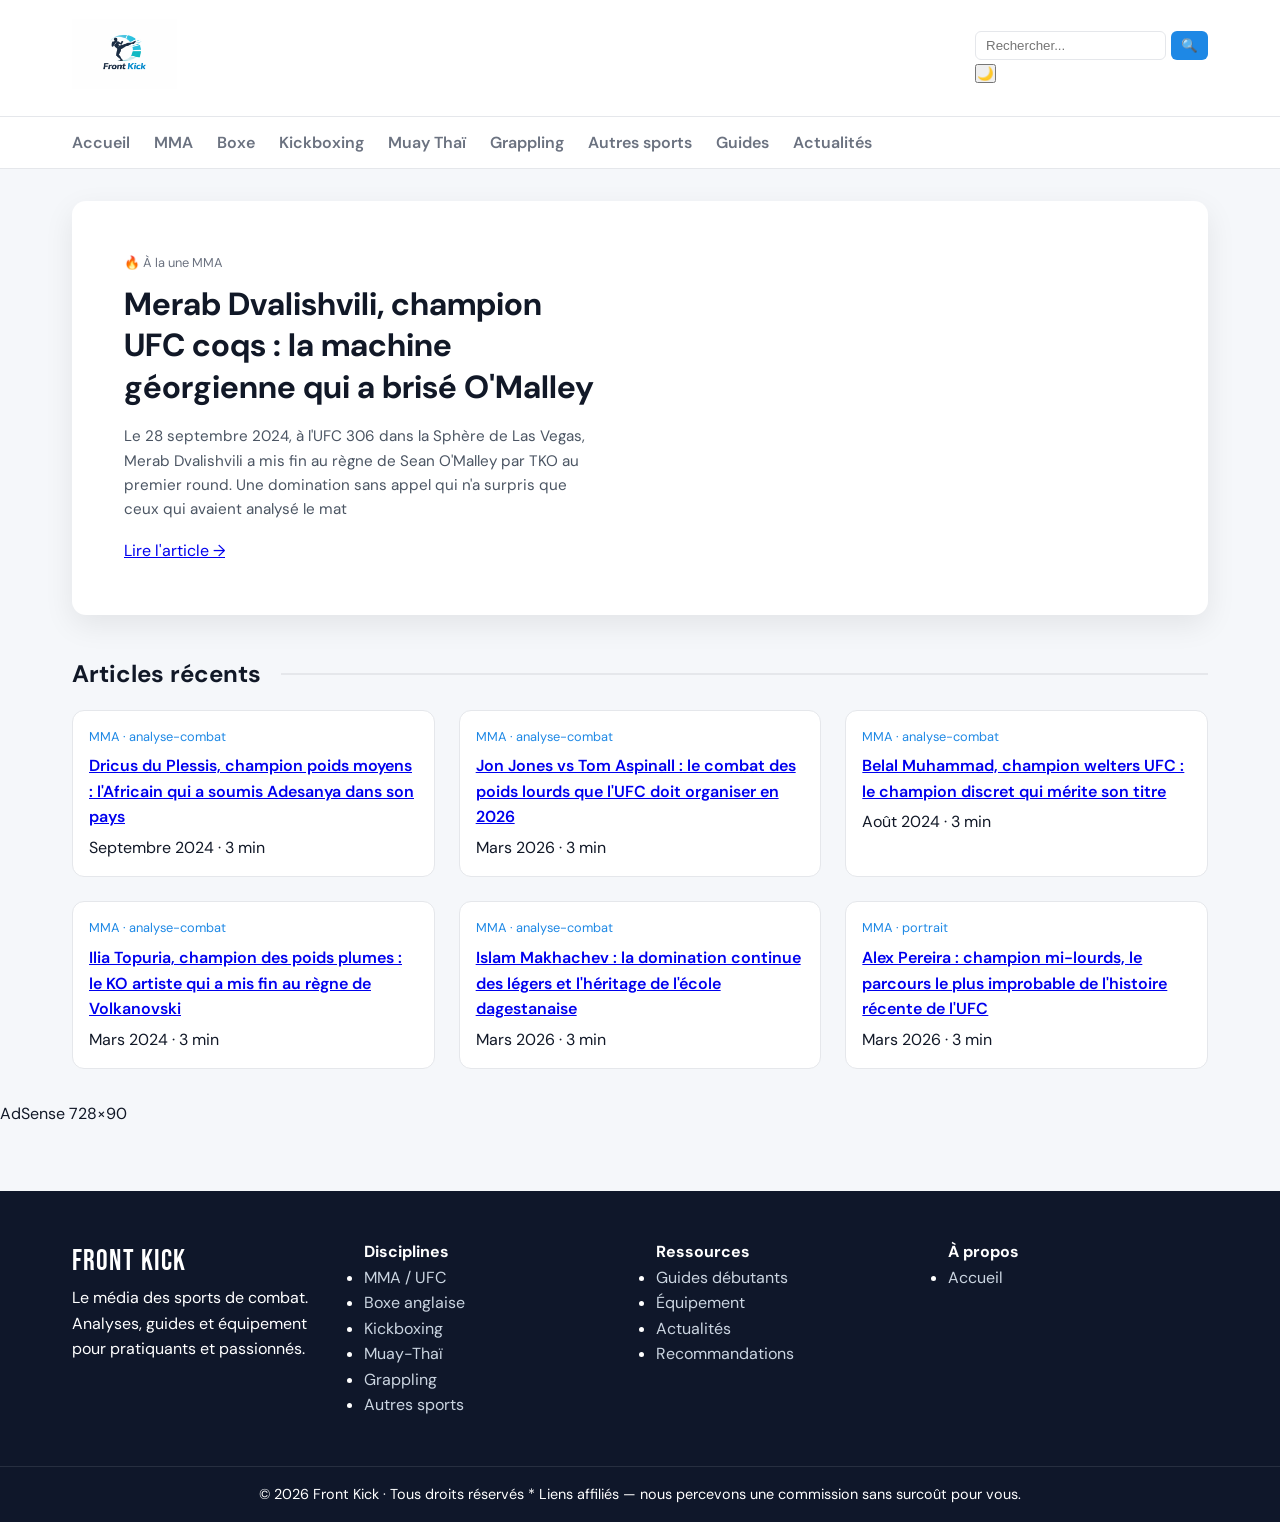
==== commit 67d5a53e: "Update index.html" ====
--- a/index.html
+++ b/index.html
@@ -102,11 +102,6 @@
 
 <!-- ═══════════════════════════════════════
      CHARGEMENT DES DONNÉES
-     Ordre impératif :
-     1. Fichiers articles bruts (dans articles.js)
-     2. data/guides.js
-     3. data/recos.js
-     4. Scripts fonctionnels
 ═══════════════════════════════════════ -->
 <script src="articles.js"></script>
 <script src="data/guides.js"></script>
@@ -118,4 +113,4 @@
 <script src="js/search.js"></script>
 
 </body>
-</html>+</html>
--- a/css/style.css
+++ b/css/style.css
@@ -0,0 +1,418 @@
+/* =========================================
+   FRONT KICK - STYLE MODERNE
+   ========================================= */
+
+:root{
+
+--blue-dark:#0F172A;
+--blue:#1E88E5;
+--blue-light:#38BDF8;
+
+--text:#111827;
+--text-light:#6B7280;
+
+--bg:#F5F7FA;
+--card:#ffffff;
+
+--border:#E5E7EB;
+
+}
+
+/* RESET */
+
+*{
+box-sizing:border-box;
+margin:0;
+padding:0;
+}
+
+body{
+font-family:'DM Sans',sans-serif;
+background:var(--bg);
+color:var(--text);
+line-height:1.6;
+}
+
+/* =========================================
+HEADER
+========================================= */
+
+header{
+background:white;
+border-bottom:1px solid var(--border);
+position:sticky;
+top:0;
+z-index:100;
+}
+
+.header-top{
+display:flex;
+justify-content:space-between;
+align-items:center;
+padding:1.2rem 2rem;
+max-width:1200px;
+margin:auto;
+gap:20px;
+}
+
+.logo img{
+height:70px;
+width:auto;
+}
+
+/* NAV */
+
+.nav-bar{
+border-top:1px solid var(--border);
+}
+
+.nav-inner{
+display:flex;
+gap:1.5rem;
+max-width:1200px;
+margin:auto;
+padding:0.8rem 2rem;
+}
+
+.nav-link{
+text-decoration:none;
+font-weight:600;
+color:var(--text-light);
+}
+
+.nav-link:hover{
+color:var(--blue);
+}
+
+/* SEARCH */
+
+#searchForm{
+display:flex;
+gap:5px;
+}
+
+#searchInput{
+padding:6px 10px;
+border:1px solid var(--border);
+border-radius:6px;
+}
+
+#searchBtn{
+background:var(--blue);
+border:none;
+color:white;
+padding:6px 10px;
+border-radius:6px;
+cursor:pointer;
+}
+
+/* =========================================
+LAYOUT
+========================================= */
+
+#app{
+max-width:1200px;
+margin:auto;
+padding:2rem;
+}
+
+/* =========================================
+FEATURED ARTICLE
+========================================= */
+
+.featured-card{
+display:grid;
+grid-template-columns:1fr 1fr;
+background:var(--card);
+border-radius:12px;
+overflow:hidden;
+box-shadow:0 5px 20px rgba(0,0,0,0.05);
+margin-bottom:2rem;
+}
+
+.featured-body{
+padding:2rem;
+}
+
+.feat-h1{
+font-size:1.8rem;
+margin-bottom:1rem;
+}
+
+.feat-desc{
+color:var(--text-light);
+margin-bottom:1rem;
+}
+
+/* =========================================
+ARTICLE GRID
+========================================= */
+
+.art-grid{
+display:grid;
+grid-template-columns:repeat(auto-fill,minmax(250px,1fr));
+gap:1.5rem;
+margin-top:1rem;
+}
+
+.art-card{
+background:white;
+border-radius:10px;
+overflow:hidden;
+border:1px solid var(--border);
+transition:0.2s;
+}
+
+.art-card:hover{
+transform:translateY(-4px);
+box-shadow:0 6px 18px rgba(0,0,0,0.08);
+}
+
+.art-body{
+padding:1rem;
+}
+
+.art-title-sm{
+font-weight:600;
+margin-bottom:5px;
+}
+
+.art-cat{
+font-size:0.8rem;
+color:var(--blue);
+margin-bottom:6px;
+}
+
+/* =========================================
+LIST PAGE
+========================================= */
+
+.list-item{
+display:flex;
+align-items:center;
+gap:1rem;
+padding:1rem;
+border-bottom:1px solid var(--border);
+text-decoration:none;
+color:var(--text);
+}
+
+.list-item:hover{
+background:#f9fafb;
+}
+
+.list-num{
+font-weight:bold;
+color:var(--blue);
+}
+
+/* =========================================
+ARTICLE PAGE
+========================================= */
+
+.article-wrap{
+display:grid;
+grid-template-columns:3fr 1fr;
+gap:2rem;
+}
+
+.art-h1{
+font-size:2.2rem;
+margin-bottom:1rem;
+}
+
+.art-lead{
+font-size:1.1rem;
+color:var(--text-light);
+margin-bottom:1rem;
+}
+
+.art-content p{
+margin-bottom:1rem;
+}
+
+.art-content h2{
+margin-top:2rem;
+margin-bottom:1rem;
+}
+
+/* =========================================
+SIDEBAR
+========================================= */
+
+.sidebar-col{
+background:white;
+padding:1rem;
+border-radius:10px;
+border:1px solid var(--border);
+}
+
+/* =========================================
+GUIDES
+========================================= */
+
+.guides-grid{
+display:grid;
+grid-template-columns:repeat(auto-fill,minmax(250px,1fr));
+gap:1.5rem;
+}
+
+.guide-card{
+background:white;
+border-radius:10px;
+overflow:hidden;
+border:1px solid var(--border);
+transition:0.2s;
+}
+
+.guide-card:hover{
+transform:translateY(-3px);
+}
+
+/* =========================================
+FOOTER
+========================================= */
+
+footer{
+margin-top:4rem;
+background:var(--blue-dark);
+color:white;
+}
+
+.footer-inner{
+max-width:1200px;
+margin:auto;
+padding:3rem 2rem;
+display:grid;
+grid-template-columns:repeat(auto-fit,minmax(200px,1fr));
+gap:2rem;
+}
+
+.footer-inner a{
+color:#cbd5e1;
+text-decoration:none;
+}
+
+.footer-inner a:hover{
+color:white;
+}
+
+.footer-bottom{
+border-top:1px solid rgba(255,255,255,0.1);
+padding:1rem 2rem;
+text-align:center;
+font-size:0.9rem;
+}
+
+/* =========================================
+RESPONSIVE
+========================================= */
+
+@media(max-width:900px){
+
+.featured-card{
+grid-template-columns:1fr;
+}
+
+.article-wrap{
+grid-template-columns:1fr;
+}
+
+.nav-inner{
+overflow-x:auto;
+}
+
+}
+/* ===== FRONT KICK UI IMPROVEMENTS ===== */
+
+.hero{
+margin-bottom:40px;
+}
+
+.featured-card{
+display:grid;
+grid-template-columns:1fr 1fr;
+background:white;
+border-radius:14px;
+overflow:hidden;
+box-shadow:0 10px 30px rgba(0,0,0,0.08);
+padding:20px;
+gap:20px;
+}
+
+.feat-h1{
+font-size:2rem;
+font-weight:700;
+line-height:1.3;
+}
+
+.feat-meta{
+font-size:0.8rem;
+color:#6B7280;
+margin-bottom:10px;
+}
+
+.feat-desc{
+font-size:0.95rem;
+color:#4B5563;
+}
+
+.art-grid{
+display:grid;
+grid-template-columns:repeat(auto-fill,minmax(280px,1fr));
+gap:24px;
+}
+
+.art-card{
+border-radius:12px;
+border:1px solid #E5E7EB;
+background:white;
+overflow:hidden;
+transition:all .2s ease;
+}
+
+.art-card:hover{
+transform:translateY(-5px);
+box-shadow:0 10px 25px rgba(0,0,0,0.1);
+}
+
+.art-thumb{
+height:140px;
+background:linear-gradient(135deg,#0F172A,#1E88E5);
+display:flex;
+align-items:center;
+justify-content:center;
+color:white;
+font-size:2rem;
+}
+
+.sec-bar{
+display:flex;
+align-items:center;
+gap:20px;
+margin-bottom:15px;
+}
+
+.sec-bar h2{
+font-size:1.5rem;
+font-weight:700;
+}
+
+.sec-line{
+flex:1;
+height:2px;
+background:#E5E7EB;
+}
+
+.sport-hub-card{
+border:1px solid #E5E7EB;
+border-radius:12px;
+padding:18px;
+background:white;
+transition:0.2s;
+}
+
+.sport-hub-card:hover{
+transform:translateY(-3px);
+box-shadow:0 6px 20px rgba(0,0,0,0.08);
+}
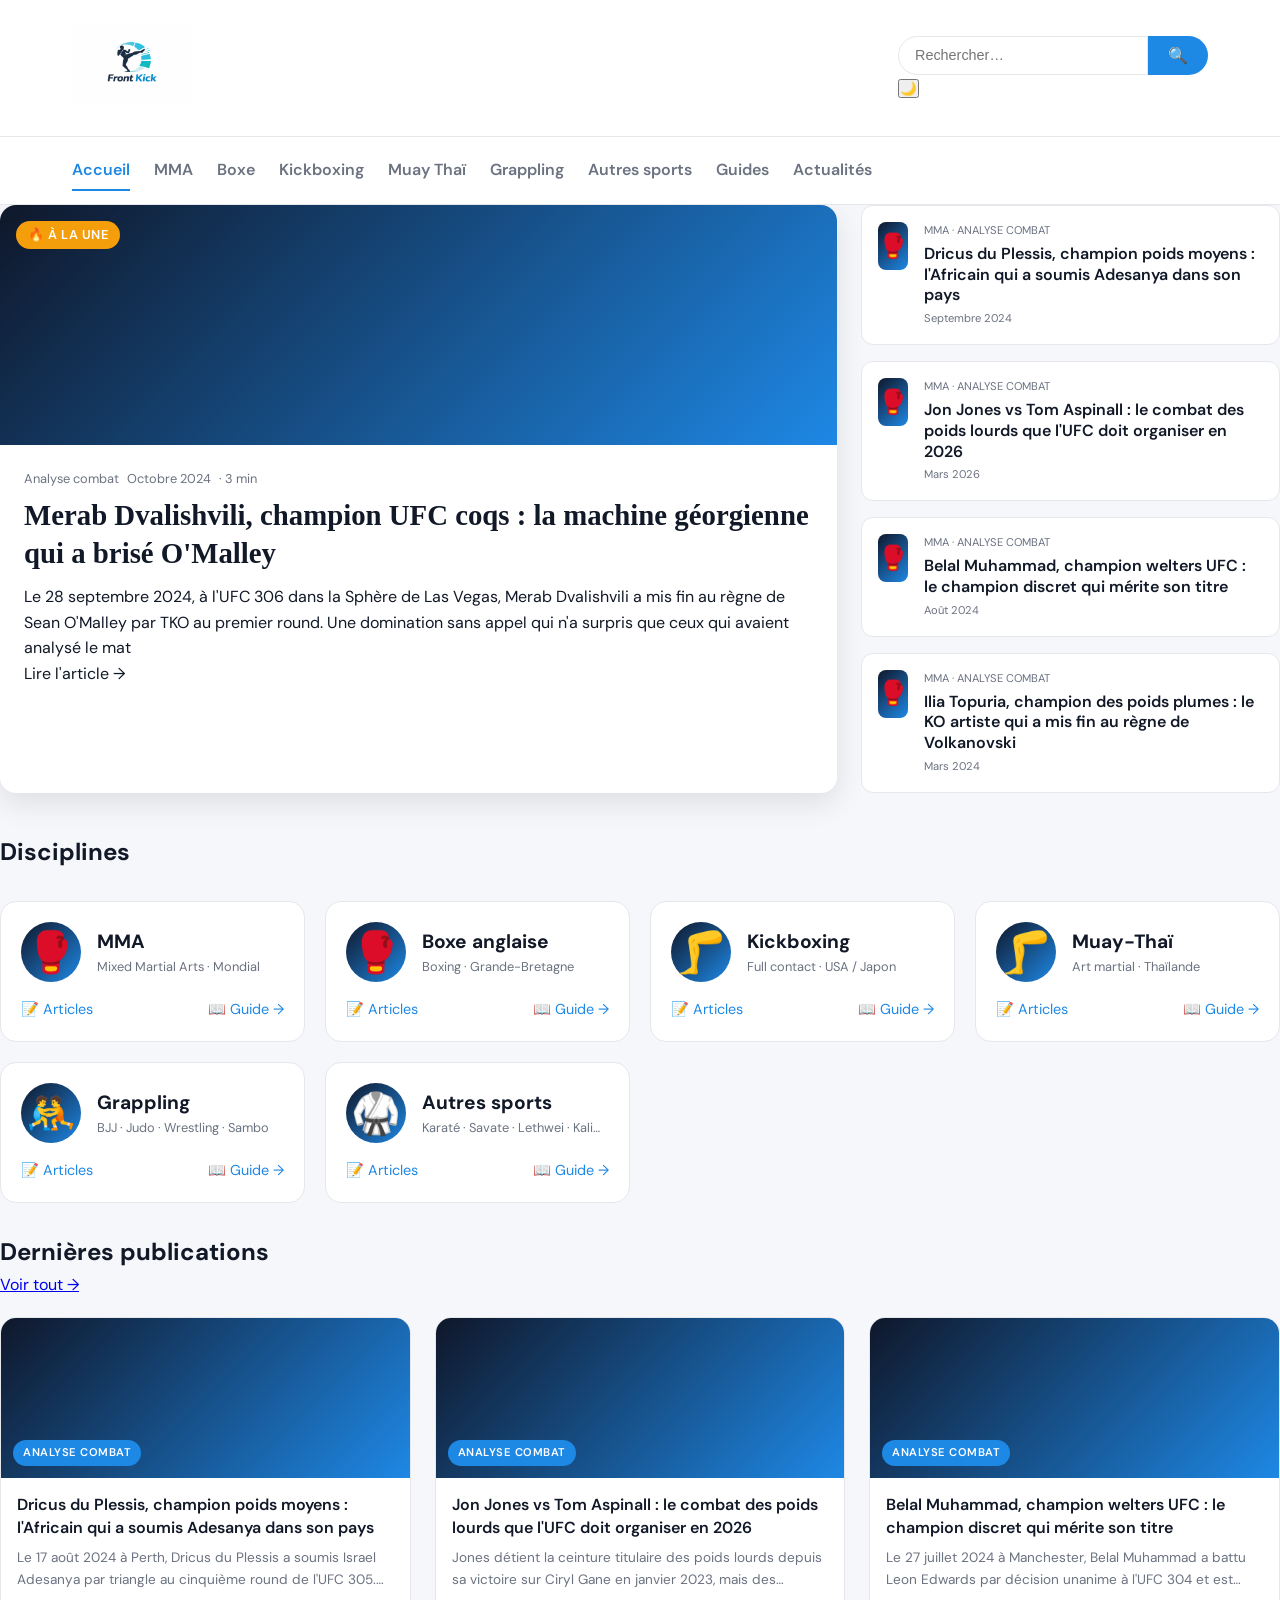
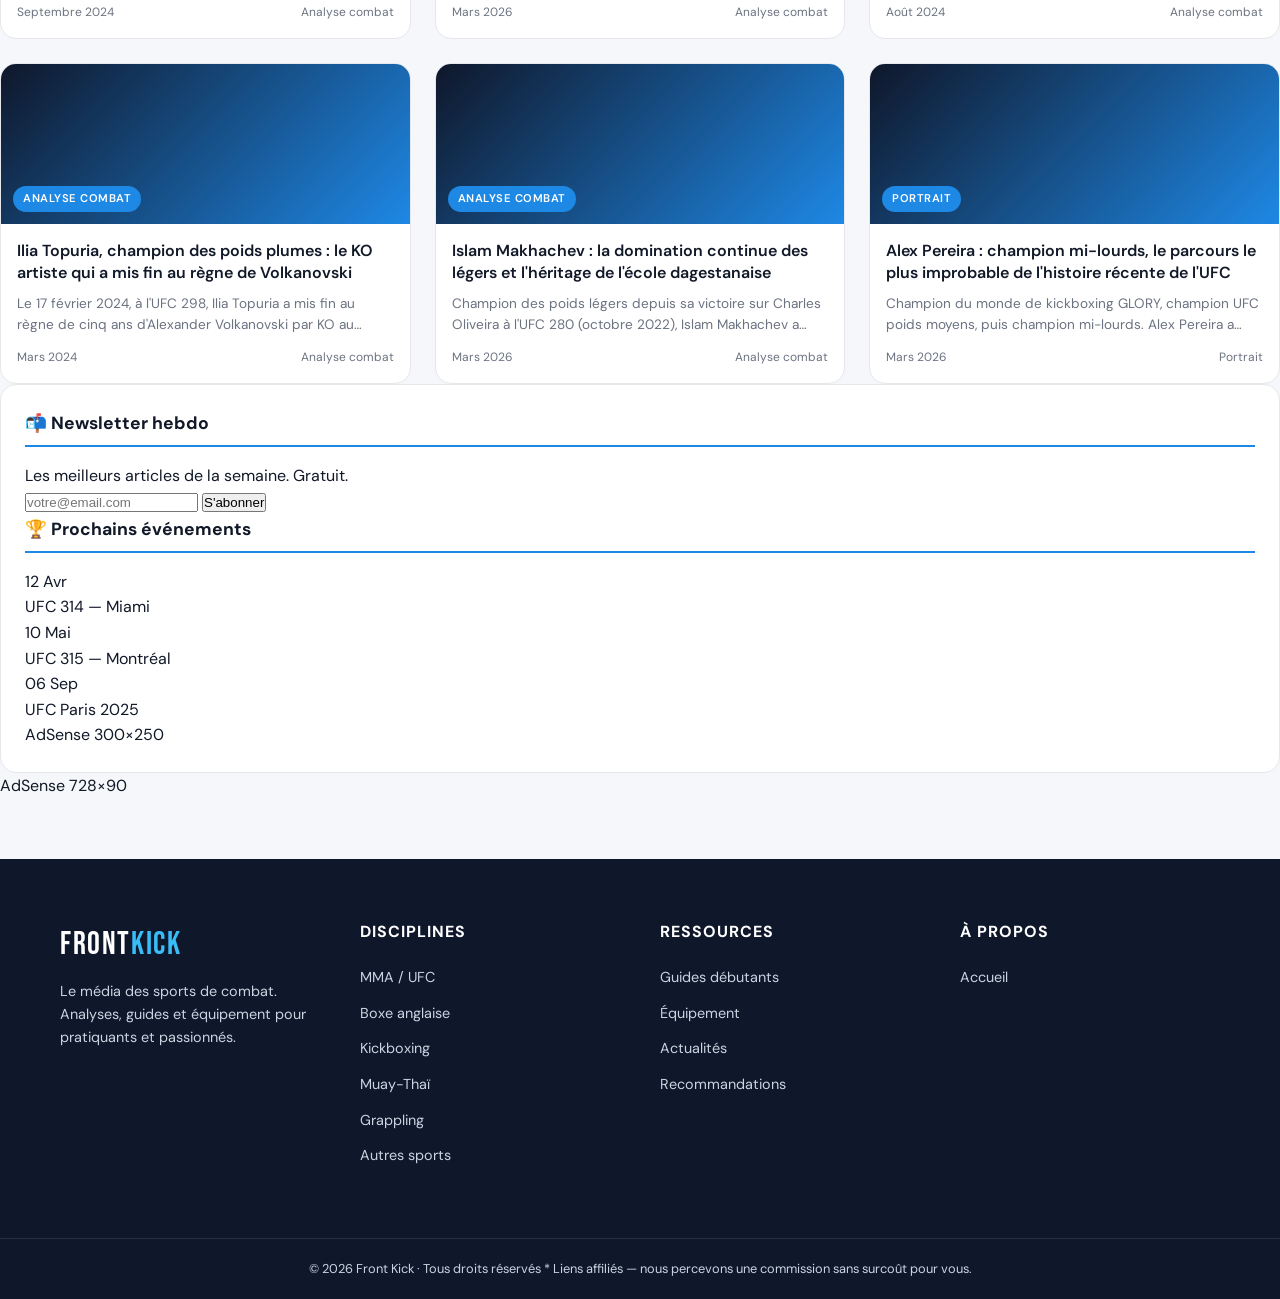
==== commit ec81ee3e: "Update index.html" ====
--- a/index.html
+++ b/index.html
@@ -5,9 +5,13 @@
   <meta name="viewport" content="width=device-width,initial-scale=1.0"/>
   <title>Front Kick — Le Média des Sports de Combat</title>
   <meta name="description" content="Guides, analyses et actualités sur tous les sports de combat : MMA, boxe, kickboxing, muay thaï et arts martiaux."/>
+  <meta name="theme-color" content="#0F172A"/>
+
+  <!-- Fonts -->
   <link rel="preconnect" href="https://fonts.googleapis.com">
   <link rel="preconnect" href="https://fonts.gstatic.com" crossorigin>
   <link href="https://fonts.googleapis.com/css2?family=Bebas+Neue&family=DM+Sans:ital,wght@0,300;0,400;0,500;0,700;1,400&family=DM+Serif+Display:ital@0;1&family=Barlow+Condensed:wght@600;700&display=swap" rel="stylesheet">
+
   <link rel="stylesheet" href="css/style.css">
 </head>
 <body>
@@ -21,16 +25,15 @@
       <img src="images/frontkick-logo.png" alt="Front Kick">
     </a>
     <div class="header-actions">
-      <!-- Barre de recherche -->
       <form id="searchForm">
-        <input type="text" id="searchInput" placeholder="Rechercher..." aria-label="Rechercher un article">
+        <input type="text" id="searchInput" placeholder="Rechercher…" aria-label="Rechercher un article">
         <button type="submit" id="searchBtn" aria-label="Lancer la recherche">🔍</button>
       </form>
-      <!-- Bouton mode sombre -->
       <button id="darkModeToggle" aria-label="Basculer mode sombre">🌙</button>
     </div>
   </div>
-  <nav class="nav-bar">
+
+  <nav class="nav-bar" role="navigation" aria-label="Navigation principale">
     <div class="nav-inner">
       <a href="#/"                class="nav-link" data-page="home">Accueil</a>
       <a href="#/mma"             class="nav-link" data-page="mma">MMA</a>
@@ -45,15 +48,15 @@
   </nav>
 </header>
 
-<div class="hero-accent-band"></div>
+<div class="hero-accent-band" role="presentation"></div>
 
-<!-- Spinner de chargement global -->
-<div id="global-loader" class="loader" style="display:none;"></div>
+<!-- Spinner de chargement -->
+<div id="global-loader" class="loader" style="display:none;" role="progressbar" aria-label="Chargement…"></div>
 
 <!-- ═══════════════════════════════════════
      APP CONTAINER
 ═══════════════════════════════════════ -->
-<div id="app"></div>
+<div id="app" role="main"></div>
 
 <!-- ═══════════════════════════════════════
      FOOTER
@@ -61,10 +64,13 @@
 <div class="footer-ad">
   <div class="ad-slot ad-leader">AdSense 728×90</div>
 </div>
-<footer>
+
+<footer role="contentinfo">
   <div class="footer-inner">
     <div class="footer-brand">
-      <div style="font-family:'Bebas Neue',sans-serif;font-size:1.8rem;letter-spacing:.04em;color:var(--text-primary)">Front<span style="color:var(--accent-blue)"> Kick</span></div>
+      <div style="font-family:'Bebas Neue',sans-serif;font-size:2rem;letter-spacing:.05em;color:#fff;">
+        Front<span style="color:#38BDF8;">Kick</span>
+      </div>
       <p>Le média des sports de combat.<br>Analyses, guides et équipement pour pratiquants et passionnés.</p>
     </div>
     <div class="footer-col">
@@ -101,7 +107,7 @@
 </footer>
 
 <!-- ═══════════════════════════════════════
-     CHARGEMENT DES DONNÉES
+     SCRIPTS
 ═══════════════════════════════════════ -->
 <script src="articles.js"></script>
 <script src="data/guides.js"></script>
--- a/css/style.css
+++ b/css/style.css
@@ -2,417 +2,570 @@
    FRONT KICK - STYLE MODERNE
    ========================================= */
 
-:root{
-
---blue-dark:#0F172A;
---blue:#1E88E5;
---blue-light:#38BDF8;
-
---text:#111827;
---text-light:#6B7280;
-
---bg:#F5F7FA;
---card:#ffffff;
-
---border:#E5E7EB;
-
+:root {
+  --blue-dark: #0F172A;
+  --blue: #1E88E5;
+  --blue-light: #38BDF8;
+  --text: #111827;
+  --text-light: #6B7280;
+  --bg: #F5F7FA;
+  --card: #ffffff;
+  --border: #E5E7EB;
+  --accent-gold: #f59e0b;
 }
 
 /* RESET */
-
-*{
-box-sizing:border-box;
-margin:0;
-padding:0;
-}
-
-body{
-font-family:'DM Sans',sans-serif;
-background:var(--bg);
-color:var(--text);
-line-height:1.6;
-}
-
-/* =========================================
-HEADER
-========================================= */
-
-header{
-background:white;
-border-bottom:1px solid var(--border);
-position:sticky;
-top:0;
-z-index:100;
-}
-
-.header-top{
-display:flex;
-justify-content:space-between;
-align-items:center;
-padding:1.2rem 2rem;
-max-width:1200px;
-margin:auto;
-gap:20px;
-}
-
-.logo img{
-height:70px;
-width:auto;
-}
-
-/* NAV */
-
-.nav-bar{
-border-top:1px solid var(--border);
-}
-
-.nav-inner{
-display:flex;
-gap:1.5rem;
-max-width:1200px;
-margin:auto;
-padding:0.8rem 2rem;
-}
-
-.nav-link{
-text-decoration:none;
-font-weight:600;
-color:var(--text-light);
-}
-
-.nav-link:hover{
-color:var(--blue);
-}
-
-/* SEARCH */
-
-#searchForm{
-display:flex;
-gap:5px;
-}
-
-#searchInput{
-padding:6px 10px;
-border:1px solid var(--border);
-border-radius:6px;
-}
-
-#searchBtn{
-background:var(--blue);
-border:none;
-color:white;
-padding:6px 10px;
-border-radius:6px;
-cursor:pointer;
-}
-
-/* =========================================
-LAYOUT
-========================================= */
-
-#app{
-max-width:1200px;
-margin:auto;
-padding:2rem;
-}
-
-/* =========================================
-FEATURED ARTICLE
-========================================= */
-
-.featured-card{
-display:grid;
-grid-template-columns:1fr 1fr;
-background:var(--card);
-border-radius:12px;
-overflow:hidden;
-box-shadow:0 5px 20px rgba(0,0,0,0.05);
-margin-bottom:2rem;
-}
-
-.featured-body{
-padding:2rem;
-}
-
-.feat-h1{
-font-size:1.8rem;
-margin-bottom:1rem;
-}
-
-.feat-desc{
-color:var(--text-light);
-margin-bottom:1rem;
-}
-
-/* =========================================
-ARTICLE GRID
-========================================= */
-
-.art-grid{
-display:grid;
-grid-template-columns:repeat(auto-fill,minmax(250px,1fr));
-gap:1.5rem;
-margin-top:1rem;
-}
-
-.art-card{
-background:white;
-border-radius:10px;
-overflow:hidden;
-border:1px solid var(--border);
-transition:0.2s;
-}
-
-.art-card:hover{
-transform:translateY(-4px);
-box-shadow:0 6px 18px rgba(0,0,0,0.08);
-}
-
-.art-body{
-padding:1rem;
-}
-
-.art-title-sm{
-font-weight:600;
-margin-bottom:5px;
-}
-
-.art-cat{
-font-size:0.8rem;
-color:var(--blue);
-margin-bottom:6px;
-}
-
-/* =========================================
-LIST PAGE
-========================================= */
-
-.list-item{
-display:flex;
-align-items:center;
-gap:1rem;
-padding:1rem;
-border-bottom:1px solid var(--border);
-text-decoration:none;
-color:var(--text);
-}
-
-.list-item:hover{
-background:#f9fafb;
-}
-
-.list-num{
-font-weight:bold;
-color:var(--blue);
-}
-
-/* =========================================
-ARTICLE PAGE
-========================================= */
-
-.article-wrap{
-display:grid;
-grid-template-columns:3fr 1fr;
-gap:2rem;
-}
-
-.art-h1{
-font-size:2.2rem;
-margin-bottom:1rem;
-}
-
-.art-lead{
-font-size:1.1rem;
-color:var(--text-light);
-margin-bottom:1rem;
-}
-
-.art-content p{
-margin-bottom:1rem;
-}
-
-.art-content h2{
-margin-top:2rem;
-margin-bottom:1rem;
-}
-
-/* =========================================
-SIDEBAR
-========================================= */
-
-.sidebar-col{
-background:white;
-padding:1rem;
-border-radius:10px;
-border:1px solid var(--border);
-}
-
-/* =========================================
-GUIDES
-========================================= */
-
-.guides-grid{
-display:grid;
-grid-template-columns:repeat(auto-fill,minmax(250px,1fr));
-gap:1.5rem;
-}
-
-.guide-card{
-background:white;
-border-radius:10px;
-overflow:hidden;
-border:1px solid var(--border);
-transition:0.2s;
-}
-
-.guide-card:hover{
-transform:translateY(-3px);
-}
-
-/* =========================================
-FOOTER
-========================================= */
-
-footer{
-margin-top:4rem;
-background:var(--blue-dark);
-color:white;
-}
-
-.footer-inner{
-max-width:1200px;
-margin:auto;
-padding:3rem 2rem;
-display:grid;
-grid-template-columns:repeat(auto-fit,minmax(200px,1fr));
-gap:2rem;
-}
-
-.footer-inner a{
-color:#cbd5e1;
-text-decoration:none;
-}
-
-.footer-inner a:hover{
-color:white;
-}
-
-.footer-bottom{
-border-top:1px solid rgba(255,255,255,0.1);
-padding:1rem 2rem;
-text-align:center;
-font-size:0.9rem;
-}
-
-/* =========================================
-RESPONSIVE
-========================================= */
-
-@media(max-width:900px){
-
-.featured-card{
-grid-template-columns:1fr;
-}
-
-.article-wrap{
-grid-template-columns:1fr;
-}
-
-.nav-inner{
-overflow-x:auto;
-}
-
-}
-/* ===== FRONT KICK UI IMPROVEMENTS ===== */
-
-.hero{
-margin-bottom:40px;
-}
-
-.featured-card{
-display:grid;
-grid-template-columns:1fr 1fr;
-background:white;
-border-radius:14px;
-overflow:hidden;
-box-shadow:0 10px 30px rgba(0,0,0,0.08);
-padding:20px;
-gap:20px;
-}
-
-.feat-h1{
-font-size:2rem;
-font-weight:700;
-line-height:1.3;
-}
-
-.feat-meta{
-font-size:0.8rem;
-color:#6B7280;
-margin-bottom:10px;
-}
-
-.feat-desc{
-font-size:0.95rem;
-color:#4B5563;
-}
-
-.art-grid{
-display:grid;
-grid-template-columns:repeat(auto-fill,minmax(280px,1fr));
-gap:24px;
-}
-
-.art-card{
-border-radius:12px;
-border:1px solid #E5E7EB;
-background:white;
-overflow:hidden;
-transition:all .2s ease;
-}
-
-.art-card:hover{
-transform:translateY(-5px);
-box-shadow:0 10px 25px rgba(0,0,0,0.1);
-}
-
-.art-thumb{
-height:140px;
-background:linear-gradient(135deg,#0F172A,#1E88E5);
-display:flex;
-align-items:center;
-justify-content:center;
-color:white;
-font-size:2rem;
-}
-
-.sec-bar{
-display:flex;
-align-items:center;
-gap:20px;
-margin-bottom:15px;
-}
-
-.sec-bar h2{
-font-size:1.5rem;
-font-weight:700;
-}
-
-.sec-line{
-flex:1;
-height:2px;
-background:#E5E7EB;
-}
-
-.sport-hub-card{
-border:1px solid #E5E7EB;
-border-radius:12px;
-padding:18px;
-background:white;
-transition:0.2s;
-}
-
-.sport-hub-card:hover{
-transform:translateY(-3px);
-box-shadow:0 6px 20px rgba(0,0,0,0.08);
-}
+* {
+  box-sizing: border-box;
+  margin: 0;
+  padding: 0;
+}
+
+body {
+  font-family: 'DM Sans', sans-serif;
+  background: var(--bg);
+  color: var(--text);
+  line-height: 1.6;
+}
+
+/* ===== HEADER ===== */
+header {
+  background: white;
+  border-bottom: 1px solid var(--border);
+  position: sticky;
+  top: 0;
+  z-index: 100;
+}
+
+.header-top {
+  display: flex;
+  justify-content: space-between;
+  align-items: center;
+  padding: 1.5rem 2rem;
+  max-width: 1200px;
+  margin: auto;
+  gap: 20px;
+}
+
+.logo img {
+  height: 80px;
+  width: auto;
+}
+
+#searchForm {
+  display: flex;
+  gap: 0;
+}
+
+#searchInput {
+  padding: 10px 16px;
+  border-radius: 40px 0 0 40px;
+  border: 1px solid var(--border);
+  width: 250px;
+  font-size: 0.9rem;
+  outline: none;
+}
+
+#searchInput:focus {
+  border-color: var(--blue);
+}
+
+#searchBtn {
+  background: var(--blue);
+  border: none;
+  color: white;
+  padding: 10px 20px;
+  border-radius: 0 40px 40px 0;
+  cursor: pointer;
+  font-size: 1rem;
+  transition: background 0.2s;
+}
+
+#searchBtn:hover {
+  background: var(--blue-dark);
+}
+
+.nav-bar {
+  border-top: 1px solid var(--border);
+}
+
+.nav-inner {
+  display: flex;
+  gap: 1.5rem;
+  max-width: 1200px;
+  margin: auto;
+  padding: 0.8rem 2rem;
+}
+
+.nav-link {
+  text-decoration: none;
+  font-weight: 600;
+  color: var(--text-light);
+  padding: 0.5rem 0;
+  position: relative;
+  transition: color 0.2s;
+}
+
+.nav-link:hover {
+  color: var(--blue);
+}
+
+.nav-link.active {
+  color: var(--blue);
+}
+
+.nav-link.active::after {
+  content: '';
+  position: absolute;
+  bottom: 0;
+  left: 0;
+  width: 100%;
+  height: 2px;
+  background: var(--blue);
+}
+
+/* ===== HERO SECTION ===== */
+.hero {
+  display: grid;
+  grid-template-columns: 2fr 1fr;
+  gap: 24px;
+  margin-bottom: 40px;
+}
+
+.featured-card {
+  display: flex;
+  flex-direction: column;
+  background: var(--card);
+  border-radius: 16px;
+  overflow: hidden;
+  box-shadow: 0 10px 30px rgba(0,0,0,0.1);
+  text-decoration: none;
+  color: inherit;
+  transition: transform 0.2s, box-shadow 0.2s;
+}
+
+.featured-card:hover {
+  transform: translateY(-4px);
+  box-shadow: 0 20px 30px rgba(0,0,0,0.15);
+}
+
+.featured-image {
+  height: 240px;
+  background-size: cover;
+  background-position: center;
+  position: relative;
+}
+
+.featured-image .fi-badge {
+  position: absolute;
+  top: 16px;
+  left: 16px;
+  background: var(--accent-gold);
+  color: white;
+  padding: 4px 12px;
+  border-radius: 20px;
+  font-size: 0.8rem;
+  font-weight: 600;
+  text-transform: uppercase;
+  letter-spacing: 0.5px;
+}
+
+.featured-body {
+  padding: 24px;
+}
+
+.featured-body .feat-meta {
+  display: flex;
+  gap: 8px;
+  font-size: 0.8rem;
+  color: var(--text-light);
+  margin-bottom: 8px;
+}
+
+.featured-body .feat-h1 {
+  font-size: 1.8rem;
+  margin-bottom: 12px;
+  line-height: 1.3;
+  font-family: 'DM Serif Display', serif;
+}
+
+.hero-sidebar {
+  display: flex;
+  flex-direction: column;
+  gap: 16px;
+}
+
+.mini-card {
+  display: flex;
+  gap: 16px;
+  background: var(--card);
+  border-radius: 12px;
+  padding: 16px;
+  text-decoration: none;
+  color: inherit;
+  border: 1px solid var(--border);
+  transition: box-shadow 0.2s, transform 0.2s;
+}
+
+.mini-card:hover {
+  box-shadow: 0 4px 12px rgba(0,0,0,0.1);
+  transform: translateY(-2px);
+}
+
+.mini-icon {
+  width: 48px;
+  height: 48px;
+  background: linear-gradient(135deg, var(--blue-dark), var(--blue));
+  border-radius: 8px;
+  display: flex;
+  align-items: center;
+  justify-content: center;
+  font-size: 1.5rem;
+  color: white;
+}
+
+.mini-cat {
+  font-size: 0.7rem;
+  color: var(--text-light);
+  text-transform: uppercase;
+}
+
+.mini-title {
+  font-weight: 600;
+  margin: 4px 0;
+  line-height: 1.3;
+}
+
+.mini-date {
+  font-size: 0.7rem;
+  color: var(--text-light);
+}
+
+/* ===== SPORTS HUB ===== */
+.sports-hub {
+  display: grid;
+  grid-template-columns: repeat(auto-fit, minmax(280px, 1fr));
+  gap: 20px;
+  margin: 30px 0;
+}
+
+.sport-hub-card {
+  background: var(--card);
+  border-radius: 16px;
+  padding: 20px;
+  border: 1px solid var(--border);
+  transition: transform 0.2s, box-shadow 0.2s;
+  text-decoration: none;
+  color: inherit;
+}
+
+.sport-hub-card:hover {
+  transform: translateY(-4px);
+  box-shadow: 0 10px 25px rgba(0,0,0,0.1);
+}
+
+.sport-hub-top {
+  display: flex;
+  align-items: center;
+  gap: 16px;
+  margin-bottom: 16px;
+}
+
+.sport-emoji {
+  font-size: 2.5rem;
+  width: 60px;
+  height: 60px;
+  background: linear-gradient(135deg, var(--blue-dark), var(--blue));
+  border-radius: 50%;
+  display: flex;
+  align-items: center;
+  justify-content: center;
+  color: white;
+}
+
+.sport-name {
+  font-weight: 700;
+  font-size: 1.2rem;
+}
+
+.sport-origin {
+  font-size: 0.8rem;
+  color: var(--text-light);
+}
+
+.sport-links {
+  display: flex;
+  justify-content: space-between;
+  font-size: 0.9rem;
+}
+
+.sport-link {
+  display: flex;
+  align-items: center;
+  gap: 4px;
+  color: var(--blue);
+}
+
+/* ===== ARTICLE GRID ===== */
+.art-grid, .list-grid {
+  display: grid;
+  grid-template-columns: repeat(3, 1fr);
+  gap: 24px;
+  margin-top: 20px;
+}
+
+@media (max-width: 900px) {
+  .art-grid, .list-grid {
+    grid-template-columns: repeat(2, 1fr);
+  }
+  .hero {
+    grid-template-columns: 1fr;
+  }
+}
+
+@media (max-width: 600px) {
+  .art-grid, .list-grid {
+    grid-template-columns: 1fr;
+  }
+}
+
+.art-card {
+  background: var(--card);
+  border-radius: 16px;
+  overflow: hidden;
+  border: 1px solid var(--border);
+  transition: transform 0.2s, box-shadow 0.2s;
+  text-decoration: none;
+  color: inherit;
+  display: flex;
+  flex-direction: column;
+}
+
+.art-card:hover {
+  transform: translateY(-6px);
+  box-shadow: 0 12px 28px rgba(0,0,0,0.15);
+}
+
+.art-image {
+  height: 160px;
+  background-size: cover;
+  background-position: center;
+  position: relative;
+}
+
+.art-image .art-cat-tag {
+  position: absolute;
+  bottom: 12px;
+  left: 12px;
+  background: var(--blue);
+  color: white;
+  padding: 4px 10px;
+  border-radius: 20px;
+  font-size: 0.7rem;
+  font-weight: 600;
+  text-transform: uppercase;
+  letter-spacing: 0.5px;
+}
+
+.art-body {
+  padding: 16px;
+  flex: 1;
+  display: flex;
+  flex-direction: column;
+}
+
+.art-title-sm {
+  font-weight: 600;
+  font-size: 1rem;
+  margin-bottom: 8px;
+  line-height: 1.4;
+}
+
+.art-excerpt {
+  font-size: 0.85rem;
+  color: var(--text-light);
+  margin-bottom: 12px;
+  display: -webkit-box;
+  -webkit-line-clamp: 2;
+  -webkit-box-orient: vertical;
+  overflow: hidden;
+}
+
+.art-foot {
+  display: flex;
+  justify-content: space-between;
+  align-items: center;
+  margin-top: auto;
+  font-size: 0.75rem;
+  color: var(--text-light);
+}
+
+/* ===== ARTICLE PAGE ===== */
+.article-wrap {
+  max-width: 1200px;
+  margin: 0 auto;
+  display: grid;
+  grid-template-columns: 1fr 300px;
+  gap: 40px;
+}
+
+.art-main {
+  max-width: 800px;
+}
+
+.art-h1 {
+  font-size: 2.5rem;
+  line-height: 1.2;
+  margin-bottom: 20px;
+  font-family: 'DM Serif Display', serif;
+}
+
+.art-lead {
+  font-size: 1.2rem;
+  color: var(--text-light);
+  margin-bottom: 20px;
+}
+
+.art-meta-row {
+  display: flex;
+  gap: 20px;
+  font-size: 0.9rem;
+  color: var(--text-light);
+  margin-bottom: 30px;
+  padding-bottom: 20px;
+  border-bottom: 1px solid var(--border);
+}
+
+.art-content {
+  font-size: 1.1rem;
+  line-height: 1.7;
+}
+
+.art-content p {
+  margin-bottom: 1.5rem;
+}
+
+.art-content h2 {
+  font-size: 1.8rem;
+  margin: 2rem 0 1rem;
+}
+
+.art-content h3 {
+  font-size: 1.4rem;
+  margin: 1.5rem 0 1rem;
+}
+
+/* ===== SIDEBAR ===== */
+.sidebar-col, .art-sidebar {
+  background: var(--card);
+  border-radius: 16px;
+  padding: 24px;
+  border: 1px solid var(--border);
+  height: fit-content;
+}
+
+.widget-head {
+  font-weight: 700;
+  font-size: 1.1rem;
+  margin-bottom: 16px;
+  padding-bottom: 8px;
+  border-bottom: 2px solid var(--blue);
+}
+
+/* ===== FOOTER ===== */
+footer {
+  background: var(--blue-dark);
+  color: white;
+  margin-top: 60px;
+}
+
+.footer-inner {
+  display: grid;
+  grid-template-columns: repeat(4, 1fr);
+  gap: 40px;
+  max-width: 1200px;
+  margin: 0 auto;
+  padding: 60px 20px;
+}
+
+.footer-brand p {
+  color: #cbd5e1;
+  font-size: 0.9rem;
+  margin-top: 10px;
+}
+
+.footer-col h4 {
+  font-size: 1rem;
+  margin-bottom: 20px;
+  text-transform: uppercase;
+  letter-spacing: 1px;
+}
+
+.footer-col ul {
+  list-style: none;
+  padding: 0;
+}
+
+.footer-col li {
+  margin-bottom: 10px;
+}
+
+.footer-col a {
+  color: #cbd5e1;
+  text-decoration: none;
+  font-size: 0.9rem;
+  transition: color 0.2s;
+}
+
+.footer-col a:hover {
+  color: white;
+}
+
+.footer-bottom {
+  border-top: 1px solid rgba(255,255,255,0.1);
+  padding: 20px;
+  text-align: center;
+  font-size: 0.8rem;
+  color: #cbd5e1;
+}
+
+/* ===== PLACEHOLDER IMAGE ===== */
+.bg-placeholder {
+  background: linear-gradient(135deg, var(--blue-dark), var(--blue));
+  display: flex;
+  align-items: center;
+  justify-content: center;
+  color: white;
+  font-size: 2rem;
+}
+
+/* ===== FILTER BAR ===== */
+.filter-bar {
+  display: flex;
+  gap: 8px;
+  flex-wrap: wrap;
+  margin: 20px 0;
+}
+
+.filter-btn {
+  background: var(--card);
+  border: 1px solid var(--border);
+  padding: 6px 16px;
+  border-radius: 30px;
+  font-size: 0.85rem;
+  font-weight: 500;
+  cursor: pointer;
+  transition: all 0.2s;
+}
+
+.filter-btn.active {
+  background: var(--blue);
+  color: white;
+  border-color: var(--blue);
+}
+
+.filter-btn:hover {
+  background: var(--blue-light);
+  color: white;
+  border-color: var(--blue-light);
+}
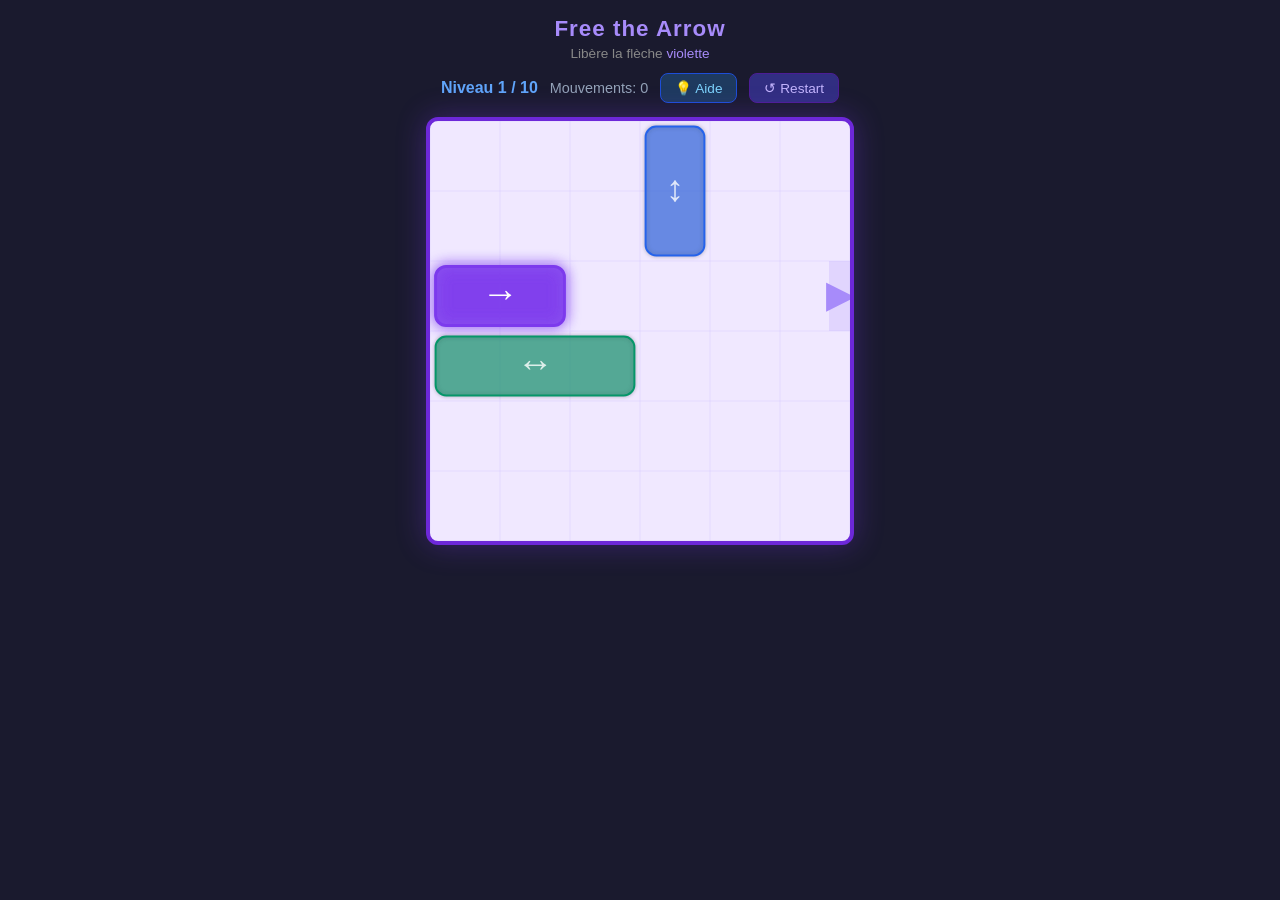
==== commit 01bd9020: "Replace index with puzzle game + add auto GitHub Pages deployment" ====
--- a/index.html
+++ b/index.html
@@ -1,122 +1,242 @@
 <!DOCTYPE html>
 <html lang="fr">
 <head>
-  <meta charset="UTF-8"/>
-  <meta name="viewport" content="width=device-width,initial-scale=1.0"/>
-  <title>Front Kick — Le Média des Sports de Combat</title>
-  <meta name="description" content="Guides, analyses et actualités sur tous les sports de combat : MMA, boxe, kickboxing, muay thaï et arts martiaux."/>
-  <meta name="theme-color" content="#0F172A"/>
-
-  <!-- Fonts -->
-  <link rel="preconnect" href="https://fonts.googleapis.com">
-  <link rel="preconnect" href="https://fonts.gstatic.com" crossorigin>
-  <link href="https://fonts.googleapis.com/css2?family=Bebas+Neue&family=DM+Sans:ital,wght@0,300;0,400;0,500;0,700;1,400&family=DM+Serif+Display:ital@0;1&family=Barlow+Condensed:wght@600;700&display=swap" rel="stylesheet">
-
-  <link rel="stylesheet" href="css/style.css">
+<meta charset="UTF-8">
+<meta name="viewport" content="width=device-width, initial-scale=1.0, user-scalable=no">
+<title>Free the Arrow</title>
+<style>
+  * { box-sizing: border-box; margin: 0; padding: 0; }
+  body {
+    background: #1a1a2e;
+    color: #eee;
+    font-family: 'Segoe UI', sans-serif;
+    display: flex;
+    flex-direction: column;
+    align-items: center;
+    min-height: 100vh;
+    padding: 16px;
+    user-select: none;
+  }
+  h1 { font-size: 1.4rem; margin-bottom: 4px; color: #a78bfa; letter-spacing: 1px; }
+  #subtitle { font-size: 0.85rem; color: #888; margin-bottom: 12px; }
+  #ui-bar {
+    display: flex; gap: 12px; align-items: center;
+    margin-bottom: 14px; flex-wrap: wrap; justify-content: center;
+  }
+  #level-label { font-size: 1rem; font-weight: bold; color: #60a5fa; }
+  #moves-label { font-size: 0.9rem; color: #94a3b8; }
+  button {
+    background: #312e81; color: #c4b5fd; border: 1px solid #4c1d95;
+    border-radius: 8px; padding: 6px 14px; cursor: pointer;
+    font-size: 0.85rem; transition: background 0.2s;
+  }
+  button:hover { background: #4338ca; }
+  #hint-btn { background: #1e3a5f; color: #7dd3fc; border-color: #1d4ed8; }
+  #hint-btn:hover { background: #1d4ed8; }
+  #board-wrap {
+    position: relative; background: #f0e8ff; border-radius: 12px;
+    border: 4px solid #6d28d9; box-shadow: 0 0 30px #7c3aed55;
+    overflow: hidden; touch-action: none;
+  }
+  canvas { display: block; }
+  #msg-overlay {
+    display: none; position: fixed; inset: 0; background: #0009;
+    z-index: 100; align-items: center; justify-content: center;
+    flex-direction: column; gap: 16px;
+  }
+  #msg-overlay.show { display: flex; }
+  #msg-box {
+    background: #1e1b4b; border: 2px solid #7c3aed;
+    border-radius: 16px; padding: 32px 40px; text-align: center;
+  }
+  #msg-title { font-size: 2rem; color: #a78bfa; margin-bottom: 8px; }
+  #msg-sub   { font-size: 1rem; color: #cbd5e1; margin-bottom: 20px; }
+  #level-select {
+    display: flex; flex-wrap: wrap; gap: 8px;
+    justify-content: center; max-width: 400px; margin-bottom: 10px;
+  }
+  .lvl-btn { width: 42px; height: 42px; border-radius: 8px; font-weight: bold; font-size: 0.9rem; padding: 0; }
+  .lvl-btn.completed { background: #065f46; color: #6ee7b7; border-color: #059669; }
+  .lvl-btn.current   { background: #4338ca; color: #e0e7ff; border-color: #818cf8; }
+  #hint-text {
+    font-size: 0.8rem; color: #fbbf24; max-width: 340px;
+    text-align: center; min-height: 1.2em; margin-top: 4px;
+  }
+</style>
 </head>
 <body>
-
-<!-- ═══════════════════════════════════════
-     HEADER — NAVIGATION
-═══════════════════════════════════════ -->
-<header>
-  <div class="header-top">
-    <a href="#/" class="logo">
-      <img src="images/frontkick-logo.png" alt="Front Kick">
-    </a>
-    <div class="header-actions">
-      <form id="searchForm">
-        <input type="text" id="searchInput" placeholder="Rechercher…" aria-label="Rechercher un article">
-        <button type="submit" id="searchBtn" aria-label="Lancer la recherche">🔍</button>
-      </form>
-      <button id="darkModeToggle" aria-label="Basculer mode sombre">🌙</button>
-    </div>
+<h1>Free the Arrow</h1>
+<p id="subtitle">Libère la flèche <span style="color:#a78bfa">violette</span></p>
+<div id="ui-bar">
+  <span id="level-label">Niveau 1</span>
+  <span id="moves-label">Mouvements: 0</span>
+  <button id="hint-btn">💡 Aide</button>
+  <button id="reset-btn">↺ Restart</button>
+</div>
+<div id="board-wrap"><canvas id="canvas"></canvas></div>
+<p id="hint-text"></p>
+<div id="msg-overlay">
+  <div id="msg-box">
+    <div id="msg-title"></div>
+    <div id="msg-sub"></div>
+    <div id="level-select"></div>
+    <button id="next-btn" style="font-size:1rem;padding:10px 28px;">Niveau suivant ▶</button>
   </div>
-
-  <nav class="nav-bar" role="navigation" aria-label="Navigation principale">
-    <div class="nav-inner">
-      <a href="#/"                class="nav-link" data-page="home">Accueil</a>
-      <a href="#/mma"             class="nav-link" data-page="mma">MMA</a>
-      <a href="#/boxe"            class="nav-link" data-page="boxe">Boxe</a>
-      <a href="#/kickboxing"      class="nav-link" data-page="kickboxing">Kickboxing</a>
-      <a href="#/muay-thai"       class="nav-link" data-page="muay-thai">Muay Thaï</a>
-      <a href="#/grappling"       class="nav-link" data-page="grappling">Grappling</a>
-      <a href="#/autres-sports"   class="nav-link" data-page="autres-sports">Autres sports</a>
-      <a href="#/guides"          class="nav-link" data-page="guides">Guides</a>
-      <a href="#/actualites"      class="nav-link" data-page="actualites">Actualités</a>
-    </div>
-  </nav>
-</header>
-
-<div class="hero-accent-band" role="presentation"></div>
-
-<!-- Spinner de chargement -->
-<div id="global-loader" class="loader" style="display:none;" role="progressbar" aria-label="Chargement…"></div>
-
-<!-- ═══════════════════════════════════════
-     APP CONTAINER
-═══════════════════════════════════════ -->
-<div id="app" role="main"></div>
-
-<!-- ═══════════════════════════════════════
-     FOOTER
-═══════════════════════════════════════ -->
-<div class="footer-ad">
-  <div class="ad-slot ad-leader">AdSense 728×90</div>
 </div>
-
-<footer role="contentinfo">
-  <div class="footer-inner">
-    <div class="footer-brand">
-      <div style="font-family:'Bebas Neue',sans-serif;font-size:2rem;letter-spacing:.05em;color:#fff;">
-        Front<span style="color:#38BDF8;">Kick</span>
-      </div>
-      <p>Le média des sports de combat.<br>Analyses, guides et équipement pour pratiquants et passionnés.</p>
-    </div>
-    <div class="footer-col">
-      <h4>Disciplines</h4>
-      <ul>
-        <li><a href="#/mma">MMA / UFC</a></li>
-        <li><a href="#/boxe">Boxe anglaise</a></li>
-        <li><a href="#/kickboxing">Kickboxing</a></li>
-        <li><a href="#/muay-thai">Muay-Thaï</a></li>
-        <li><a href="#/grappling">Grappling</a></li>
-        <li><a href="#/autres-sports">Autres sports</a></li>
-      </ul>
-    </div>
-    <div class="footer-col">
-      <h4>Ressources</h4>
-      <ul>
-        <li><a href="#/guides">Guides débutants</a></li>
-        <li><a href="#/equipement">Équipement</a></li>
-        <li><a href="#/actualites">Actualités</a></li>
-        <li><a href="#/recommandations">Recommandations</a></li>
-      </ul>
-    </div>
-    <div class="footer-col">
-      <h4>À propos</h4>
-      <ul>
-        <li><a href="#/">Accueil</a></li>
-      </ul>
-    </div>
-  </div>
-  <div class="footer-bottom">
-    <span>© 2026 Front Kick · Tous droits réservés</span>
-    <span>* Liens affiliés — nous percevons une commission sans surcoût pour vous.</span>
-  </div>
-</footer>
-
-<!-- ═══════════════════════════════════════
-     SCRIPTS
-═══════════════════════════════════════ -->
-<script src="articles.js"></script>
-<script src="data/guides.js"></script>
-<script src="data/recos.js"></script>
-<script src="js/utils.js"></script>
-<script src="js/pages.js"></script>
-<script src="js/router.js"></script>
-<script src="js/theme.js"></script>
-<script src="js/search.js"></script>
-
+<script>
+const COLS=6,ROWS=6;let CELL;
+const LEVELS=[
+  {exitRow:2,pieces:[{id:0,r:2,c:0,len:2,dir:'H',target:true},{id:1,r:0,c:3,len:2,dir:'V'},{id:2,r:3,c:0,len:3,dir:'H'}]},
+  {exitRow:2,pieces:[{id:0,r:2,c:1,len:2,dir:'H',target:true},{id:1,r:0,c:3,len:3,dir:'V'},{id:2,r:2,c:3,len:2,dir:'V'},{id:3,r:4,c:0,len:3,dir:'H'}]},
+  {exitRow:2,pieces:[{id:0,r:2,c:0,len:2,dir:'H',target:true},{id:1,r:0,c:2,len:2,dir:'V'},{id:2,r:2,c:2,len:2,dir:'V'},{id:3,r:1,c:3,len:3,dir:'H'},{id:4,r:4,c:2,len:2,dir:'H'}]},
+  {exitRow:2,pieces:[{id:0,r:2,c:0,len:2,dir:'H',target:true},{id:1,r:0,c:2,len:3,dir:'V'},{id:2,r:0,c:3,len:2,dir:'H'},{id:3,r:1,c:4,len:3,dir:'V'},{id:4,r:2,c:3,len:2,dir:'H'},{id:5,r:4,c:0,len:2,dir:'H'}]},
+  {exitRow:2,pieces:[{id:0,r:2,c:0,len:2,dir:'H',target:true},{id:1,r:0,c:2,len:2,dir:'V'},{id:2,r:2,c:2,len:2,dir:'V'},{id:3,r:0,c:3,len:3,dir:'H'},{id:4,r:1,c:5,len:3,dir:'V'},{id:5,r:3,c:3,len:2,dir:'H'},{id:6,r:4,c:1,len:2,dir:'H'}]},
+  {exitRow:2,pieces:[{id:0,r:2,c:1,len:2,dir:'H',target:true},{id:1,r:0,c:1,len:2,dir:'V'},{id:2,r:0,c:3,len:3,dir:'V'},{id:3,r:1,c:4,len:2,dir:'H'},{id:4,r:2,c:3,len:2,dir:'H'},{id:5,r:3,c:0,len:3,dir:'H'},{id:6,r:4,c:3,len:2,dir:'V'}]},
+  {exitRow:2,pieces:[{id:0,r:2,c:0,len:2,dir:'H',target:true},{id:1,r:0,c:2,len:2,dir:'V'},{id:2,r:2,c:2,len:3,dir:'V'},{id:3,r:0,c:3,len:2,dir:'H'},{id:4,r:1,c:4,len:2,dir:'V'},{id:5,r:0,c:5,len:3,dir:'V'},{id:6,r:3,c:3,len:3,dir:'H'},{id:7,r:5,c:0,len:3,dir:'H'}]},
+  {exitRow:2,pieces:[{id:0,r:2,c:0,len:2,dir:'H',target:true},{id:1,r:0,c:0,len:2,dir:'V'},{id:2,r:0,c:2,len:3,dir:'H'},{id:3,r:0,c:5,len:3,dir:'V'},{id:4,r:1,c:1,len:2,dir:'V'},{id:5,r:2,c:2,len:2,dir:'V'},{id:6,r:2,c:4,len:3,dir:'V'},{id:7,r:3,c:2,len:3,dir:'H'},{id:8,r:5,c:0,len:2,dir:'H'}]},
+  {exitRow:2,pieces:[{id:0,r:2,c:0,len:2,dir:'H',target:true},{id:1,r:0,c:0,len:3,dir:'H'},{id:2,r:0,c:3,len:2,dir:'V'},{id:3,r:0,c:4,len:2,dir:'H'},{id:4,r:1,c:2,len:2,dir:'V'},{id:5,r:1,c:5,len:2,dir:'V'},{id:6,r:2,c:2,len:2,dir:'H'},{id:7,r:3,c:1,len:3,dir:'V'},{id:8,r:3,c:4,len:2,dir:'H'},{id:9,r:4,c:4,len:2,dir:'V'},{id:10,r:5,c:0,len:3,dir:'H'}]},
+  {exitRow:2,pieces:[{id:0,r:2,c:0,len:2,dir:'H',target:true},{id:1,r:0,c:0,len:2,dir:'V'},{id:2,r:0,c:2,len:2,dir:'H'},{id:3,r:0,c:4,len:2,dir:'V'},{id:4,r:1,c:1,len:2,dir:'H'},{id:5,r:1,c:3,len:2,dir:'V'},{id:6,r:1,c:5,len:2,dir:'V'},{id:7,r:2,c:2,len:2,dir:'V'},{id:8,r:2,c:4,len:2,dir:'H'},{id:9,r:3,c:0,len:3,dir:'H'},{id:10,r:3,c:3,len:3,dir:'H'},{id:11,r:4,c:1,len:2,dir:'V'},{id:12,r:4,c:4,len:2,dir:'V'},{id:13,r:5,c:0,len:2,dir:'H'},{id:14,r:5,c:3,len:3,dir:'H'}]}
+];
+const COLORS=['#7c3aed','#2563eb','#059669','#dc2626','#d97706','#0891b2','#7c3aed','#be185d','#4f46e5','#047857','#b45309','#1d4ed8','#9333ea','#065f46','#c2410c','#6d28d9'];
+let currentLevel=0,pieces=[],moves=0,completed=new Set(JSON.parse(localStorage.getItem('fta_completed')||'[]')),hintStep=null,hintTimer=null,drag=null;
+const canvas=document.getElementById('canvas'),ctx=canvas.getContext('2d');
+function computeCell(){const maxW=Math.min(window.innerWidth-40,420),maxH=window.innerHeight-220;CELL=Math.floor(Math.min(maxW,maxH)/COLS);}
+function resizeCanvas(){computeCell();canvas.width=COLS*CELL;canvas.height=ROWS*CELL;}
+function loadLevel(idx){currentLevel=idx;moves=0;hintStep=null;clearHintText();pieces=LEVELS[idx].pieces.map(p=>({...p}));document.getElementById('level-label').textContent=`Niveau ${idx+1} / ${LEVELS.length}`;document.getElementById('moves-label').textContent='Mouvements: 0';draw();}
+function resetLevel(){loadLevel(currentLevel);}
+function draw(){
+  const W=canvas.width,H=canvas.height;ctx.clearRect(0,0,W,H);
+  ctx.strokeStyle='#c4b5fd44';ctx.lineWidth=1;
+  for(let i=0;i<=COLS;i++){ctx.beginPath();ctx.moveTo(i*CELL,0);ctx.lineTo(i*CELL,H);ctx.stroke();}
+  for(let j=0;j<=ROWS;j++){ctx.beginPath();ctx.moveTo(0,j*CELL);ctx.lineTo(W,j*CELL);ctx.stroke();}
+  const er=LEVELS[currentLevel].exitRow;
+  ctx.fillStyle='#a78bfa33';ctx.fillRect(W-CELL*0.3,er*CELL,CELL*0.3,CELL);
+  ctx.fillStyle='#a78bfa';ctx.font=`bold ${CELL*0.5}px sans-serif`;ctx.textAlign='center';
+  ctx.fillText('▶',W-CELL*0.15,er*CELL+CELL*0.65);
+  pieces.forEach(p=>drawPiece(p));
+}
+function drawPiece(p){
+  const PAD=CELL*0.08;let x,y,w,h;
+  if(p.dir==='H'){x=p.c*CELL+PAD;y=p.r*CELL+PAD;w=p.len*CELL-PAD*2;h=CELL-PAD*2;}
+  else{x=p.c*CELL+PAD;y=p.r*CELL+PAD;w=CELL-PAD*2;h=p.len*CELL-PAD*2;}
+  const color=COLORS[p.id%COLORS.length],isT=p.target,isH=hintStep&&hintStep.pieceId===p.id;
+  ctx.shadowColor=isH?'#fbbf24':(isT?'#7c3aed':'#0004');ctx.shadowBlur=isH?18:(isT?14:4);
+  const r=CELL*0.15;ctx.beginPath();rRect(x,y,w,h,r);
+  ctx.fillStyle=isH?'#fbbf2488':color+(isT?'cc':'99');ctx.fill();
+  ctx.strokeStyle=isH?'#fbbf24':color;ctx.lineWidth=isT?3:2;ctx.stroke();
+  ctx.shadowBlur=0;
+  ctx.fillStyle=isT?'#fff':'#ffffffcc';ctx.font=`bold ${Math.min(w,h)*0.63}px sans-serif`;
+  ctx.textAlign='center';ctx.textBaseline='middle';
+  ctx.fillText(isT?'→':(p.dir==='H'?'↔':'↕'),x+w/2,y+h/2);
+  ctx.textBaseline='alphabetic';
+}
+function rRect(x,y,w,h,r){ctx.moveTo(x+r,y);ctx.arcTo(x+w,y,x+w,y+h,r);ctx.arcTo(x+w,y+h,x,y+h,r);ctx.arcTo(x,y+h,x,y,r);ctx.arcTo(x,y,x+w,y,r);ctx.closePath();}
+function buildGrid(ex=-1){
+  const g=Array.from({length:ROWS},()=>new Array(COLS).fill(-1));
+  pieces.forEach(p=>{if(p.id===ex)return;for(let i=0;i<p.len;i++){const r=p.dir==='H'?p.r:p.r+i,c=p.dir==='H'?p.c+i:p.c;if(r>=0&&r<ROWS&&c>=0&&c<COLS)g[r][c]=p.id;}});
+  return g;
+}
+function canMove(p,d){
+  const g=buildGrid(p.id);
+  if(p.dir==='H'){const nc=p.c+d;if(nc<0||nc+p.len-1>=COLS)return false;for(let i=0;i<p.len;i++)if(g[p.r][nc+i]!==-1)return false;}
+  else{const nr=p.r+d;if(nr<0||nr+p.len-1>=ROWS)return false;for(let i=0;i<p.len;i++)if(g[nr+i][p.c]!==-1)return false;}
+  return true;
+}
+function maxDelta(p,s){let d=0;while(canMove(p,d+s))d+=s;return d;}
+function checkWin(){const t=pieces.find(p=>p.target);return t.dir==='H'&&t.r===LEVELS[currentLevel].exitRow&&t.c+t.len>=COLS;}
+function encodeState(s){return s.map(p=>`${p.r},${p.c}`).join('|');}
+function solveHint(){
+  const init=pieces.map(p=>({...p})),er=LEVELS[currentLevel].exitRow;
+  const q=[{state:init,path:[]}],vis=new Set([encodeState(init)]);
+  let it=0;
+  while(q.length&&it<8000){
+    it++;const{state,path}=q.shift();
+    const t=state.find(p=>p.target);
+    if(t.dir==='H'&&t.r===er&&t.c+t.len>=COLS)return path;
+    for(const p of state)for(const sign of[-1,+1]){
+      let d=0;
+      while(true){
+        d+=sign;
+        const ns=state.map(x=>({...x})),pc=ns.find(x=>x.id===p.id);
+        if(pc.dir==='H'){if(pc.c+d<0||pc.c+d+pc.len-1>=COLS)break;}
+        else{if(pc.r+d<0||pc.r+d+pc.len-1>=ROWS)break;}
+        const occ=new Set();
+        ns.forEach(x=>{if(x.id===pc.id)return;for(let i=0;i<x.len;i++){const rr=x.dir==='H'?x.r:x.r+i,cc=x.dir==='H'?x.c+i:x.c;occ.add(`${rr},${cc}`);}});
+        let bl=false;
+        for(let i=0;i<pc.len;i++){const rr=pc.dir==='H'?pc.r:pc.r+d+i,cc=pc.dir==='H'?pc.c+d+i:pc.c;if(occ.has(`${rr},${cc}`)){bl=true;break;}}
+        if(bl)break;
+        if(pc.dir==='H')pc.c=p.c+d;else pc.r=p.r+d;
+        const k=encodeState(ns);
+        if(!vis.has(k)){vis.add(k);q.push({state:ns,path:[...path,{pieceId:p.id,delta:d}]});}
+      }
+    }
+  }
+  return null;
+}
+function showHint(){
+  clearTimeout(hintTimer);const path=solveHint();
+  if(!path||!path.length){showHintText('Félicitations, encore un mouvement !');return;}
+  const step=path[0];hintStep=step;
+  const p=pieces.find(x=>x.id===step.pieceId);
+  const dir=p.dir==='H'?(step.delta>0?'droite':'gauche'):(step.delta>0?'bas':'haut');
+  const label=p.target?'la flèche violette':`la pièce ${step.pieceId+1}`;
+  showHintText(`Déplace ${label} vers le ${dir} (${Math.abs(step.delta)} case${Math.abs(step.delta)>1?'s':''})`);
+  draw();hintTimer=setTimeout(()=>{hintStep=null;draw();clearHintText();},4000);
+}
+function showHintText(t){document.getElementById('hint-text').textContent=t;}
+function clearHintText(){document.getElementById('hint-text').textContent='';}
+function getCell(cx,cy){const r=canvas.getBoundingClientRect();return{c:(cx-r.left)/CELL,r:(cy-r.top)/CELL};}
+function pieceAt(r,c){return pieces.find(p=>p.dir==='H'?Math.floor(r)===p.r&&c>=p.c&&c<p.c+p.len:Math.floor(c)===p.c&&r>=p.r&&r<p.r+p.len);}
+canvas.addEventListener('pointerdown',e=>{
+  e.preventDefault();const pos=getCell(e.clientX,e.clientY),p=pieceAt(pos.r,pos.c);
+  if(!p)return;
+  drag={pieceId:p.id,axis:p.dir,startPos:p.dir==='H'?pos.c:pos.r,startCell:p.dir==='H'?p.c:p.r};
+  canvas.setPointerCapture(e.pointerId);
+});
+canvas.addEventListener('pointermove',e=>{
+  if(!drag)return;e.preventDefault();
+  const pos=getCell(e.clientX,e.clientY),cur=drag.axis==='H'?pos.c:pos.r;
+  const snap=Math.round(cur-drag.startPos),p=pieces.find(x=>x.id===drag.pieceId);
+  const cl=Math.max(maxDelta(p,-1),Math.min(maxDelta(p,+1),snap));
+  if(p.dir==='H')p.c=drag.startCell+cl;else p.r=drag.startCell+cl;
+  draw();
+});
+canvas.addEventListener('pointerup',e=>{
+  if(!drag)return;
+  const p=pieces.find(x=>x.id===drag.pieceId);
+  const nc=p.dir==='H'?p.c:p.r;
+  if(nc!==drag.startCell){
+    moves++;document.getElementById('moves-label').textContent=`Mouvements: ${moves}`;
+    hintStep=null;clearHintText();
+    if(p.dir==='H')p.c=Math.round(p.c);else p.r=Math.round(p.r);
+    if(checkWin()){draw();setTimeout(showWin,300);}
+  }else{if(p.dir==='H')p.c=drag.startCell;else p.r=drag.startCell;}
+  drag=null;draw();
+});
+function showWin(){
+  completed.add(currentLevel);localStorage.setItem('fta_completed',JSON.stringify([...completed]));
+  const ov=document.getElementById('msg-overlay');
+  document.getElementById('msg-title').textContent='🎉 Niveau réussi !';
+  document.getElementById('msg-sub').textContent=`Résolu en ${moves} mouvement${moves>1?'s':''}.`;
+  const nb=document.getElementById('next-btn');
+  if(currentLevel+1>=LEVELS.length){nb.textContent='🏆 Rejouer';nb.onclick=()=>{ov.classList.remove('show');loadLevel(0);};}
+  else{nb.textContent='Niveau suivant ▶';nb.onclick=()=>{ov.classList.remove('show');loadLevel(currentLevel+1);};}
+  buildLevelSelect();ov.classList.add('show');
+}
+function buildLevelSelect(){
+  const sel=document.getElementById('level-select');sel.innerHTML='';
+  LEVELS.forEach((_,i)=>{
+    const b=document.createElement('button');
+    b.className='lvl-btn'+(completed.has(i)?' completed':'')+(i===currentLevel?' current':'');
+    b.textContent=i+1;
+    b.onclick=()=>{document.getElementById('msg-overlay').classList.remove('show');loadLevel(i);};
+    sel.appendChild(b);
+  });
+}
+document.getElementById('hint-btn').onclick=showHint;
+document.getElementById('reset-btn').onclick=resetLevel;
+window.addEventListener('resize',()=>{resizeCanvas();draw();});
+resizeCanvas();loadLevel(0);
+</script>
 </body>
-</html>
+</html>
